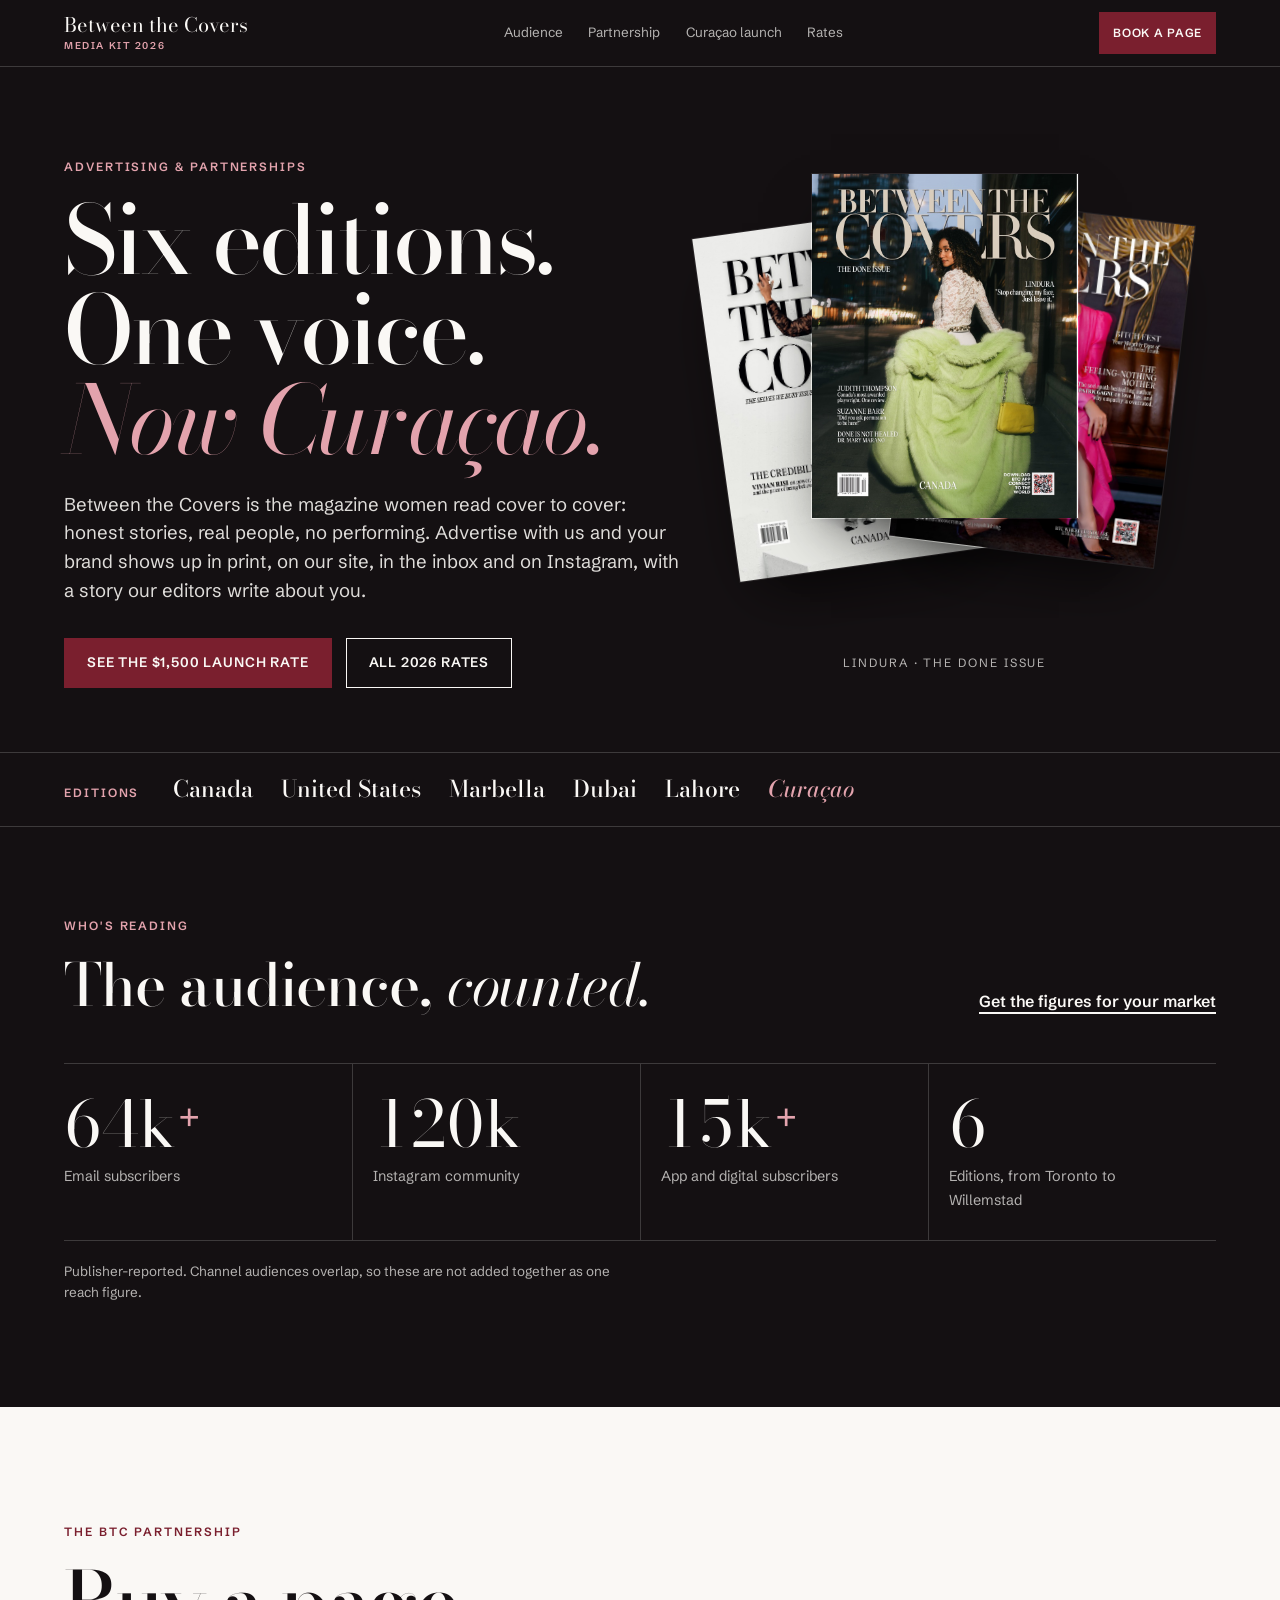
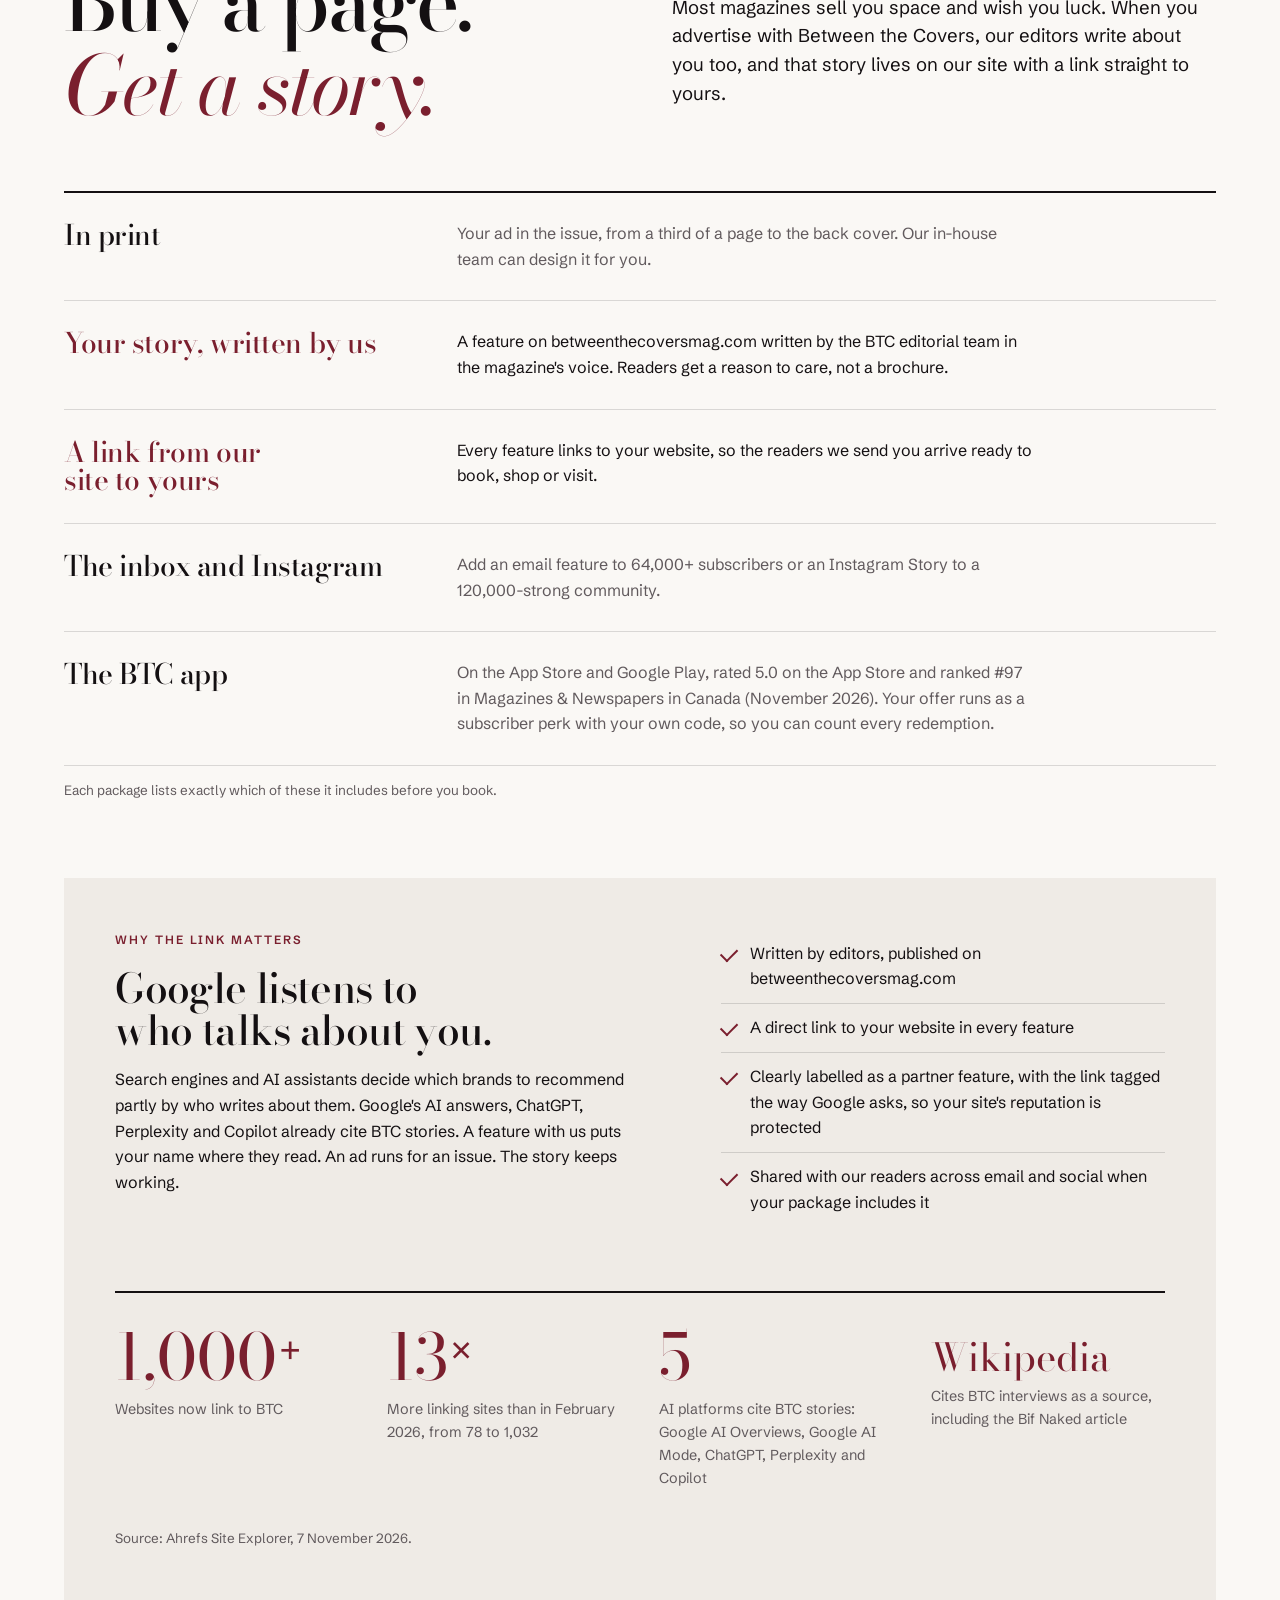
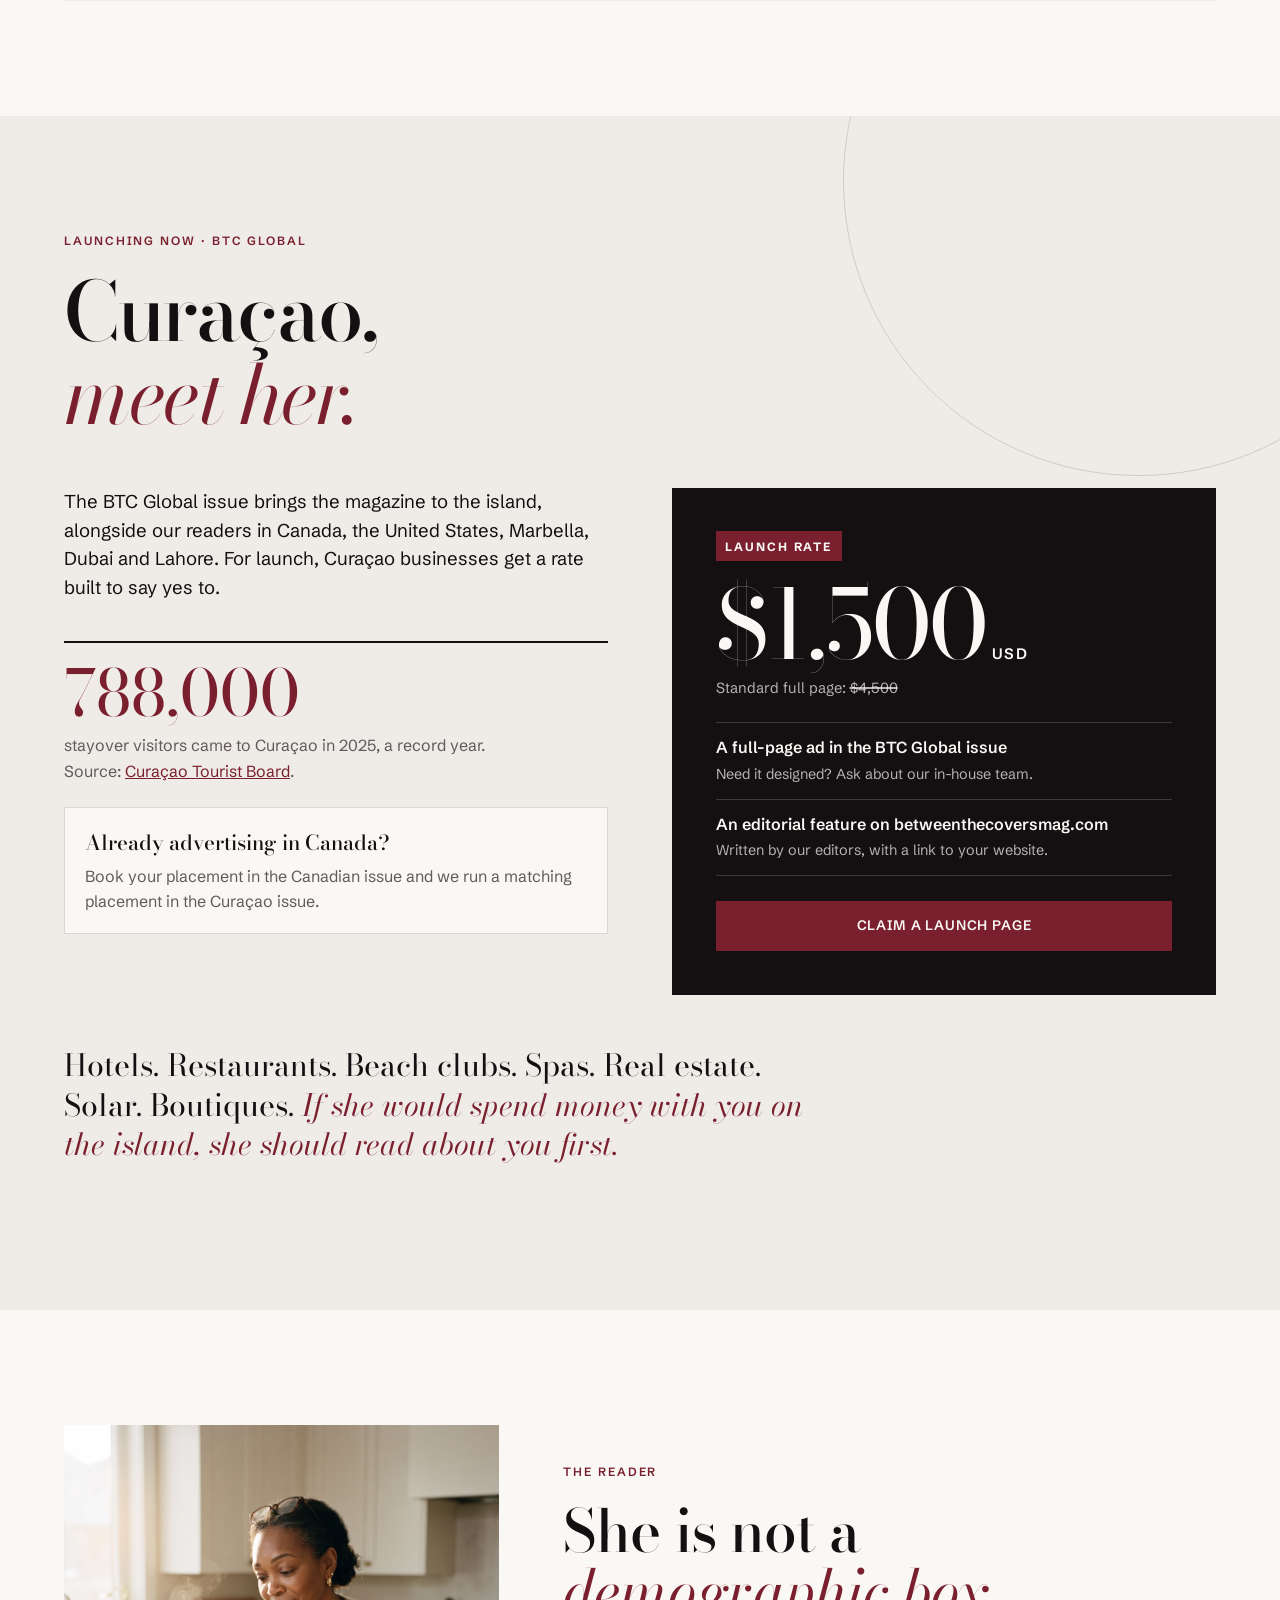
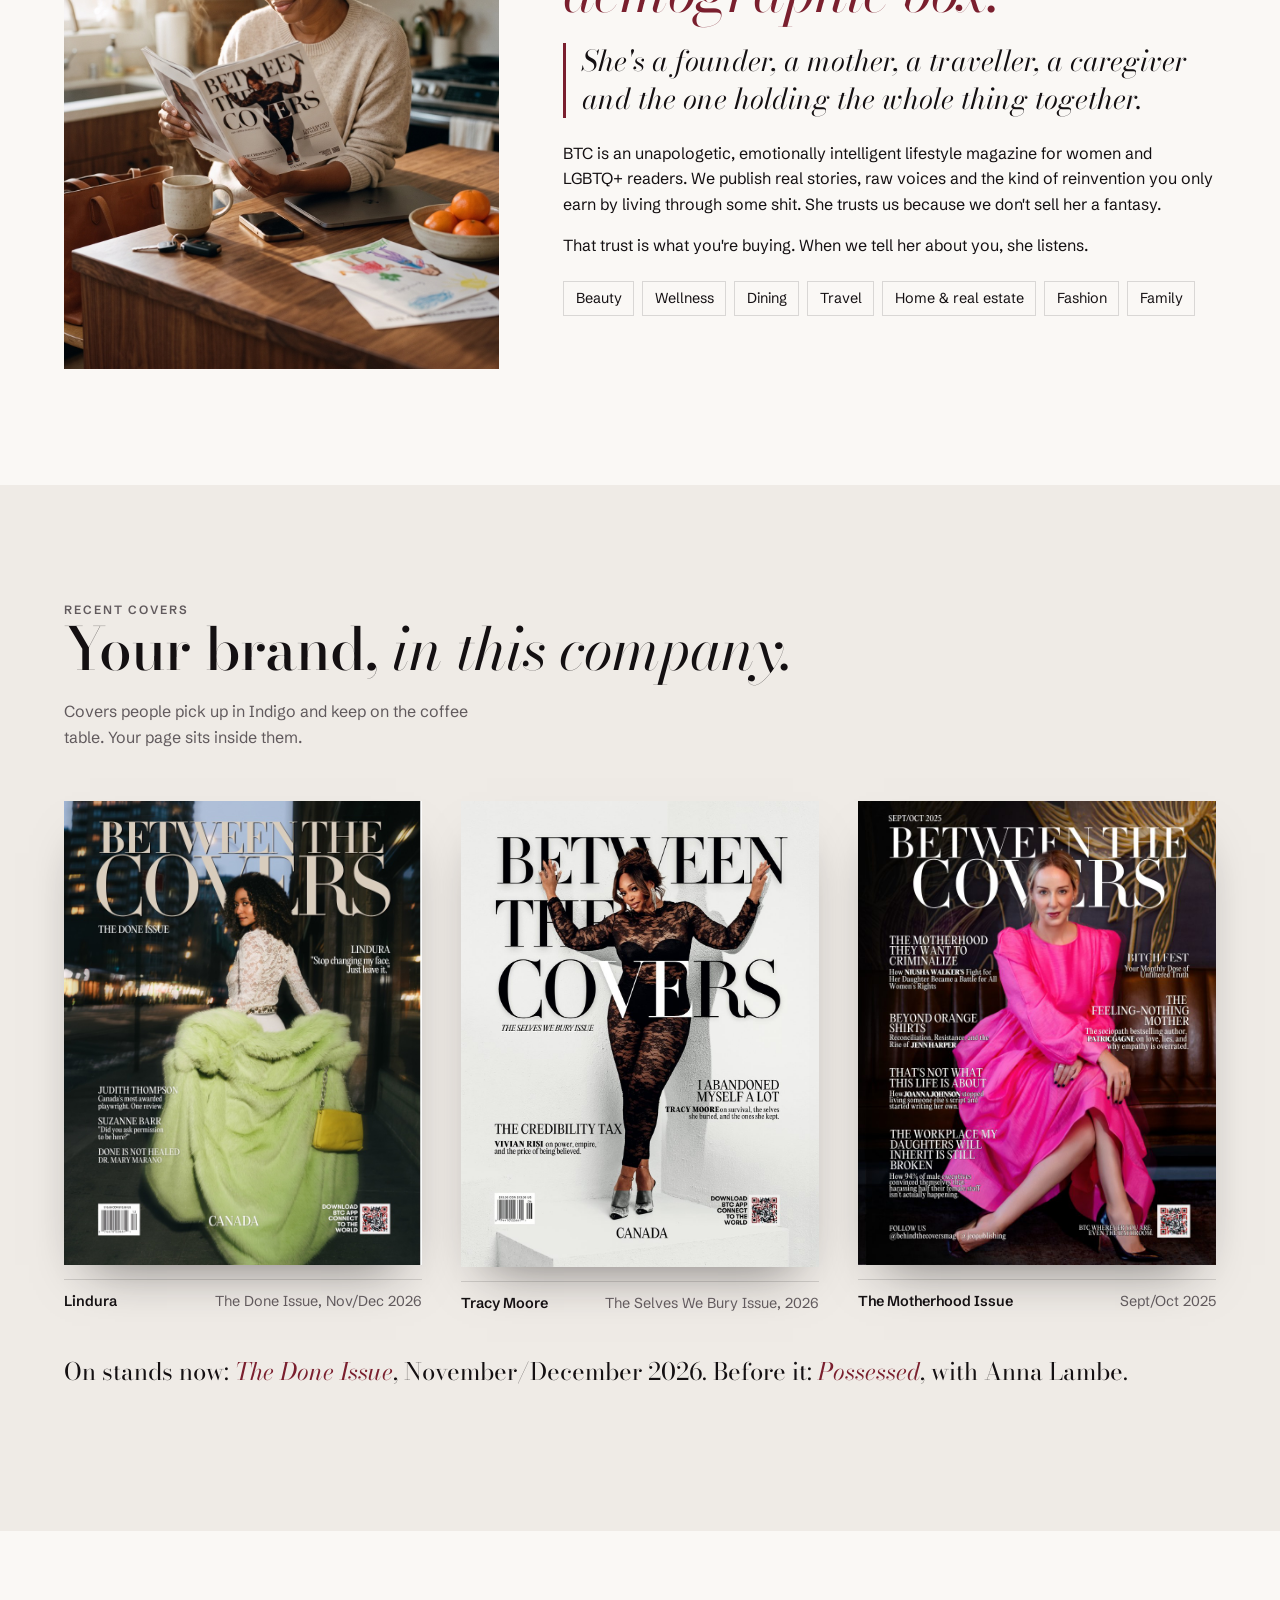
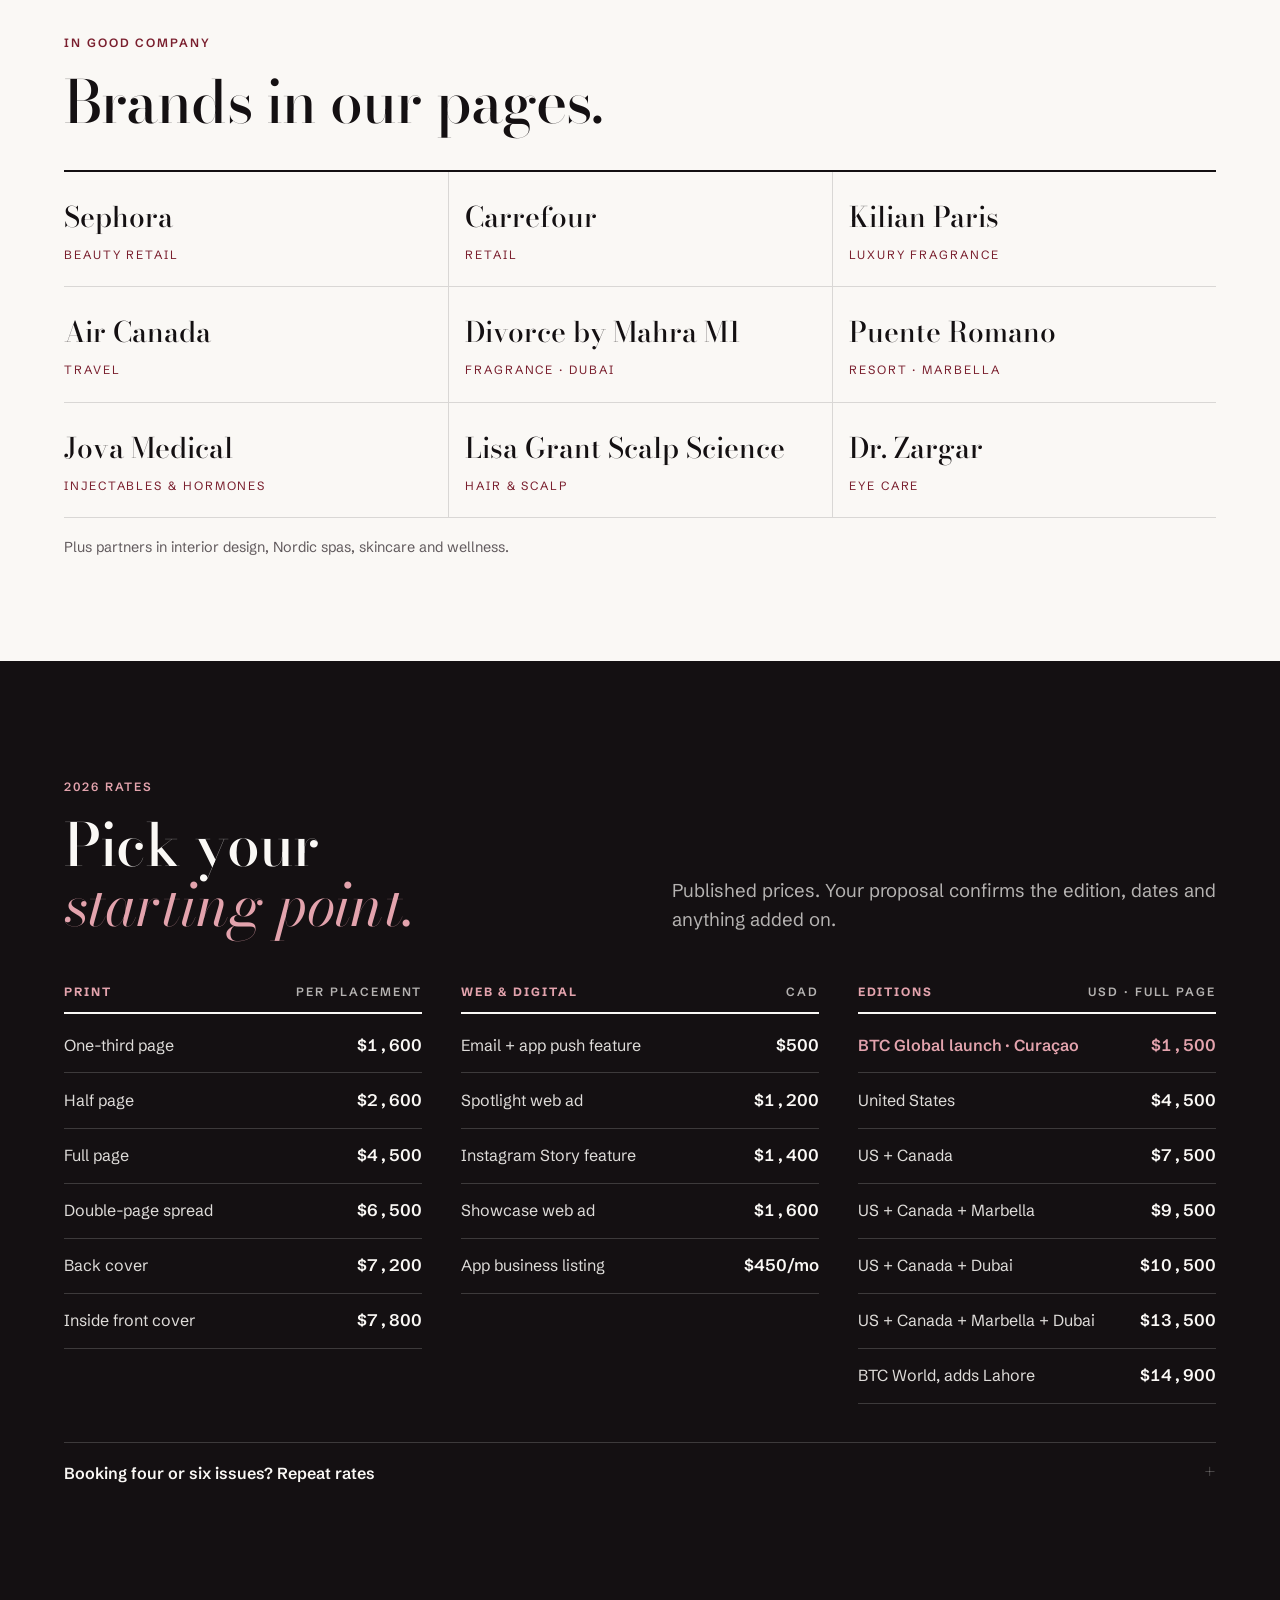
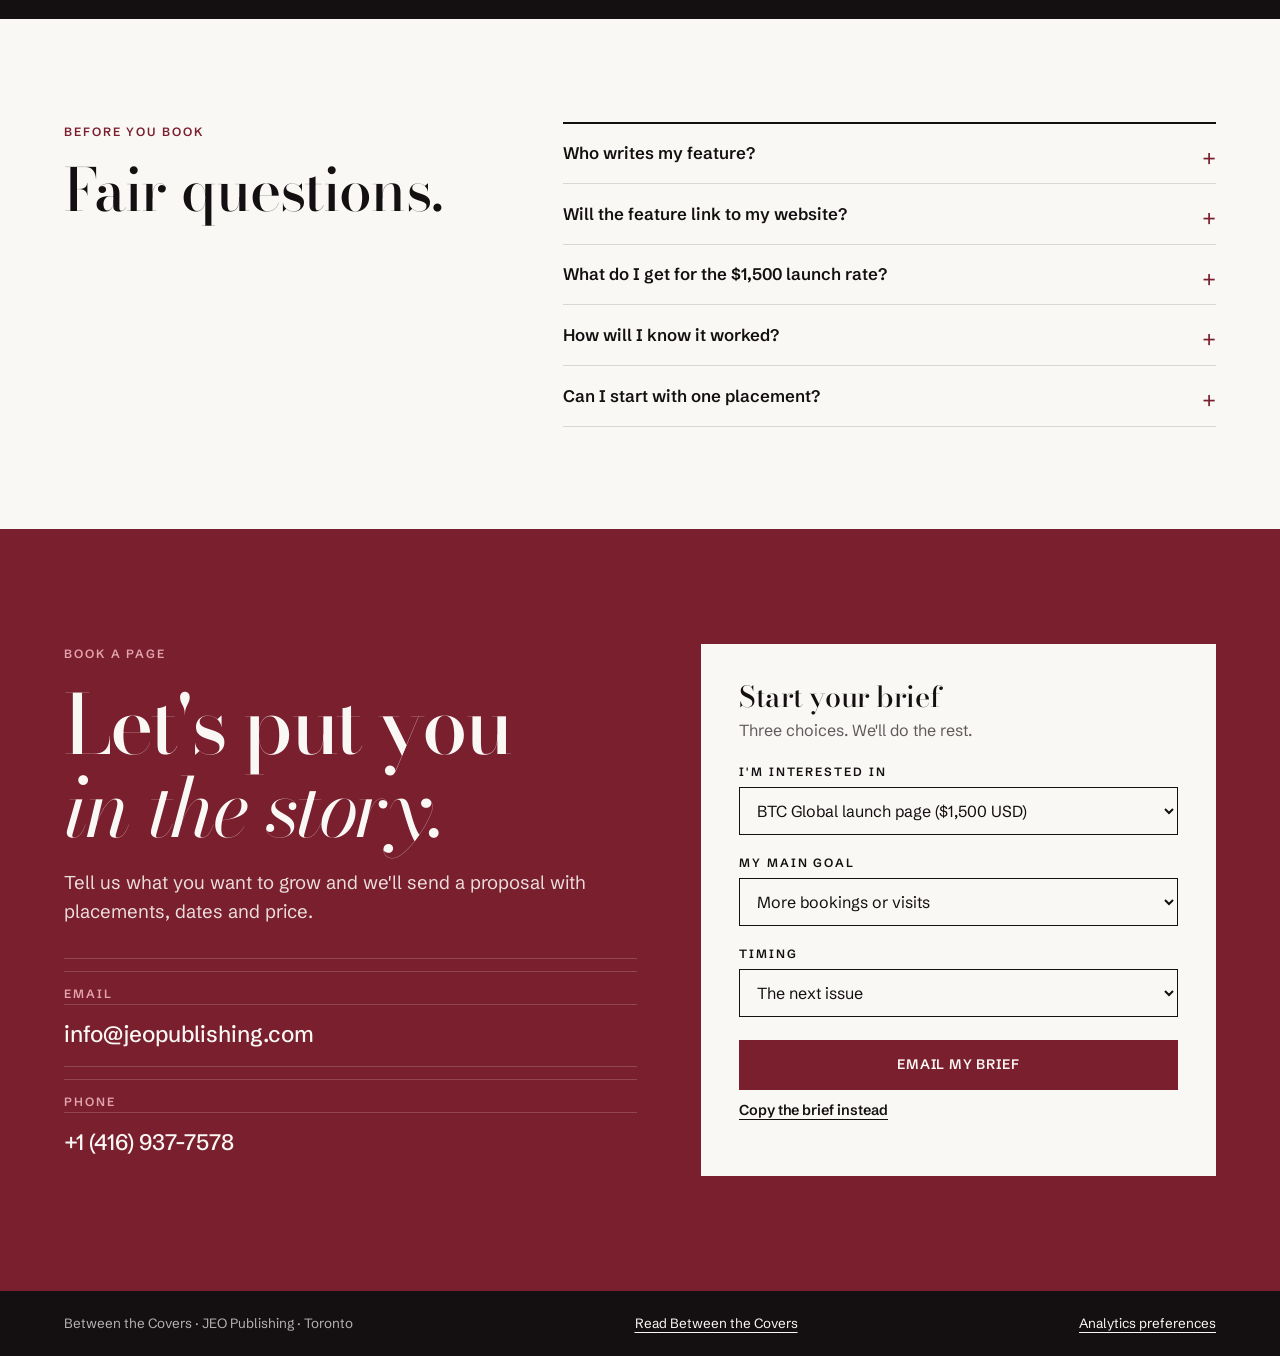
==== index.html @ 6de0c86c "Widen brand roster: Sephora, Carrefour, Mahra M1, Puente Romano, injectables, hair Co-Authored-By: C" ====
<!DOCTYPE html>
<!-- BTC 2026 media kit, November rebuild (Global launch + editorial partnership).
     Prices: BTC RATE CARD 2026.pdf; Global launch rate set by Joseph Tito, 7 Nov 2026.
     Audience figures are publisher-reported. Curaçao arrivals: Curaçao Tourist Board, 2025 annual release.
     index.html is the GitHub Pages entry; keep "Between the Covers Media Kit.dc.html" identical. -->
<html lang="en">
<head>
<meta charset="UTF-8">
<meta http-equiv="Content-Security-Policy" content="connect-src 'self' https://www.google-analytics.com https://*.google-analytics.com https://analytics.google.com https://www.googletagmanager.com; img-src 'self' data: https://www.google-analytics.com https://*.google-analytics.com https://analytics.google.com; object-src 'none'; base-uri 'self'">
<meta name="viewport" content="width=device-width, initial-scale=1, viewport-fit=cover">
<title>Between the Covers Media Kit</title>
<meta name="claude:viewport-fit-sides" content="cover">
<meta name="description" content="Advertise in Between the Covers: print, web, email and Instagram across six editions, an editorial feature with every partnership, and a $1,500 USD launch rate for the BTC Global issue.">
<link rel="canonical" href="https://mediakit.betweenthecoversmag.com/">
<meta property="og:title" content="Buy a page. Get a story. | Between the Covers Media Kit 2026">
<meta property="og:description" content="Six editions, one voice, now Curaçao. Every BTC partnership comes with an editorial feature and a link from betweenthecoversmag.com.">
<meta property="og:type" content="website">
<meta property="og:url" content="https://mediakit.betweenthecoversmag.com/">
<meta property="og:image" content="https://mediakit.betweenthecoversmag.com/assets/covers/tracy-moore-2026.jpg">
<link rel="preconnect" href="https://fonts.googleapis.com">
<link rel="preconnect" href="https://fonts.gstatic.com" crossorigin>
<link href="https://fonts.googleapis.com/css2?family=Bodoni+Moda:ital,opsz,wght@0,6..96,400;0,6..96,500;0,6..96,700;1,6..96,400;1,6..96,500&family=Schibsted+Grotesk:wght@400;500;600;700&display=swap" rel="stylesheet">
<style>
/* Layout: a magazine read front to back. Dark cover, paper interior, warm stone bands, oxblood (rose on dark) as the only accent. Bodoni for headlines and big numbers only; everything under ~24px sets in Schibsted Grotesk. */
:root{
  --ease-out:cubic-bezier(0.23,1,0.32,1);
  /* colour: two neutrals, one accent (oxblood on light, rose on dark) */
  --ink:#141012;
  --paper:#faf8f5;
  --paper-2:#efebe6;
  --oxblood:#7a1f2e;
  --rose:#e3a3ad;
  --mute:#615a5d;
  --text-on-dark:rgba(250,248,245,.88);
  --mute-on-dark:rgba(250,248,245,.7);
  --line:rgba(20,16,18,.14);
  --line-dark:rgba(250,248,245,.18);
  /* type scale */
  --fs-hero:clamp(3rem,7.4vw,6.6rem);
  --fs-h2-xl:clamp(2.8rem,6.4vw,5.6rem);
  --fs-h2:clamp(2.3rem,4.6vw,3.9rem);
  --fs-h3:clamp(1.35rem,2.2vw,1.8rem);
  --fs-stat:clamp(2.6rem,5vw,4.2rem);
  --fs-lead:clamp(1.08rem,1.45vw,1.28rem);
  --fs-small:.9rem;
  --fs-label:.75rem;
  --track-label:.16em;
  --display:"Bodoni Moda",Didot,"Bodoni 72",Georgia,serif;
  --text:"Schibsted Grotesk","Helvetica Neue",Arial,sans-serif;
  --gut-l:max(16px,env(safe-area-inset-left,0px),5vw);
  --gut-r:max(16px,env(safe-area-inset-right,0px),5vw);
  --max:1180px;
  color-scheme:light;
}
*{box-sizing:border-box}
html{scroll-behavior:smooth;scroll-padding-top:84px}
@media (prefers-reduced-motion:reduce){html{scroll-behavior:auto}*,*::before,*::after{animation:none!important}.btn:active,.covers figure:hover img{transform:none!important}}
body{margin:0;background:var(--paper);color:var(--ink);font-family:var(--text);font-size:clamp(16px,1.05vw,17.5px);line-height:1.6;-webkit-font-smoothing:antialiased;overflow-x:hidden}
img{max-width:100%;display:block;height:auto}
a{color:inherit}
h1,h2,h3{font-family:var(--display);font-weight:500;line-height:1.02;letter-spacing:-.015em;margin:0;text-wrap:balance}
h2 em,h1 em{font-style:italic;font-weight:400}
p{margin:0 0 1em}
[hidden]{display:none!important}
:focus-visible{outline:3px solid var(--oxblood);outline-offset:4px}
.wrap{max-width:calc(var(--max) + 10vw);margin:0 auto;padding-left:var(--gut-l);padding-right:var(--gut-r)}
.kicker{font-family:var(--text);font-size:var(--fs-label);font-weight:600;letter-spacing:var(--track-label);text-transform:uppercase;margin:0 0 1.2rem;color:var(--oxblood)}
.on-dark .kicker,.kicker.light{color:var(--rose)}
.lead{font-size:var(--fs-lead);line-height:1.55;max-width:56ch}
.fine{font-size:.84rem;color:var(--mute);max-width:70ch}
.on-dark .fine{color:var(--mute-on-dark)}
.skip-link{position:fixed;top:-100px;left:16px;padding:12px 16px;background:var(--paper);z-index:200}
.skip-link:focus{top:12px}

/* buttons */
.btn{display:inline-flex;align-items:center;justify-content:center;gap:.6em;min-height:50px;padding:.85em 1.6em;font:600 .86rem/1.3 var(--text);letter-spacing:.06em;text-transform:uppercase;text-decoration:none;border:1.5px solid currentColor;cursor:pointer;background:transparent;color:inherit;transition:background-color 180ms ease,color 180ms ease,border-color 180ms ease,transform 160ms var(--ease-out)}
.btn:active{transform:scale(0.97)}
.btn-fill{background:var(--oxblood);border-color:var(--oxblood);color:var(--paper)}
.btn-fill:hover{background:var(--ink);border-color:var(--ink)}
.on-dark .btn-fill:hover{background:var(--paper);border-color:var(--paper);color:var(--ink)}
.btn-ghost:hover{background:var(--ink);color:var(--paper);border-color:var(--ink)}
.on-dark .btn-ghost:hover{background:var(--paper);color:var(--ink);border-color:var(--paper)}
.link{font-weight:600;text-decoration:underline;text-underline-offset:5px;text-decoration-thickness:1.5px}

/* nav */
body::before{content:"";position:fixed;inset:0 0 auto;height:env(safe-area-inset-top,0px);z-index:101;background:var(--ink)}
.nav{position:sticky;top:env(safe-area-inset-top,0px);z-index:100;background:var(--ink);color:var(--paper);border-bottom:1px solid var(--line-dark)}
.nav .wrap{display:flex;align-items:center;justify-content:space-between;gap:20px;padding-block:12px}
.brand{text-decoration:none;font-family:var(--display);font-size:1.25rem;line-height:1;white-space:nowrap}
.brand small{display:block;font-family:var(--text);font-size:.62rem;font-weight:600;letter-spacing:var(--track-label);text-transform:uppercase;color:var(--rose);margin-top:6px}
.nav-links{display:flex;gap:clamp(14px,2vw,28px);font-size:.84rem}
.nav-links a{text-decoration:none;color:var(--mute-on-dark)}
.nav-links a:hover{color:var(--paper)}
.nav .btn{min-height:42px;padding:.6em 1.1em;font-size:.74rem}

/* hero */
.hero{background:var(--ink);color:var(--paper);overflow:hidden;position:relative}
.hero .wrap{display:grid;grid-template-columns:minmax(0,1.15fr) minmax(0,.85fr);gap:clamp(28px,5vw,72px);align-items:center;padding-block:clamp(48px,7vw,96px) clamp(40px,5vw,72px)}
.hero h1{font-size:var(--fs-hero);line-height:.95;letter-spacing:-.03em}
.hero h1 em{color:var(--rose)}
.hero .lead{color:var(--text-on-dark);margin-top:1.6rem}
.hero-actions{display:flex;flex-wrap:wrap;gap:14px;margin-top:2rem}
.fan{position:relative;aspect-ratio:1/1.08;max-width:520px;width:100%;justify-self:end}
.fan img{position:absolute;width:58%;box-shadow:0 30px 60px -20px rgba(0,0,0,.7);border:1px solid rgba(255,255,255,.08)}
.fan .c1{left:0;top:9%;transform:rotate(-8deg)}
.fan .c2{right:0;top:7%;transform:rotate(7deg)}
.fan .c3{left:21%;top:0;z-index:2}
@media (prefers-reduced-motion:no-preference){
  .fan .c1{animation:fan-c1 700ms var(--ease-out) 160ms both}
  .fan .c2{animation:fan-c2 700ms var(--ease-out) 220ms both}
  .fan .c3{animation:fan-in 500ms var(--ease-out) both}
}
@keyframes fan-c1{from{transform:translate(36%,-13%) rotate(0deg)}to{transform:translate(0,0) rotate(-8deg)}}
@keyframes fan-c2{from{transform:translate(-36%,-10%) rotate(0deg)}to{transform:translate(0,0) rotate(7deg)}}
@keyframes fan-in{from{opacity:0;transform:translateY(10px)}to{opacity:1;transform:translateY(0)}}
.fan figcaption{position:absolute;left:0;right:0;bottom:0;text-align:center;font-size:var(--fs-label);letter-spacing:var(--track-label);text-transform:uppercase;color:var(--mute-on-dark)}
.editions{border-top:1px solid var(--line-dark)}
.editions .wrap{padding-block:18px;display:flex;flex-wrap:wrap;gap:8px 28px;align-items:baseline;font-family:var(--display);font-size:clamp(1.05rem,1.8vw,1.45rem)}
.editions span.lbl{font-family:var(--text);font-size:var(--fs-label);font-weight:600;letter-spacing:var(--track-label);text-transform:uppercase;color:var(--rose);margin-right:6px}
.editions b{font-weight:500}
.editions .new{font-style:italic;color:var(--rose)}

/* numbers */
.numbers{background:var(--ink);color:var(--paper);border-top:1px solid var(--line-dark)}
.numbers .wrap{padding-block:clamp(56px,7vw,96px)}
.num-head{display:flex;flex-wrap:wrap;justify-content:space-between;align-items:end;gap:20px;margin-bottom:clamp(28px,4vw,48px)}
.num-head h2{font-size:var(--fs-h2)}
.num-grid{display:grid;grid-template-columns:repeat(4,minmax(0,1fr));border-top:1px solid var(--line-dark)}
.num-grid>div{padding:28px 20px 28px 0;border-bottom:1px solid var(--line-dark)}
.num-grid>div+div{padding-left:20px;border-left:1px solid var(--line-dark)}
.num-grid .n{font-family:var(--display);font-size:var(--fs-stat);line-height:1;font-variant-numeric:lining-nums tabular-nums}
.num-grid .l{font-size:var(--fs-small);color:var(--mute-on-dark);margin-top:.6rem;max-width:20ch}
.numbers .fine{margin-top:20px}
.n .sfx{font-family:var(--text);font-weight:400;font-size:.55em;vertical-align:.5em;margin-left:.06em;color:var(--rose)}
.proof .n .sfx{color:var(--oxblood)}

/* partnership */
.partner{padding-block:clamp(72px,9vw,128px)}
.partner-top{display:grid;grid-template-columns:minmax(0,1fr) minmax(0,1fr);gap:clamp(28px,5vw,80px);align-items:end}
.partner h2{font-size:var(--fs-h2-xl);letter-spacing:-.03em}
.partner h2 em{color:var(--oxblood)}
.stack{margin-top:clamp(40px,5vw,64px);border-top:2px solid var(--ink)}
.stack-row{display:grid;grid-template-columns:minmax(0,.9fr) minmax(0,2fr);gap:clamp(16px,4vw,56px);padding:clamp(18px,2.4vw,28px) 0;border-bottom:1px solid var(--line)}
.stack-row h3{font-size:var(--fs-h3)}
.stack-row p{margin:0;color:var(--mute);max-width:58ch}
.stack-row.hl h3{color:var(--oxblood)}
.stack-row.hl p{color:var(--ink)}
.authority{margin-top:clamp(48px,6vw,80px);display:grid;grid-template-columns:minmax(0,1.1fr) minmax(0,.9fr);gap:clamp(28px,5vw,72px);background:var(--paper-2);padding:clamp(28px,4vw,56px)}
.authority h3{font-size:clamp(1.8rem,3.2vw,2.6rem);margin-bottom:1rem}
.authority .dr{display:flex;align-items:baseline;gap:14px;border-bottom:1px solid var(--line);padding-bottom:16px;margin-bottom:16px}
.authority .dr .n{font-family:var(--display);font-size:var(--fs-stat);line-height:1;color:var(--oxblood)}
.authority .dr .l{font-size:.86rem;color:var(--mute);max-width:22ch}
.proof{grid-column:1/-1;display:grid;grid-template-columns:repeat(4,minmax(0,1fr));gap:clamp(20px,3vw,40px);border-top:2px solid var(--ink);padding-top:clamp(20px,2.6vw,32px)}
.proof .n{font-family:var(--display);font-size:var(--fs-stat);line-height:1;color:var(--oxblood);font-variant-numeric:lining-nums}
.proof .n.word{font-size:clamp(1.7rem,3vw,2.5rem);padding-top:.35em}
.proof p{margin:.55rem 0 0;font-size:var(--fs-small);color:var(--mute);max-width:30ch}
.proof .proof-src{grid-column:1/-1;margin:0;max-width:none;font-size:.84rem;color:var(--mute)}
.checks{list-style:none;margin:0;padding:0}
.checks li{padding:.7em 0 .7em 1.8em;border-bottom:1px solid var(--line);position:relative}
.checks li::before{content:"";position:absolute;left:0;top:1.15em;width:.9em;height:.5em;border-left:2px solid var(--oxblood);border-bottom:2px solid var(--oxblood);transform:rotate(-45deg)}
.checks li:last-child{border-bottom:0}

/* global / curacao */
.global{background:var(--paper-2);color:var(--ink);position:relative;overflow:hidden}
.global::after{content:"";position:absolute;right:-12vw;top:-18vw;width:46vw;height:46vw;border-radius:50%;border:1px solid var(--line);pointer-events:none}
.global .wrap{position:relative;z-index:1;padding-block:clamp(72px,9vw,128px)}
.global h2{font-size:var(--fs-h2-xl);letter-spacing:-.03em}
.global h2 em{color:var(--oxblood)}
.global-grid{display:grid;grid-template-columns:minmax(0,1fr) minmax(0,1fr);gap:clamp(32px,5vw,80px);margin-top:clamp(32px,4vw,56px);align-items:start}
.offer{background:var(--ink);color:var(--paper);padding:clamp(26px,3.4vw,44px);position:relative}
.offer .tag{display:inline-block;background:var(--oxblood);color:var(--paper);font-size:var(--fs-label);font-weight:700;letter-spacing:var(--track-label);text-transform:uppercase;padding:.45em .8em;margin-bottom:1.2rem}
.offer .price{font-family:var(--display);font-size:clamp(3.6rem,8vw,6rem);line-height:.9;letter-spacing:-.02em;font-variant-numeric:lining-nums}
.offer .price small{font-family:var(--text);font-size:.95rem;font-weight:600;letter-spacing:.08em;margin-left:.4em}
.offer .was{color:var(--mute-on-dark);margin:.6rem 0 1.4rem;font-size:.92rem}
.offer .was s{text-decoration-thickness:1.5px}
.offer ul{list-style:none;padding:0;margin:0 0 1.6rem;border-top:1px solid var(--line-dark)}
.offer li{padding:.75em 0;border-bottom:1px solid var(--line-dark)}
.offer li strong{display:block;font-weight:600}
.offer li span{color:var(--mute-on-dark);font-size:var(--fs-small)}
.offer .btn{width:100%}
.island-facts{margin-top:clamp(28px,3vw,40px);display:grid;gap:22px}
.island-stat{border-top:2px solid var(--ink);padding-top:18px}
.island-stat .n{font-family:var(--display);font-size:var(--fs-stat);line-height:1;color:var(--oxblood);font-variant-numeric:lining-nums}
.island-stat p{margin:.5rem 0 0;color:var(--mute);max-width:46ch}
.island-stat a{color:var(--oxblood)}
.bonus{border:1px solid var(--line);background:var(--paper);padding:18px 20px}
.bonus strong{display:block;font-family:var(--display);font-weight:500;font-size:1.3rem;margin-bottom:.3rem}
.bonus p{margin:0;color:var(--mute)}
.for-who{margin-top:clamp(36px,4vw,56px);font-family:var(--display);font-size:clamp(1.25rem,2.4vw,1.9rem);line-height:1.3;max-width:40ch;color:var(--ink)}
.for-who em{color:var(--oxblood)}

/* reader */
.reader{padding-block:clamp(72px,9vw,128px)}
.reader .wrap{display:grid;grid-template-columns:minmax(0,.8fr) minmax(0,1.2fr);gap:clamp(28px,5vw,80px);align-items:center}
.reader-photo{position:relative}
.reader-photo img{width:100%;aspect-ratio:4/5;object-fit:cover}
.reader h2{font-size:var(--fs-h2);margin-bottom:1.2rem}
.reader h2 em{color:var(--oxblood)}
.pull{font-family:var(--display);font-style:italic;font-size:clamp(1.3rem,2.3vw,1.8rem);line-height:1.3;border-left:3px solid var(--oxblood);padding-left:1rem;margin:1.4rem 0}
.cats{display:flex;flex-wrap:wrap;gap:8px;margin-top:1.4rem;padding:0;list-style:none}
.cats li{border:1px solid var(--line);padding:.35em .8em;font-size:var(--fs-small)}

/* covers */
.covers-sec{background:var(--paper-2);padding-block:clamp(72px,9vw,120px)}
.covers-head{display:flex;flex-wrap:wrap;justify-content:space-between;align-items:end;gap:20px;margin-bottom:clamp(32px,4vw,52px)}
.covers-head h2{font-size:var(--fs-h2)}
.covers-head p{max-width:44ch;margin:0;color:var(--mute)}
.covers{display:grid;grid-template-columns:repeat(3,minmax(0,1fr));gap:clamp(18px,3vw,40px)}
.covers figure{margin:0}
.covers img{width:100%;box-shadow:0 26px 50px -26px rgba(20,16,18,.55);transition:transform 220ms var(--ease-out)}
@media (hover:hover) and (pointer:fine){.covers figure:hover img{transform:translateY(-6px)}}
.covers figcaption{margin-top:14px;display:flex;justify-content:space-between;gap:10px;font-size:var(--fs-small);border-top:1px solid var(--line);padding-top:10px}
.covers figcaption b{font-weight:600}
.covers figcaption span{color:var(--mute);text-align:right}
.now-line{margin-top:clamp(28px,3vw,40px);font-family:var(--display);font-size:clamp(1.15rem,2vw,1.5rem)}
.now-line em{color:var(--oxblood)}

/* roster */
.roster-sec{padding-block:clamp(64px,8vw,104px)}
.roster-sec h2{font-size:var(--fs-h2);margin-bottom:clamp(24px,3vw,40px)}
.roster{display:grid;grid-template-columns:repeat(3,minmax(0,1fr));border-top:2px solid var(--ink)}
.roster div{padding:22px 16px 22px 0;border-bottom:1px solid var(--line);display:flex;flex-direction:column;gap:6px}
.roster div:nth-child(3n+2),.roster div:nth-child(3n){padding-left:16px;border-left:1px solid var(--line)}
.roster b{font-family:var(--display);font-weight:500;font-size:clamp(1.4rem,2.2vw,1.8rem)}
.roster span{font-size:var(--fs-label);letter-spacing:var(--track-label);text-transform:uppercase;color:var(--oxblood)}
.roster-more{margin:18px 0 0;color:var(--mute);font-size:var(--fs-small)}

/* rates */
.rates{background:var(--ink);color:var(--paper);padding-block:clamp(72px,9vw,128px)}
.rates-head{display:grid;grid-template-columns:minmax(0,1fr) minmax(0,1fr);gap:clamp(24px,5vw,72px);align-items:end;margin-bottom:clamp(32px,4vw,56px)}
.rates-head h2{font-size:var(--fs-h2)}
.rates-head h2 em{color:var(--rose)}
.rates-head .lead{color:var(--mute-on-dark);margin:0}
.rate-cols{display:grid;grid-template-columns:repeat(3,minmax(0,1fr));gap:clamp(20px,3vw,44px)}
.rate-col h3{font-family:var(--text);font-size:var(--fs-label);font-weight:700;letter-spacing:var(--track-label);text-transform:uppercase;color:var(--rose);display:flex;justify-content:space-between;padding-bottom:14px;border-bottom:2px solid var(--paper);margin-bottom:4px}
.rate-col h3 span{color:var(--mute-on-dark);font-weight:600}
.rate-col dl{margin:0}
.rate-col dl div{display:flex;justify-content:space-between;align-items:baseline;gap:16px;padding:.85em 0;border-bottom:1px solid var(--line-dark)}
.rate-col dt{color:var(--text-on-dark)}
.rate-col dd{margin:0;font-family:var(--text);font-weight:600;font-size:1.05rem;font-variant-numeric:lining-nums tabular-nums;white-space:nowrap}
.rate-col .hot dt{color:var(--rose);font-weight:600}
.rate-col .hot dd{color:var(--rose)}
details.more{margin-top:clamp(28px,3vw,40px);border-top:1px solid var(--line-dark)}
details.more summary{cursor:pointer;padding:1.1em 0;font-weight:600;list-style:none;display:flex;justify-content:space-between;gap:12px}
details.more summary::after{content:"+";font-family:var(--display);font-size:1.4rem;line-height:1}
details.more[open] summary::after{content:"\2212"}
details.more summary::-webkit-details-marker{display:none}
.table-scroll{overflow-x:auto}
.rates table{width:100%;min-width:520px;border-collapse:collapse;font-variant-numeric:lining-nums tabular-nums}
.rates th,.rates td{text-align:left;padding:.8em .6em;border-bottom:1px solid var(--line-dark)}
.rates thead th{font-size:var(--fs-label);letter-spacing:var(--track-label);text-transform:uppercase;color:var(--rose)}
.rates td{font-family:var(--text);font-size:1rem}
.rates .fine{margin:12px 0 0}

/* faq */
.faq{padding-block:clamp(64px,8vw,112px)}
.faq .wrap{display:grid;grid-template-columns:minmax(0,.8fr) minmax(0,1.2fr);gap:clamp(24px,5vw,72px)}
.faq h2{font-size:var(--fs-h2)}
.faq details{border-bottom:1px solid var(--line)}
.faq details:first-of-type{border-top:2px solid var(--ink)}
.faq summary{cursor:pointer;list-style:none;padding:1.1em 2em 1.1em 0;position:relative;font-family:var(--text);font-weight:600;font-size:1.05rem;line-height:1.35}
.faq summary::-webkit-details-marker{display:none}
.faq summary::after{content:"+";position:absolute;right:0;top:.85em;font-size:1.4rem;font-weight:400;color:var(--oxblood)}
.faq details[open] summary::after{content:"\2212"}
.faq details p{color:var(--mute);max-width:62ch}

/* contact */
.contact{background:var(--oxblood);color:var(--paper);padding-block:clamp(72px,9vw,128px)}
.contact .wrap{display:grid;grid-template-columns:minmax(0,1fr) minmax(0,.9fr);gap:clamp(32px,5vw,80px);align-items:start}
.contact h2{font-size:var(--fs-h2-xl);letter-spacing:-.03em}
.contact .lead{color:var(--text-on-dark);margin-top:1.2rem}
.direct{margin-top:2rem;display:grid;gap:14px}
.direct div{border-top:1px solid var(--line-dark);padding-top:12px}
.direct .k{font-size:var(--fs-label);font-weight:600;letter-spacing:var(--track-label);text-transform:uppercase;color:var(--rose)}
.direct .v{font-family:var(--text);font-weight:500;font-size:clamp(1.15rem,1.8vw,1.4rem);user-select:all;word-break:break-word}
.direct a{text-decoration:none}
.brief{background:var(--paper);color:var(--ink);padding:clamp(24px,3vw,40px)}
.brief h3{font-size:1.8rem;margin-bottom:.4rem}
.brief p{color:var(--mute)}
.brief label{display:block;font-size:var(--fs-label);font-weight:600;letter-spacing:var(--track-label);text-transform:uppercase;margin:1.1rem 0 .4rem}
.brief select{width:100%;min-height:48px;padding:.6em .8em;font:inherit;color:var(--ink);background:var(--paper);border:1.5px solid var(--ink);border-radius:0}
.brief .btn{width:100%;margin-top:1.4rem}
.brief .text-btn{background:none;border:0;padding:.8em 0;font:600 .9rem var(--text);text-decoration:underline;text-underline-offset:4px;cursor:pointer;color:var(--ink)}
.brief textarea{width:100%;font:.9rem/1.5 var(--text);padding:.8em;border:1px solid var(--line)}
.brief-status{font-size:var(--fs-small);color:var(--oxblood);margin:.4rem 0 0}
.foot{background:var(--ink);color:var(--mute-on-dark);font-size:.84rem}
.foot .wrap{display:flex;flex-wrap:wrap;justify-content:space-between;gap:12px;padding-block:22px}
.foot a,.foot button{color:var(--paper);background:none;border:0;font:inherit;cursor:pointer;text-decoration:underline;text-underline-offset:4px;padding:0}
.analytics-choice{position:fixed;left:max(16px,env(safe-area-inset-left,0px));right:max(16px,env(safe-area-inset-right,0px));bottom:calc(16px + env(safe-area-inset-bottom,0px));z-index:150;max-width:560px;margin:0 auto;background:var(--paper);color:var(--ink);border:1.5px solid var(--ink);padding:18px 20px;box-shadow:0 20px 50px -20px rgba(0,0,0,.4);transition:opacity 240ms var(--ease-out),transform 240ms var(--ease-out),display 240ms allow-discrete}
@starting-style{.analytics-choice{opacity:0;transform:translateY(8px)}}
@media (prefers-reduced-motion:reduce){@starting-style{.analytics-choice{transform:none}}}
.analytics-choice p{margin:0 0 12px;font-size:.92rem}
.analytics-choice div{display:flex;flex-wrap:wrap;gap:10px}
.analytics-choice .btn{min-height:42px;padding:.5em 1em;font-size:.76rem}

/* responsive */
@media (max-width:980px){
  .nav-links{display:none}
  .hero .wrap,.partner-top,.authority,.global-grid,.reader .wrap,.rates-head,.faq .wrap,.contact .wrap{grid-template-columns:minmax(0,1fr)}
  .fan{justify-self:center;max-width:420px}
  .rate-cols{grid-template-columns:minmax(0,1fr)}
  .num-grid{grid-template-columns:repeat(2,minmax(0,1fr))}
  .num-grid>div:nth-child(3){padding-left:0;border-left:0}
  .proof{grid-template-columns:repeat(2,minmax(0,1fr))}
  .reader-photo{max-width:420px}
}
@media (max-width:640px){
  .stack-row{grid-template-columns:minmax(0,1fr);gap:6px}
  .covers{grid-template-columns:minmax(0,1fr);max-width:360px;margin:0 auto}
  .roster{grid-template-columns:minmax(0,1fr)}
  .roster div,.roster div:nth-child(3n+2),.roster div:nth-child(3n){padding-left:0;border-left:0}
  .num-grid .n{font-size:clamp(2.3rem,11vw,3rem)}
  .num-grid>div{padding-right:12px}
  .num-grid>div+div{padding-left:12px}
  .num-grid>div:nth-child(3){padding-left:0}
  .nav .btn{display:none}
}
</style>
<script src="sales.js?v=20261107" defer></script>
</head>
<body>
<a class="skip-link" href="#global">Skip to the launch rate</a>

<nav class="nav" aria-label="Media kit">
  <div class="wrap">
    <a class="brand" href="#top">Between the Covers<small>Media kit 2026</small></a>
    <div class="nav-links"><a href="#numbers">Audience</a><a href="#partnership">Partnership</a><a href="#global">Curaçao launch</a><a href="#rates">Rates</a></div>
    <a class="btn btn-fill" href="#contact" data-cta="nav">Book a page</a>
  </div>
</nav>

<header class="hero on-dark" id="top">
  <div class="wrap">
    <div>
      <p class="kicker">Advertising &amp; partnerships</p>
      <h1>Six editions.<br>One voice.<br><em>Now Curaçao.</em></h1>
      <p class="lead">Between the Covers is the magazine women read cover to cover: honest stories, real people, no performing. Advertise with us and your brand shows up in print, on our site, in the inbox and on Instagram, with a story our editors write about you.</p>
      <div class="hero-actions">
        <a class="btn btn-fill" href="#global" data-cta="hero_launch">See the $1,500 launch rate</a>
        <a class="btn btn-ghost" href="#rates">All 2026 rates</a>
      </div>
    </div>
    <figure class="fan">
      <img class="c1" src="assets/covers/tracy-moore-2026.jpg" width="1000" height="1299" alt="Between the Covers, The Selves We Bury Issue, featuring Tracy Moore">
      <img class="c2" src="assets/covers/septoct-2025.jpg" width="816" height="1056" alt="Between the Covers, Sept/Oct 2025">
      <img class="c3" src="assets/covers/lindura-done-2026.jpg" width="816" height="1056" alt="Between the Covers, The Done Issue, November/December 2026, featuring Lindura" fetchpriority="high">
      <figcaption>Lindura · The Done Issue</figcaption>
    </figure>
  </div>
  <div class="editions">
    <div class="wrap"><span class="lbl">Editions</span><b>Canada</b><b>United States</b><b>Marbella</b><b>Dubai</b><b>Lahore</b><b class="new">Curaçao</b></div>
  </div>
</header>

<main>
<section class="numbers on-dark" id="numbers">
  <div class="wrap">
    <div class="num-head">
      <div><p class="kicker">Who's reading</p><h2>The audience, <em>counted.</em></h2></div>
      <a class="link" href="#contact" data-package="Audience figures for my market">Get the figures for your market</a>
    </div>
    <div class="num-grid">
      <div><div class="n">64k<span class="sfx">+</span></div><div class="l">Email subscribers</div></div>
      <div><div class="n">120k</div><div class="l">Instagram community</div></div>
      <div><div class="n">15k<span class="sfx">+</span></div><div class="l">App and digital subscribers</div></div>
      <div><div class="n">6</div><div class="l">Editions, from Toronto to Willemstad</div></div>
    </div>
    <p class="fine">Publisher-reported. Channel audiences overlap, so these are not added together as one reach figure.</p>
  </div>
</section>

<section class="partner" id="partnership">
  <div class="wrap">
    <div class="partner-top">
      <div><p class="kicker">The BTC partnership</p><h2>Buy a page.<br><em>Get a story.</em></h2></div>
      <p class="lead">Most magazines sell you space and wish you luck. When you advertise with Between the Covers, our editors write about you too, and that story lives on our site with a link straight to yours.</p>
    </div>
    <div class="stack">
      <div class="stack-row"><h3>In print</h3><p>Your ad in the issue, from a third of a page to the back cover. Our in-house team can design it for you.</p></div>
      <div class="stack-row hl"><h3>Your story, written by us</h3><p>A feature on betweenthecoversmag.com written by the BTC editorial team in the magazine's voice. Readers get a reason to care, not a brochure.</p></div>
      <div class="stack-row hl"><h3>A link from our site to yours</h3><p>Every feature links to your website, so the readers we send you arrive ready to book, shop or visit.</p></div>
      <div class="stack-row"><h3>The inbox and Instagram</h3><p>Add an email feature to 64,000+ subscribers or an Instagram Story to a 120,000-strong community.</p></div>
      <div class="stack-row"><h3>The BTC app</h3><p>On the App Store and Google Play, rated 5.0 on the App Store and ranked #97 in Magazines &amp; Newspapers in Canada (November 2026). Your offer runs as a subscriber perk with your own code, so you can count every redemption.</p></div>
    </div>
    <p class="fine" style="margin-top:14px">Each package lists exactly which of these it includes before you book.</p>

    <div class="authority">
      <div>
        <p class="kicker">Why the link matters</p>
        <h3>Google listens to who talks about you.</h3>
        <p>Search engines and AI assistants decide which brands to recommend partly by who writes about them. Google's AI answers, ChatGPT, Perplexity and Copilot already cite BTC stories. A feature with us puts your name where they read. An ad runs for an issue. The story keeps working.</p>
      </div>
      <div>
        <div class="dr" id="authority-score" hidden><span class="n"></span><span class="l"></span></div>
        <ul class="checks">
          <li>Written by editors, published on betweenthecoversmag.com</li>
          <li>A direct link to your website in every feature</li>
          <li>Clearly labelled as a partner feature, with the link tagged the way Google asks, so your site's reputation is protected</li>
          <li>Shared with our readers across email and social when your package includes it</li>
        </ul>
      </div>
      <div class="proof" aria-label="Site authority">
        <div><div class="n">1,000<span class="sfx">+</span></div><p>Websites now link to BTC</p></div>
        <div><div class="n">13<span class="sfx">&times;</span></div><p>More linking sites than in February 2026, from 78 to 1,032</p></div>
        <div><div class="n">5</div><p>AI platforms cite BTC stories: Google AI Overviews, Google AI Mode, ChatGPT, Perplexity and Copilot</p></div>
        <div><div class="n word">Wikipedia</div><p>Cites BTC interviews as a source, including the Bif Naked article</p></div>
        <p class="proof-src">Source: Ahrefs Site Explorer, 7 November 2026.</p>
      </div>
    </div>
  </div>
</section>

<section class="global" id="global">
  <div class="wrap">
    <p class="kicker">Launching now · BTC Global</p>
    <h2>Curaçao,<br><em>meet her.</em></h2>
    <div class="global-grid">
      <div>
        <p class="lead">The BTC Global issue brings the magazine to the island, alongside our readers in Canada, the United States, Marbella, Dubai and Lahore. For launch, Curaçao businesses get a rate built to say yes to.</p>
        <div class="island-facts">
          <div class="island-stat">
            <div class="n">788,000</div>
            <p>stayover visitors came to Curaçao in 2025, a record year. Source: <a href="https://www.curacaotouristboard.com/?p=8571" target="_blank" rel="noopener">Curaçao Tourist Board</a>.</p>
          </div>
          <div class="bonus">
            <strong>Already advertising in Canada?</strong>
            <p>Book your placement in the Canadian issue and we run a matching placement in the Curaçao issue.</p>
          </div>
        </div>
      </div>
      <div class="offer on-dark" id="launch-offer">
        <span class="tag">Launch rate</span>
        <div class="price">$1,500<small>USD</small></div>
        <p class="was">Standard full page: <s>$4,500</s></p>
        <ul>
          <li><strong>A full-page ad in the BTC Global issue</strong><span>Need it designed? Ask about our in-house team.</span></li>
          <li><strong>An editorial feature on betweenthecoversmag.com</strong><span>Written by our editors, with a link to your website.</span></li>
        </ul>
        <a class="btn btn-fill" href="#contact" data-package="BTC Global launch page ($1,500 USD)">Claim a launch page</a>
      </div>
    </div>
    <p class="for-who">Hotels. Restaurants. Beach clubs. Spas. Real estate. Solar. Boutiques. <em>If she would spend money with you on the island, she should read about you first.</em></p>
  </div>
</section>

<section class="reader" id="audience">
  <div class="wrap">
    <div class="reader-photo"><img src="assets/backgrounds/reader-at-home-1200.jpg" width="1200" height="1490" alt="A BTC reader in her fifties takes a quiet minute at her kitchen island with coffee and the Tracy Moore issue, her laptop closed and her kid's drawing beside her" loading="lazy"></div>
    <div>
      <p class="kicker">The reader</p>
      <h2>She is not a<br><em>demographic box.</em></h2>
      <p class="pull">She's a founder, a mother, a traveller, a caregiver and the one holding the whole thing together.</p>
      <p>BTC is an unapologetic, emotionally intelligent lifestyle magazine for women and LGBTQ+ readers. We publish real stories, raw voices and the kind of reinvention you only earn by living through some shit. She trusts us because we don't sell her a fantasy.</p>
      <p>That trust is what you're buying. When we tell her about you, she listens.</p>
      <ul class="cats" aria-label="Categories our readers spend on"><li>Beauty</li><li>Wellness</li><li>Dining</li><li>Travel</li><li>Home &amp; real estate</li><li>Fashion</li><li>Family</li></ul>
    </div>
  </div>
</section>

<section class="covers-sec">
  <div class="wrap">
    <div class="covers-head">
      <div><p class="kicker">Recent covers</p><h2>Your brand, <em>in this company.</em></h2></div>
      <p>Covers people pick up in Indigo and keep on the coffee table. Your page sits inside them.</p>
    </div>
    <div class="covers">
      <figure><img src="assets/covers/lindura-done-2026.jpg" width="816" height="1056" alt="The Done Issue featuring Lindura" loading="lazy"><figcaption><b>Lindura</b><span>The Done Issue, Nov/Dec 2026</span></figcaption></figure>
      <figure><img src="assets/covers/tracy-moore-2026.jpg" width="1000" height="1299" alt="The Selves We Bury Issue featuring Tracy Moore" loading="lazy"><figcaption><b>Tracy Moore</b><span>The Selves We Bury Issue, 2026</span></figcaption></figure>
      <figure><img src="assets/covers/septoct-2025.jpg" width="816" height="1056" alt="Sept/Oct 2025 issue" loading="lazy"><figcaption><b>The Motherhood Issue</b><span>Sept/Oct 2025</span></figcaption></figure>
    </div>
    <p class="now-line">On stands now: <em>The Done Issue</em>, November/December 2026. Before it: <em>Possessed</em>, with Anna Lambe.</p>
  </div>
</section>

<section class="roster-sec">
  <div class="wrap">
    <p class="kicker">In good company</p>
    <h2>Brands in our pages.</h2>
    <div class="roster">
      <div><b>Sephora</b><span>Beauty retail</span></div>
      <div><b>Carrefour</b><span>Retail</span></div>
      <div><b>Kilian Paris</b><span>Luxury fragrance</span></div>
      <div><b>Air Canada</b><span>Travel</span></div>
      <div><b>Divorce by Mahra M1</b><span>Fragrance · Dubai</span></div>
      <div><b>Puente Romano</b><span>Resort · Marbella</span></div>
      <div><b>Jova Medical</b><span>Injectables &amp; hormones</span></div>
      <div><b>Lisa Grant Scalp Science</b><span>Hair &amp; scalp</span></div>
      <div><b>Dr. Zargar</b><span>Eye care</span></div>
    </div>
    <p class="roster-more">Plus partners in interior design, Nordic spas, skincare and wellness.</p>
  </div>
</section>

<section class="rates on-dark" id="rates">
  <div class="wrap">
    <div class="rates-head">
      <div><p class="kicker">2026 rates</p><h2>Pick your <em>starting point.</em></h2></div>
      <p class="lead">Published prices. Your proposal confirms the edition, dates and anything added on.</p>
    </div>
    <div class="rate-cols">
      <div class="rate-col">
        <h3>Print <span>Per placement</span></h3>
        <dl>
          <div><dt>One-third page</dt><dd>$1,600</dd></div>
          <div><dt>Half page</dt><dd>$2,600</dd></div>
          <div><dt>Full page</dt><dd>$4,500</dd></div>
          <div><dt>Double-page spread</dt><dd>$6,500</dd></div>
          <div><dt>Back cover</dt><dd>$7,200</dd></div>
          <div><dt>Inside front cover</dt><dd>$7,800</dd></div>
        </dl>
      </div>
      <div class="rate-col">
        <h3>Web &amp; digital <span>CAD</span></h3>
        <dl>
          <div><dt>Email + app push feature</dt><dd>$500</dd></div>
          <div><dt>Spotlight web ad</dt><dd>$1,200</dd></div>
          <div><dt>Instagram Story feature</dt><dd>$1,400</dd></div>
          <div><dt>Showcase web ad</dt><dd>$1,600</dd></div>
          <div><dt>App business listing</dt><dd>$450/mo</dd></div>
        </dl>
      </div>
      <div class="rate-col">
        <h3>Editions <span>USD · full page</span></h3>
        <dl>
          <div class="hot"><dt>BTC Global launch · Curaçao</dt><dd>$1,500</dd></div>
          <div><dt>United States</dt><dd>$4,500</dd></div>
          <div><dt>US + Canada</dt><dd>$7,500</dd></div>
          <div><dt>US + Canada + Marbella</dt><dd>$9,500</dd></div>
          <div><dt>US + Canada + Dubai</dt><dd>$10,500</dd></div>
          <div><dt>US + Canada + Marbella + Dubai</dt><dd>$13,500</dd></div>
          <div><dt>BTC World, adds Lahore</dt><dd>$14,900</dd></div>
        </dl>
      </div>
    </div>
    <details class="more">
      <summary>Booking four or six issues? Repeat rates</summary>
      <div class="table-scroll" role="region" aria-label="Repeat print rates" tabindex="0">
        <table>
          <thead><tr><th scope="col">Format</th><th scope="col">One issue</th><th scope="col">Four issues, 7% off</th><th scope="col">Six issues, 15% off</th></tr></thead>
          <tbody>
            <tr><th scope="row">One-third page</th><td>$1,600</td><td>$1,488</td><td>$1,360</td></tr>
            <tr><th scope="row">Half page</th><td>$2,600</td><td>$2,418</td><td>$2,210</td></tr>
            <tr><th scope="row">Full page</th><td>$4,500</td><td>$4,185</td><td>$3,825</td></tr>
            <tr><th scope="row">Double-page spread</th><td>$6,500</td><td>$6,045</td><td>$5,525</td></tr>
          </tbody>
        </table>
      </div>
      <p class="fine">Prices are per placement. Cover positions are not discounted. Print currency is confirmed in your proposal.</p>
    </details>
  </div>
</section>

<section class="faq">
  <div class="wrap">
    <div><p class="kicker">Before you book</p><h2>Fair questions.</h2></div>
    <div>
      <details><summary>Who writes my feature?</summary><p>Our editorial team. We interview you or read up on your business, then write it in the BTC voice. You check the facts before it goes live.</p></details>
      <details><summary>Will the feature link to my website?</summary><p>Yes. Every partner feature on betweenthecoversmag.com links to your site. It's labelled as a partner feature and the link is tagged the way Google asks for paid placements, which keeps your site's search reputation safe.</p></details>
      <details><summary>What do I get for the $1,500 launch rate?</summary><p>A full page in the BTC Global issue and an editorial feature on our site with a link to yours. Email, Instagram and app perks can be added from the rate card.</p></details>
      <details><summary>How will I know it worked?</summary><p>We give you a tracked link for the feature and a QR code for print. Add a BTC offer code at your till or checkout and you can count every booking and sale that comes from us.</p></details>
      <details><summary>Can I start with one placement?</summary><p>Yes. Start with one page or one feature and grow from there. Four or six issues earn the repeat rates above.</p></details>
    </div>
  </div>
</section>

<section class="contact on-dark" id="contact">
  <div class="wrap">
    <div>
      <p class="kicker">Book a page</p>
      <h2>Let's put you <em>in the story.</em></h2>
      <p class="lead">Tell us what you want to grow and we'll send a proposal with placements, dates and price.</p>
      <div class="direct">
        <div><div class="k">Email</div><div class="v"><a href="mailto:info@jeopublishing.com?subject=BTC%20advertising" data-cta="direct_email">info@jeopublishing.com</a></div></div>
        <div><div class="k">Phone</div><div class="v"><a href="tel:+14169377578" data-cta="phone">+1 (416) 937-7578</a></div></div>
      </div>
    </div>
    <div class="brief">
      <h3>Start your brief</h3>
      <p>Three choices. We'll do the rest.</p>
      <form id="campaign-brief">
        <label for="campaign-package">I'm interested in</label>
        <select id="campaign-package" name="placement">
          <option>BTC Global launch page ($1,500 USD)</option>
          <option>Editorial partnership (ad + feature + link)</option>
          <option>Magazine advertising</option>
          <option>Web, email or Instagram</option>
          <option>Canada placement with Curaçao inclusion</option>
          <option>Audience figures for my market</option>
          <option value="Not sure, recommend a campaign">Not sure, recommend something</option>
        </select>
        <label for="campaign-goal">My main goal</label>
        <select id="campaign-goal" name="goal">
          <option>More bookings or visits</option>
          <option>Website traffic and online sales</option>
          <option>Getting found on Google and AI search</option>
          <option>Brand awareness or a launch</option>
        </select>
        <label for="campaign-timing">Timing</label>
        <select id="campaign-timing" name="timing">
          <option>The next issue</option>
          <option>Within 1 to 3 months</option>
          <option>Planning ahead</option>
        </select>
        <a class="btn btn-fill" id="email-brief" href="mailto:info@jeopublishing.com?subject=BTC%20advertising" data-cta="brief_email">Email my brief</a>
        <button class="text-btn" type="button" id="copy-brief">Copy the brief instead</button>
        <p class="brief-status" id="brief-status" role="status" aria-live="polite"></p>
        <textarea id="brief-fallback" aria-label="Campaign brief to copy" rows="8" readonly hidden></textarea>
      </form>
      <noscript><p>Email info@jeopublishing.com with your business, the placement you want and your timing.</p></noscript>
    </div>
  </div>
</section>
</main>

<footer class="foot">
  <div class="wrap"><span>Between the Covers · JEO Publishing · Toronto</span><a href="https://www.betweenthecoversmag.com/" target="_blank" rel="noopener">Read Between the Covers</a><button type="button" id="analytics-settings">Analytics preferences</button></div>
</footer>

<div class="analytics-choice" id="analytics-choice" role="region" aria-label="Optional analytics" hidden>
  <p>Allow optional analytics so we can improve this media kit? It records page use and button clicks, never what you write.</p>
  <div><button type="button" class="btn btn-fill" id="allow-analytics">Allow</button><button type="button" class="btn btn-ghost" id="decline-analytics">No thanks</button></div>
</div>
</body>
</html>
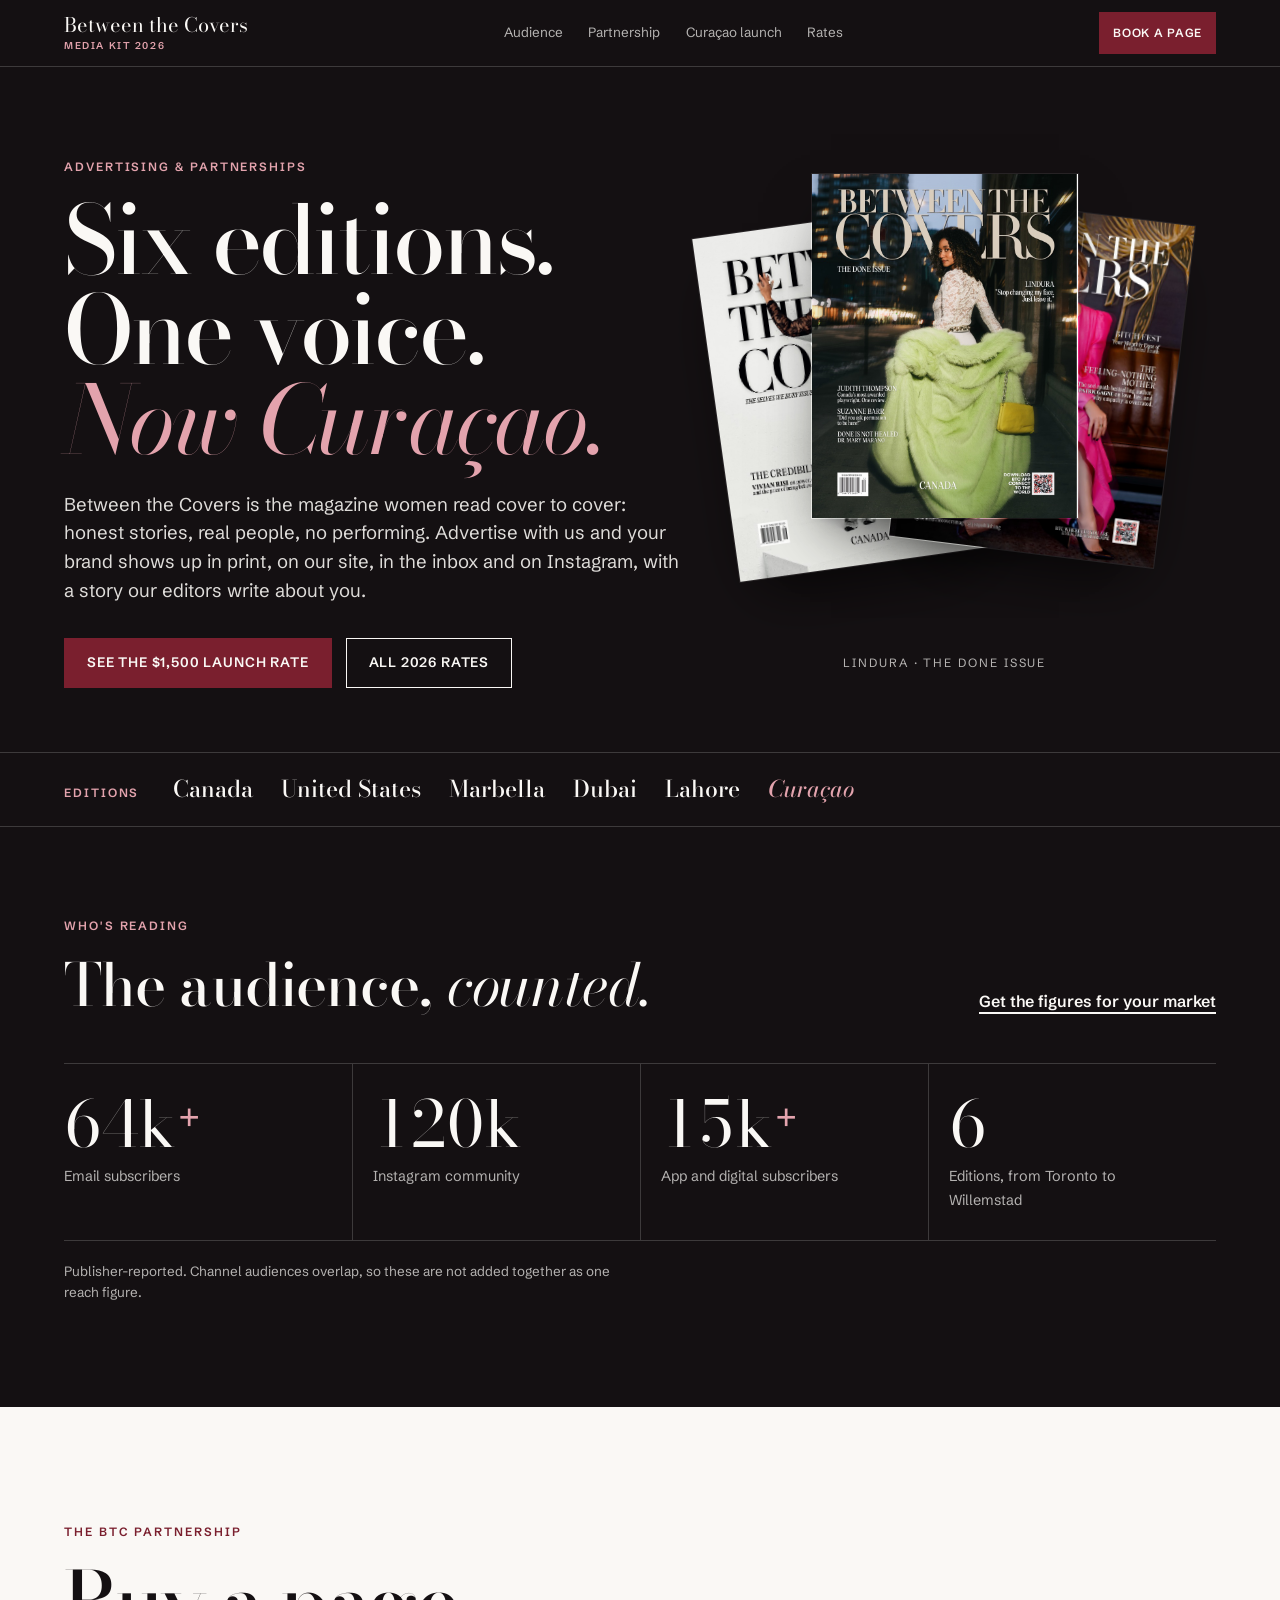
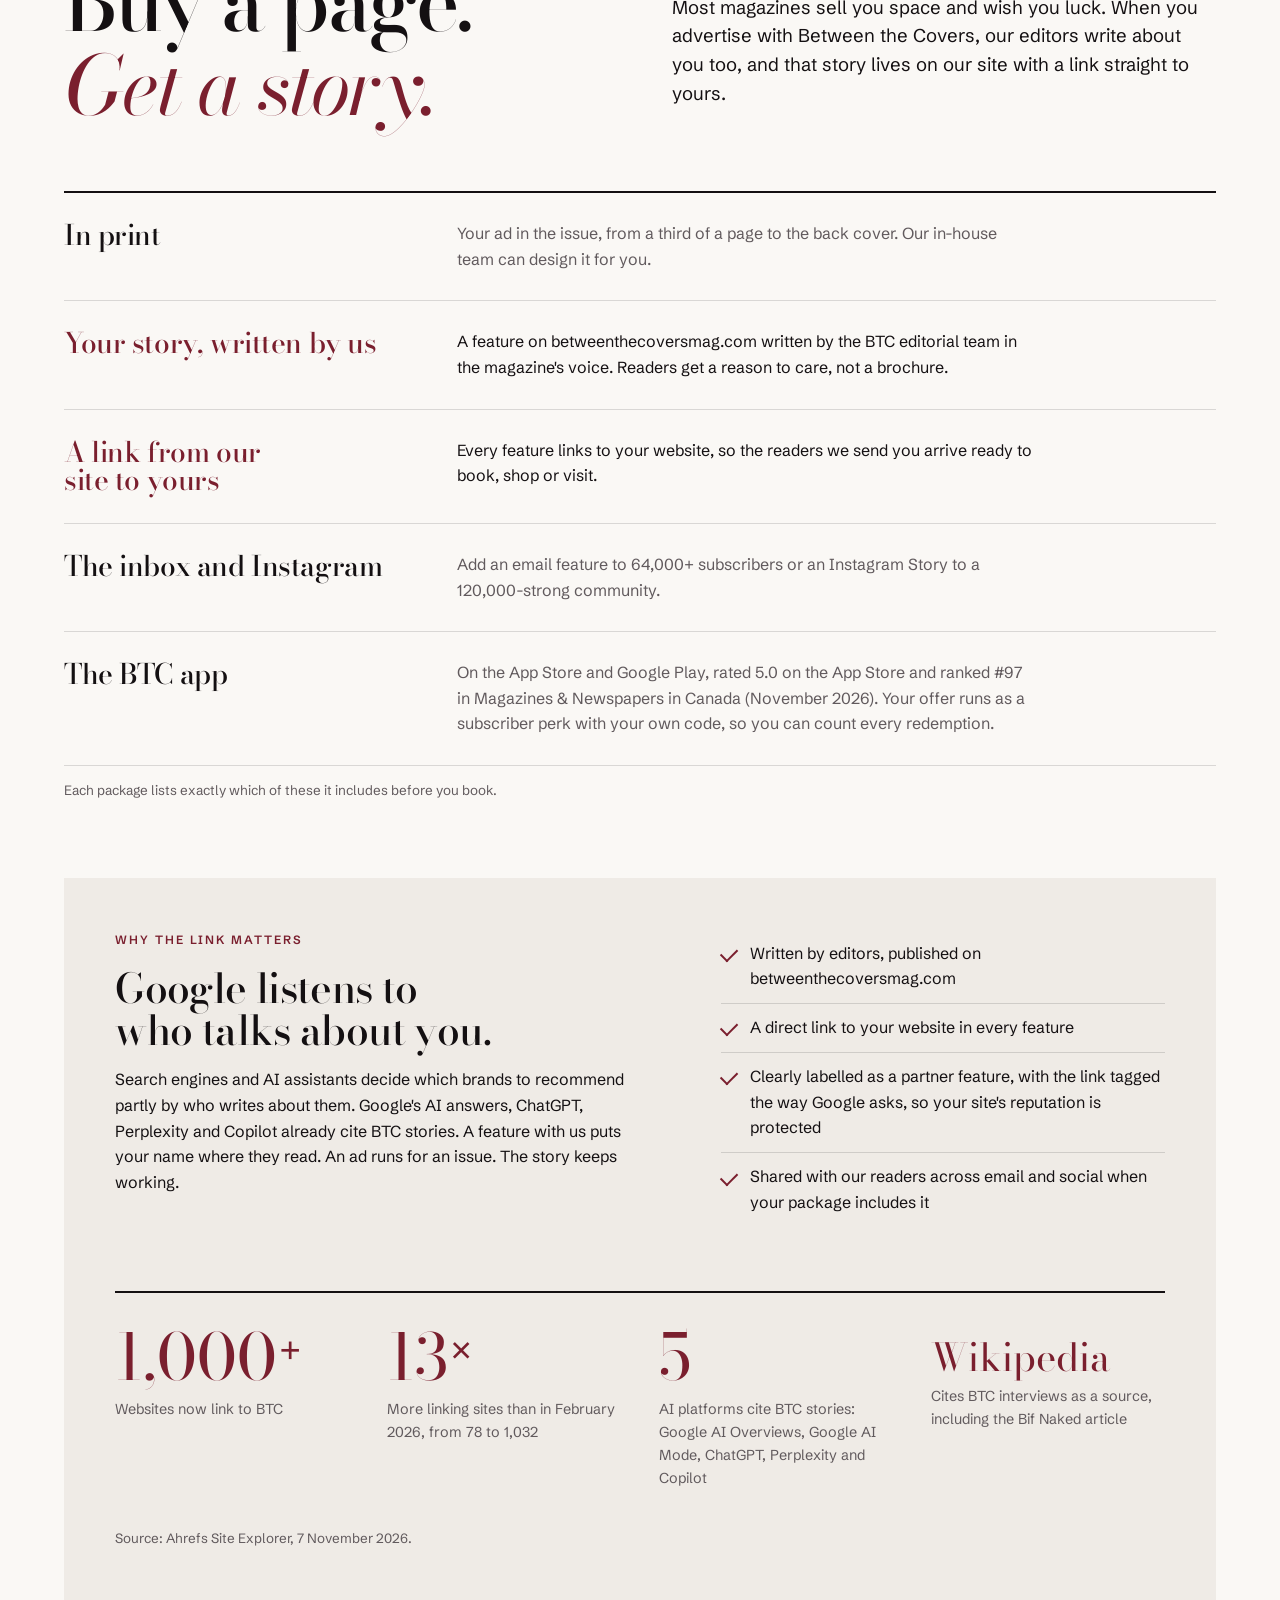
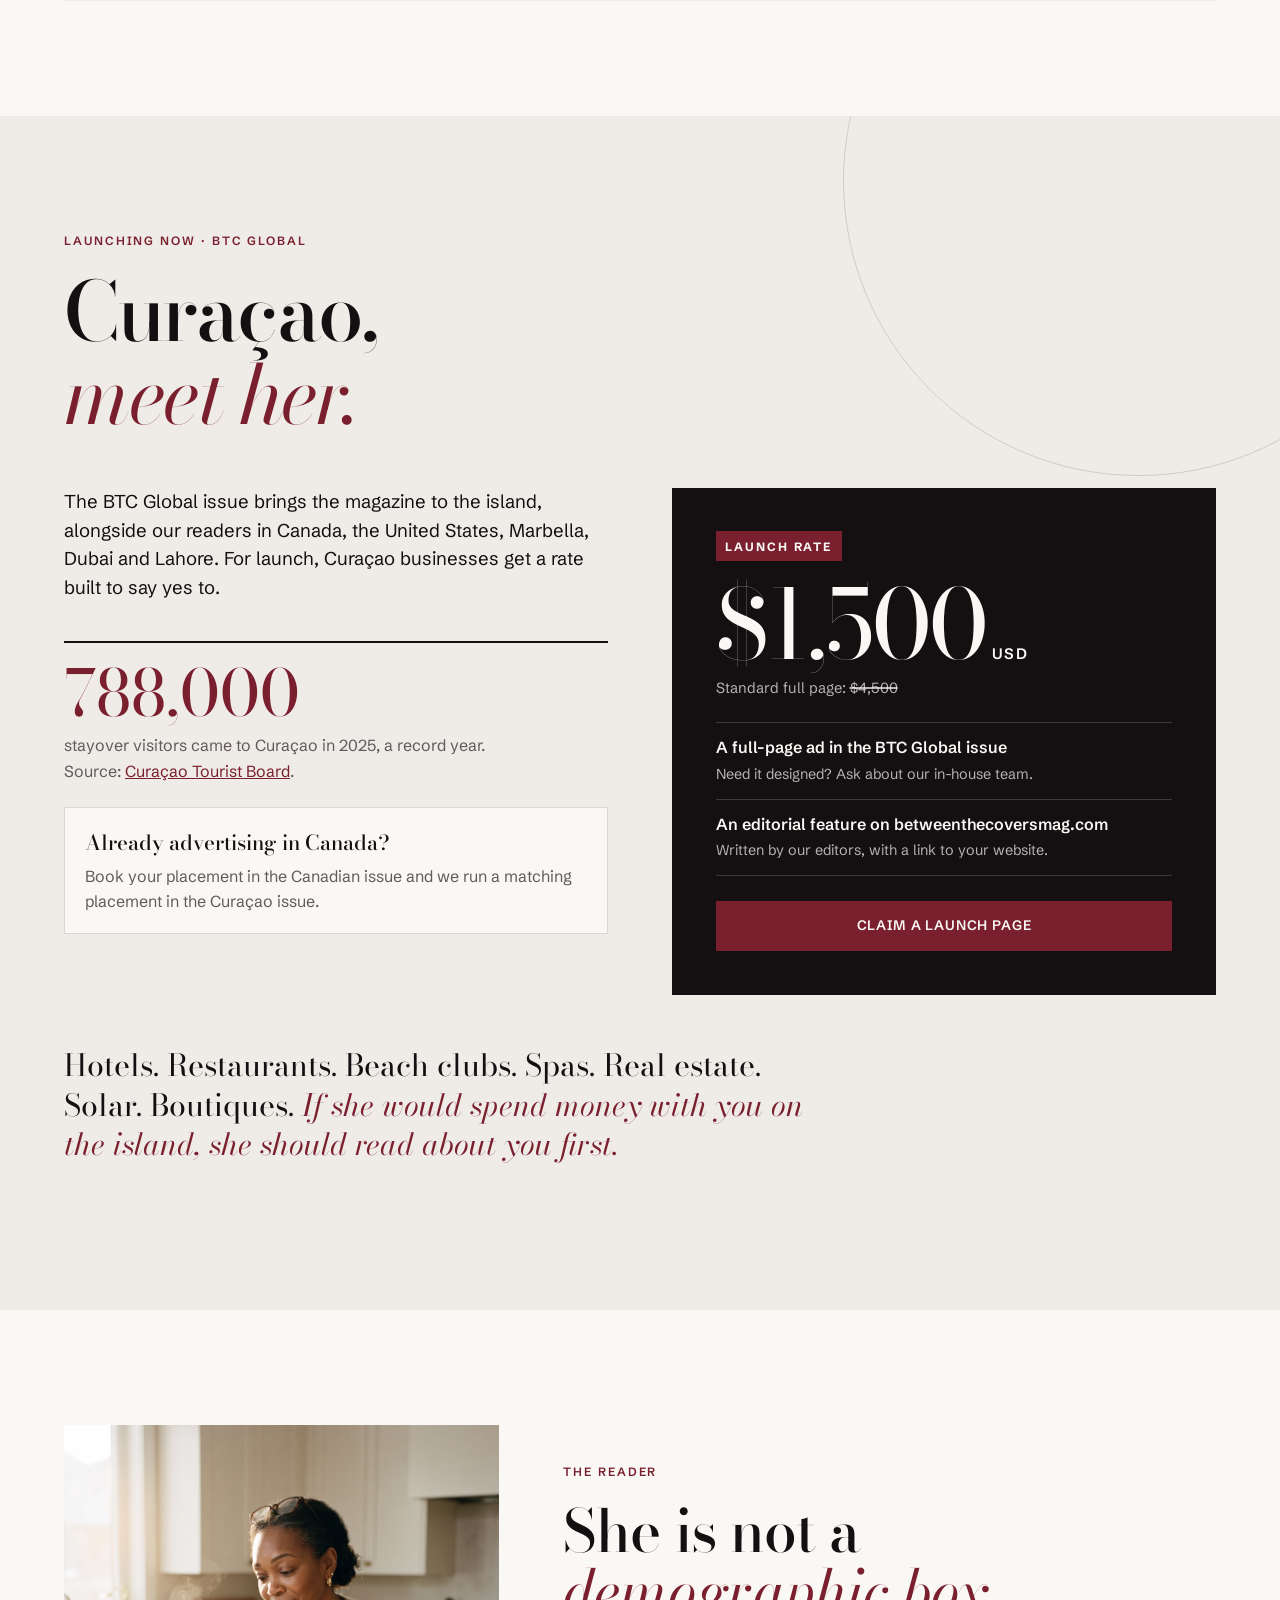
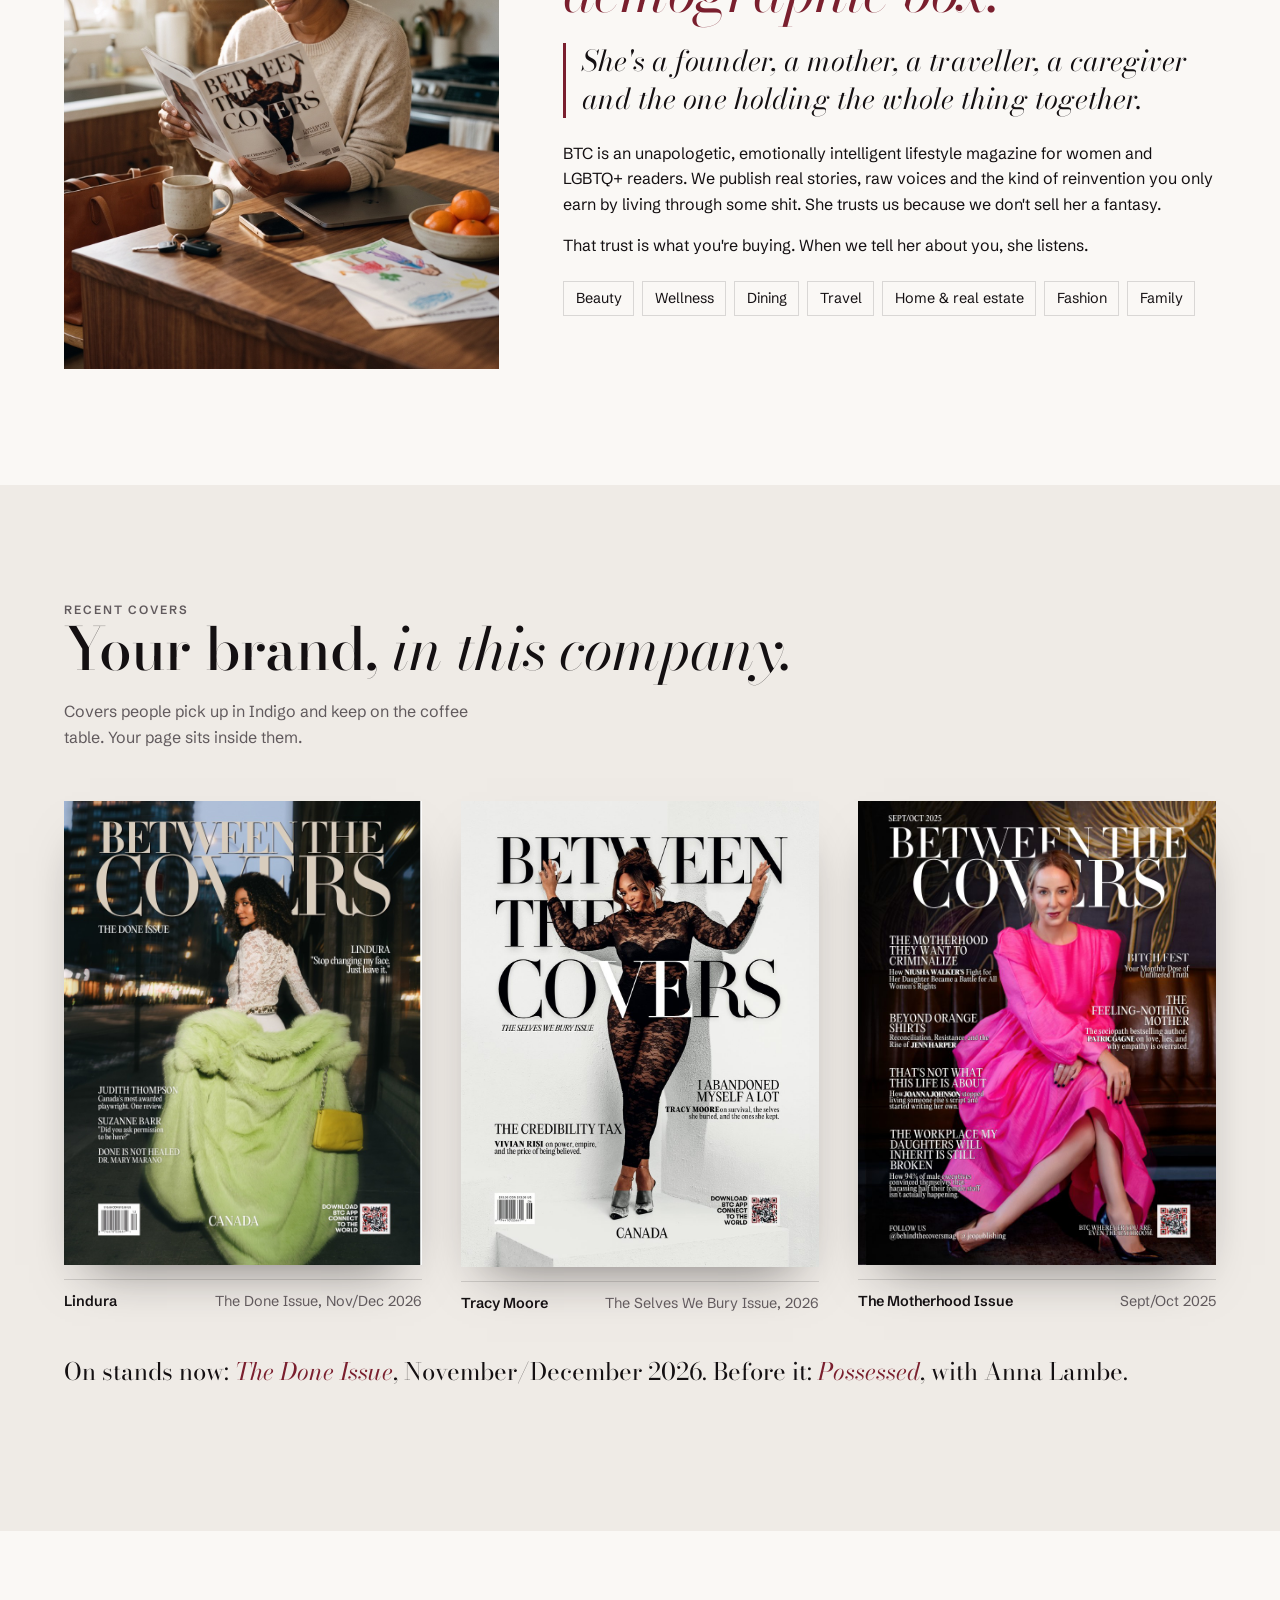
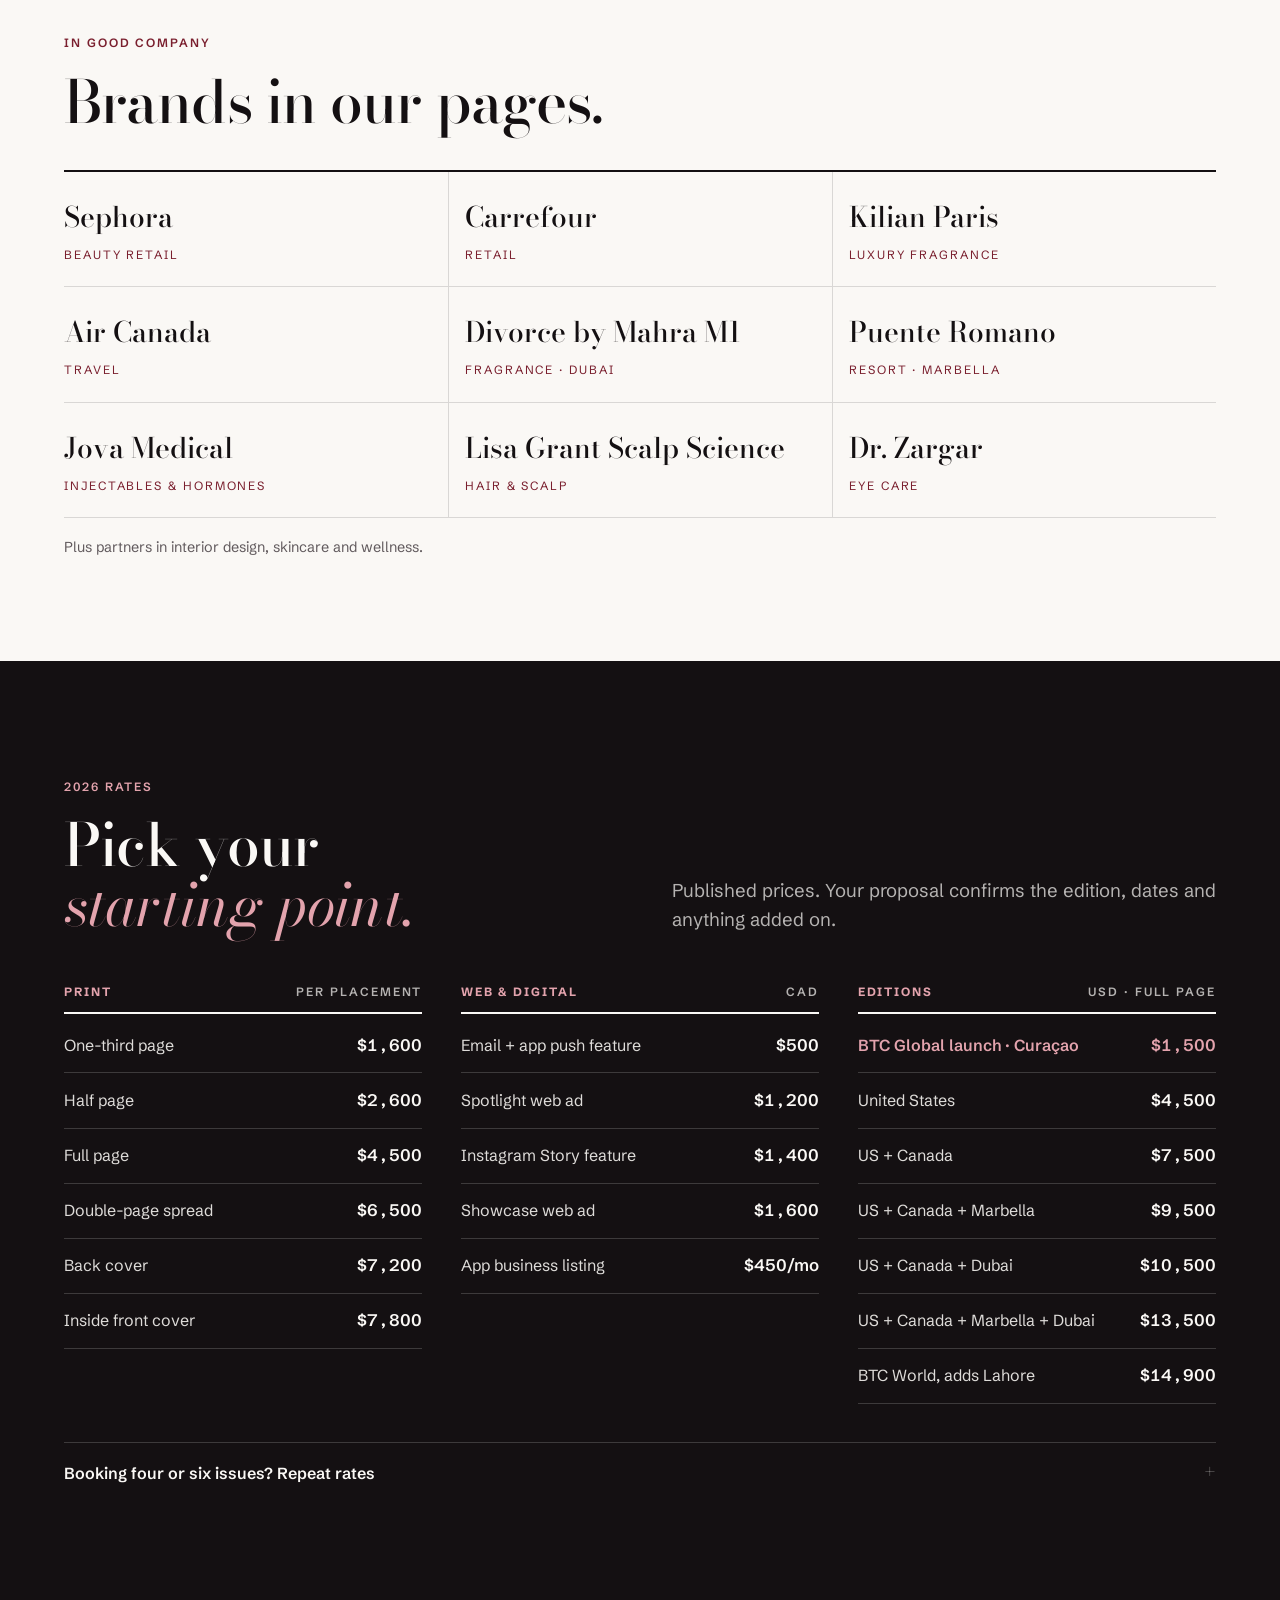
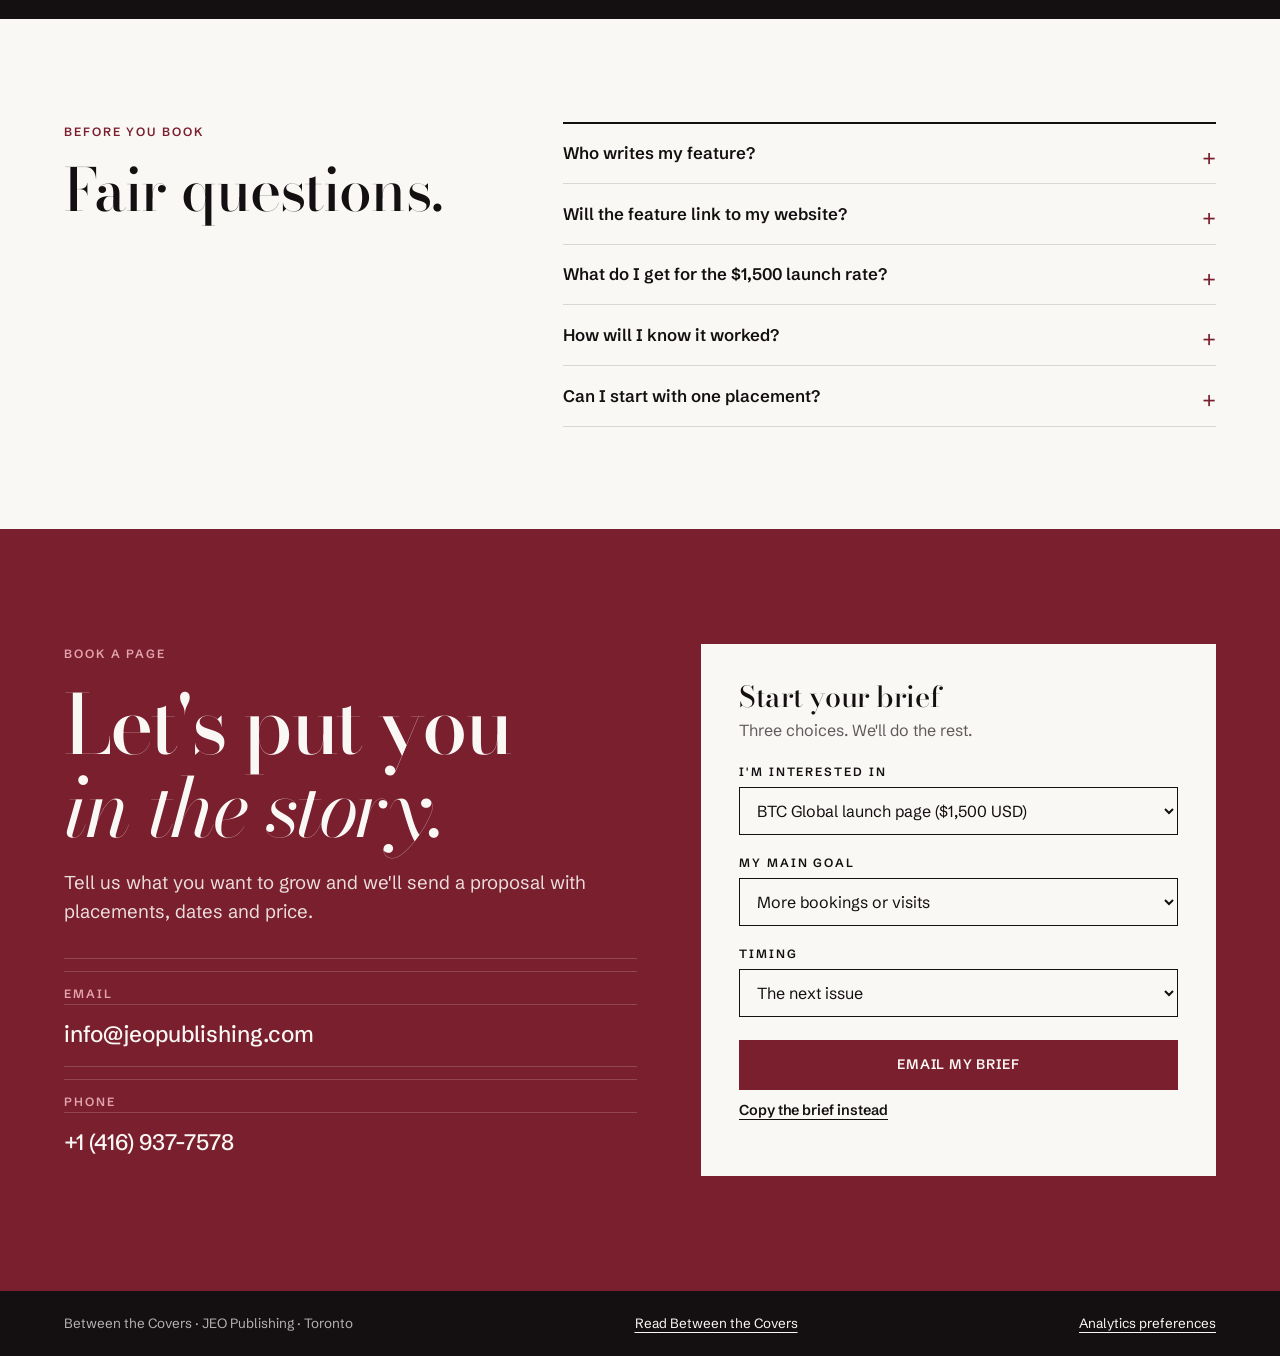
==== commit 4cb3a5e7: "Drop Nordic spas from roster line Co-Authored-By: Claude Opus 5.5 <noreply@anthropic.com>" ====
--- a/index.html
+++ b/index.html
@@ -487,7 +487,7 @@
       <div><b>Lisa Grant Scalp Science</b><span>Hair &amp; scalp</span></div>
       <div><b>Dr. Zargar</b><span>Eye care</span></div>
     </div>
-    <p class="roster-more">Plus partners in interior design, Nordic spas, skincare and wellness.</p>
+    <p class="roster-more">Plus partners in interior design, skincare and wellness.</p>
   </div>
 </section>
 
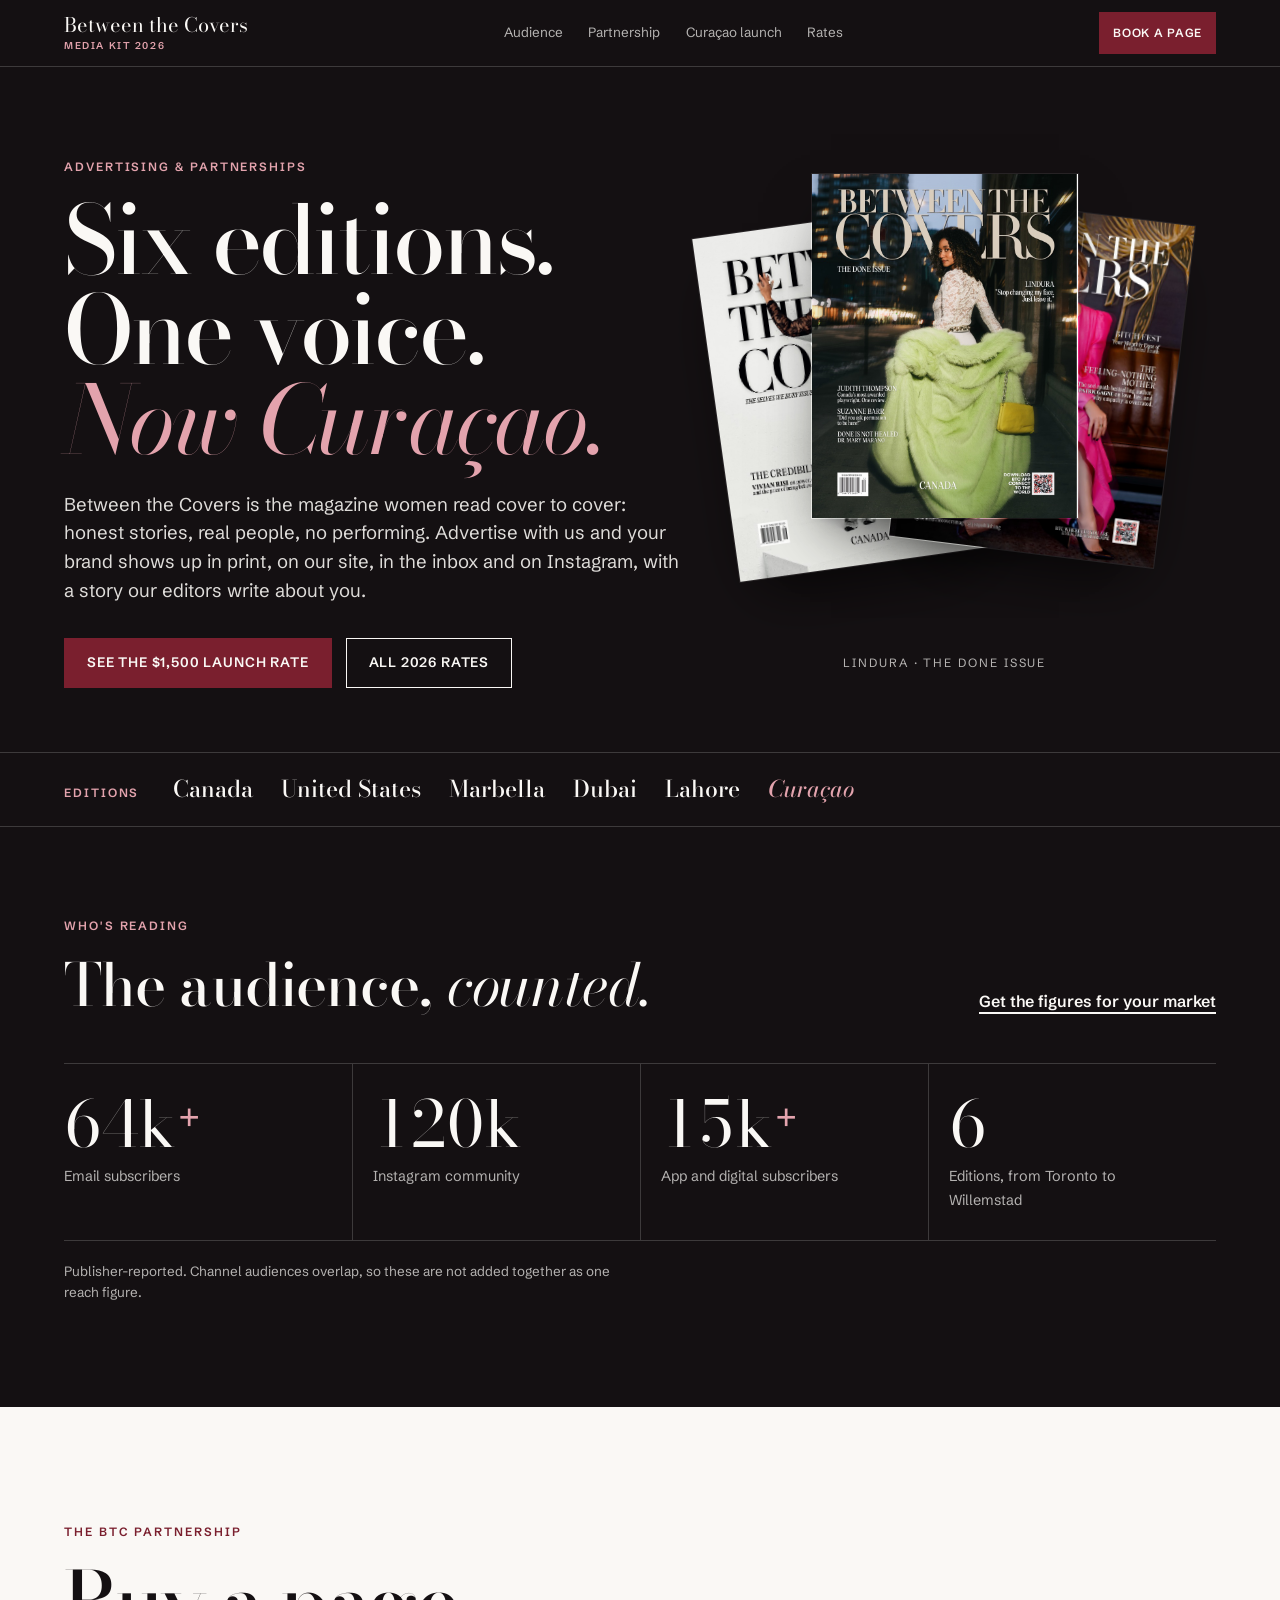
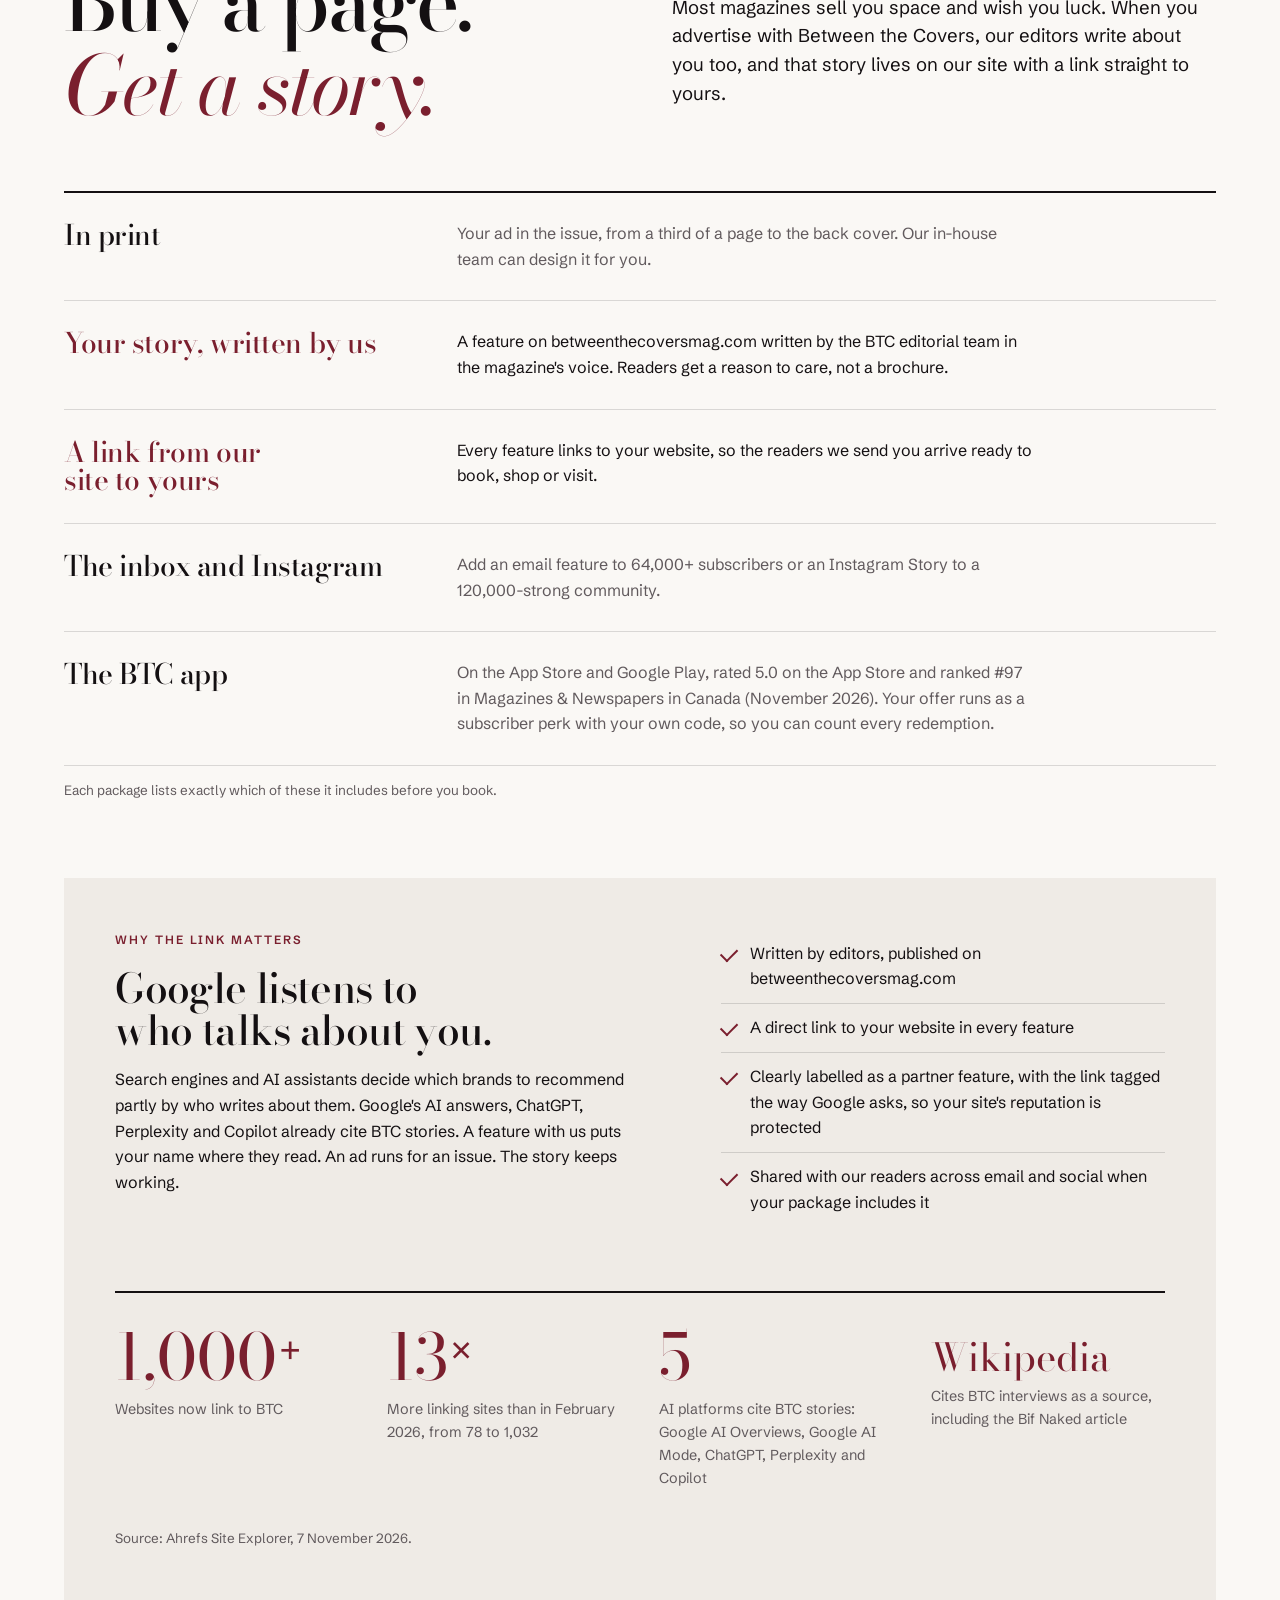
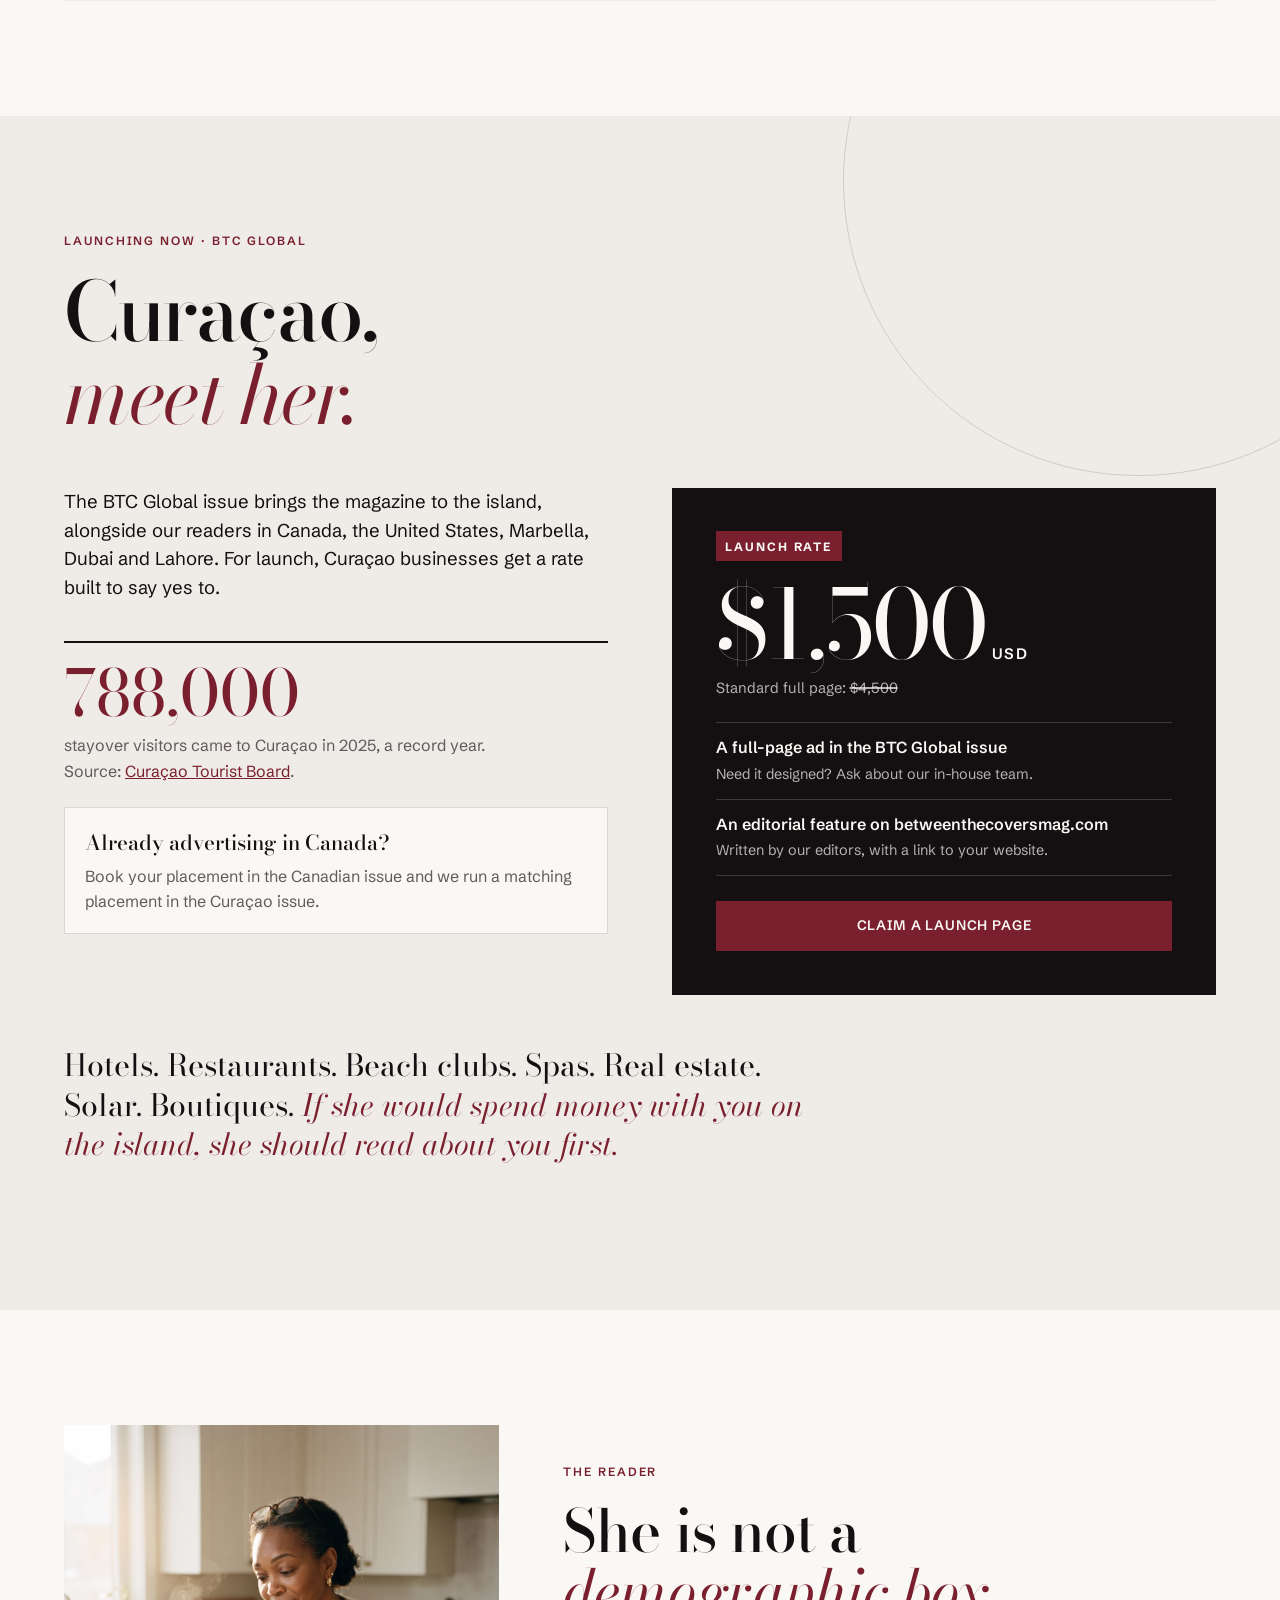
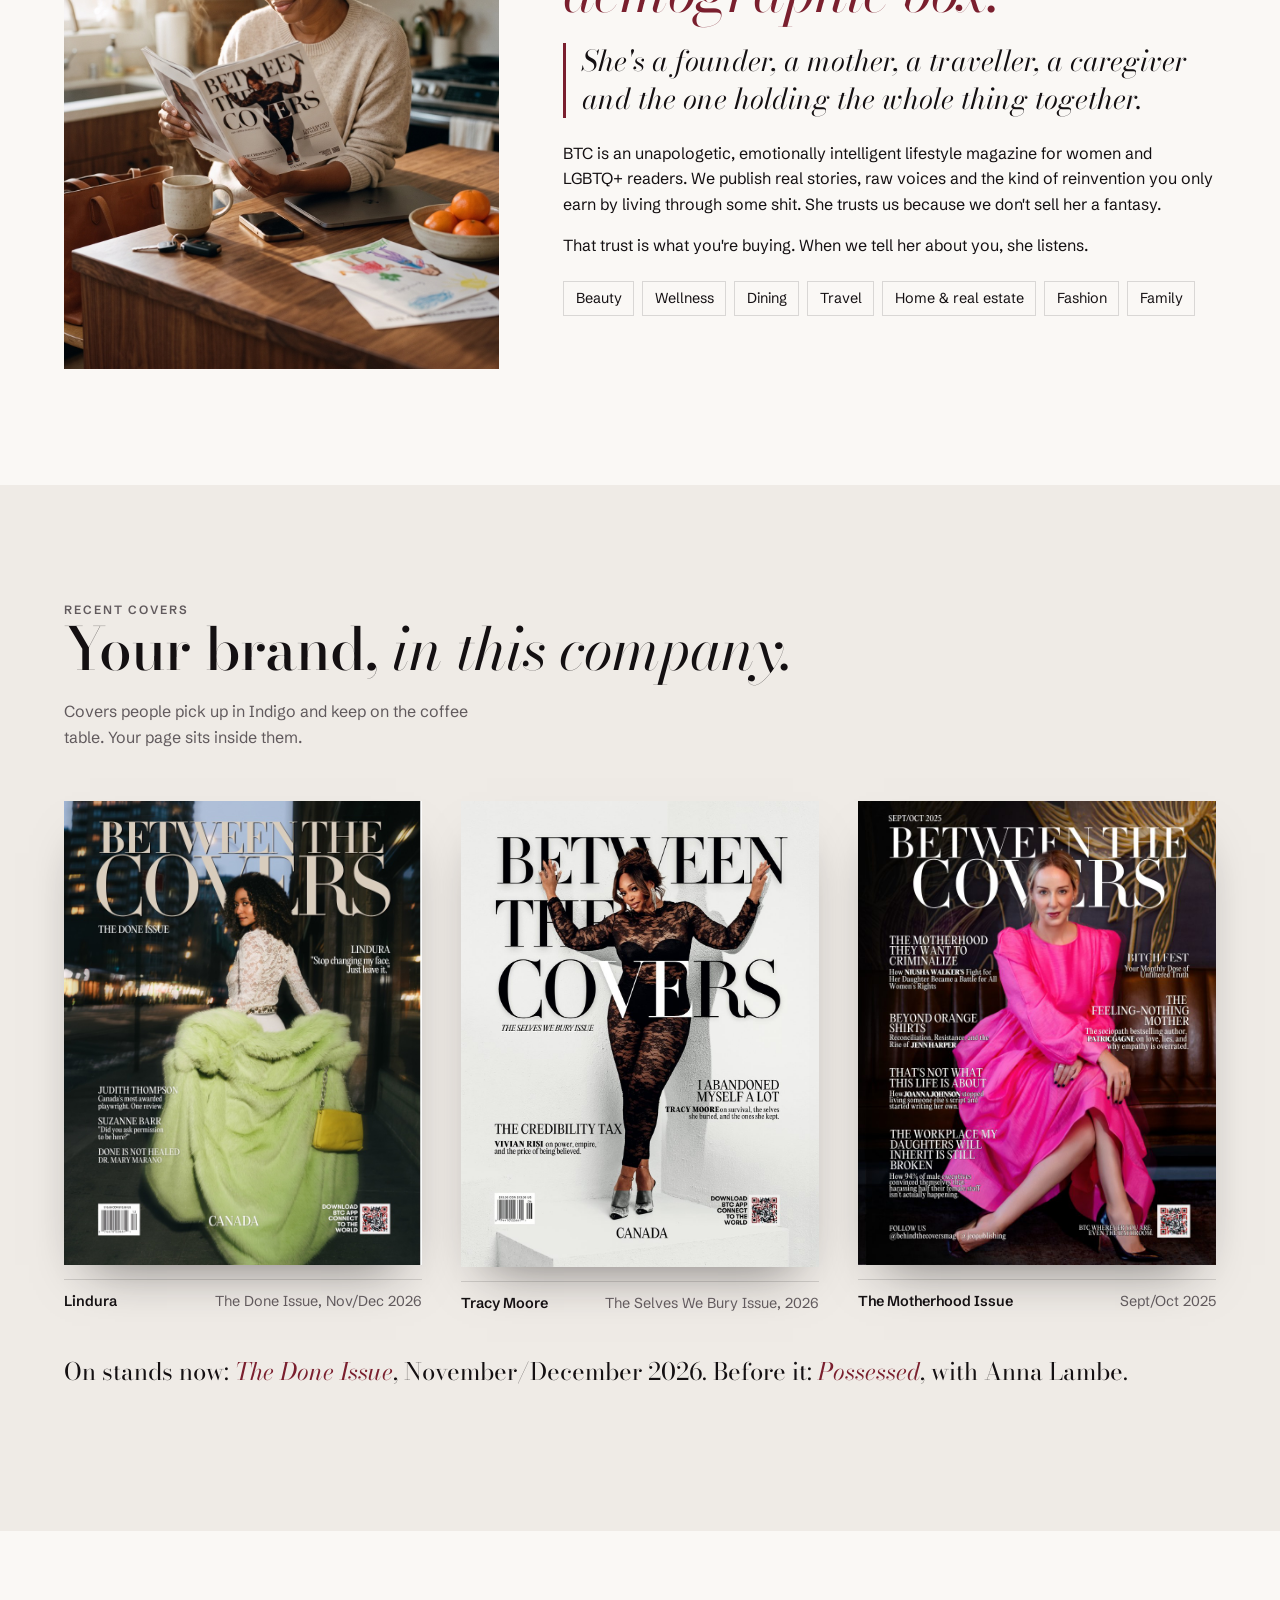
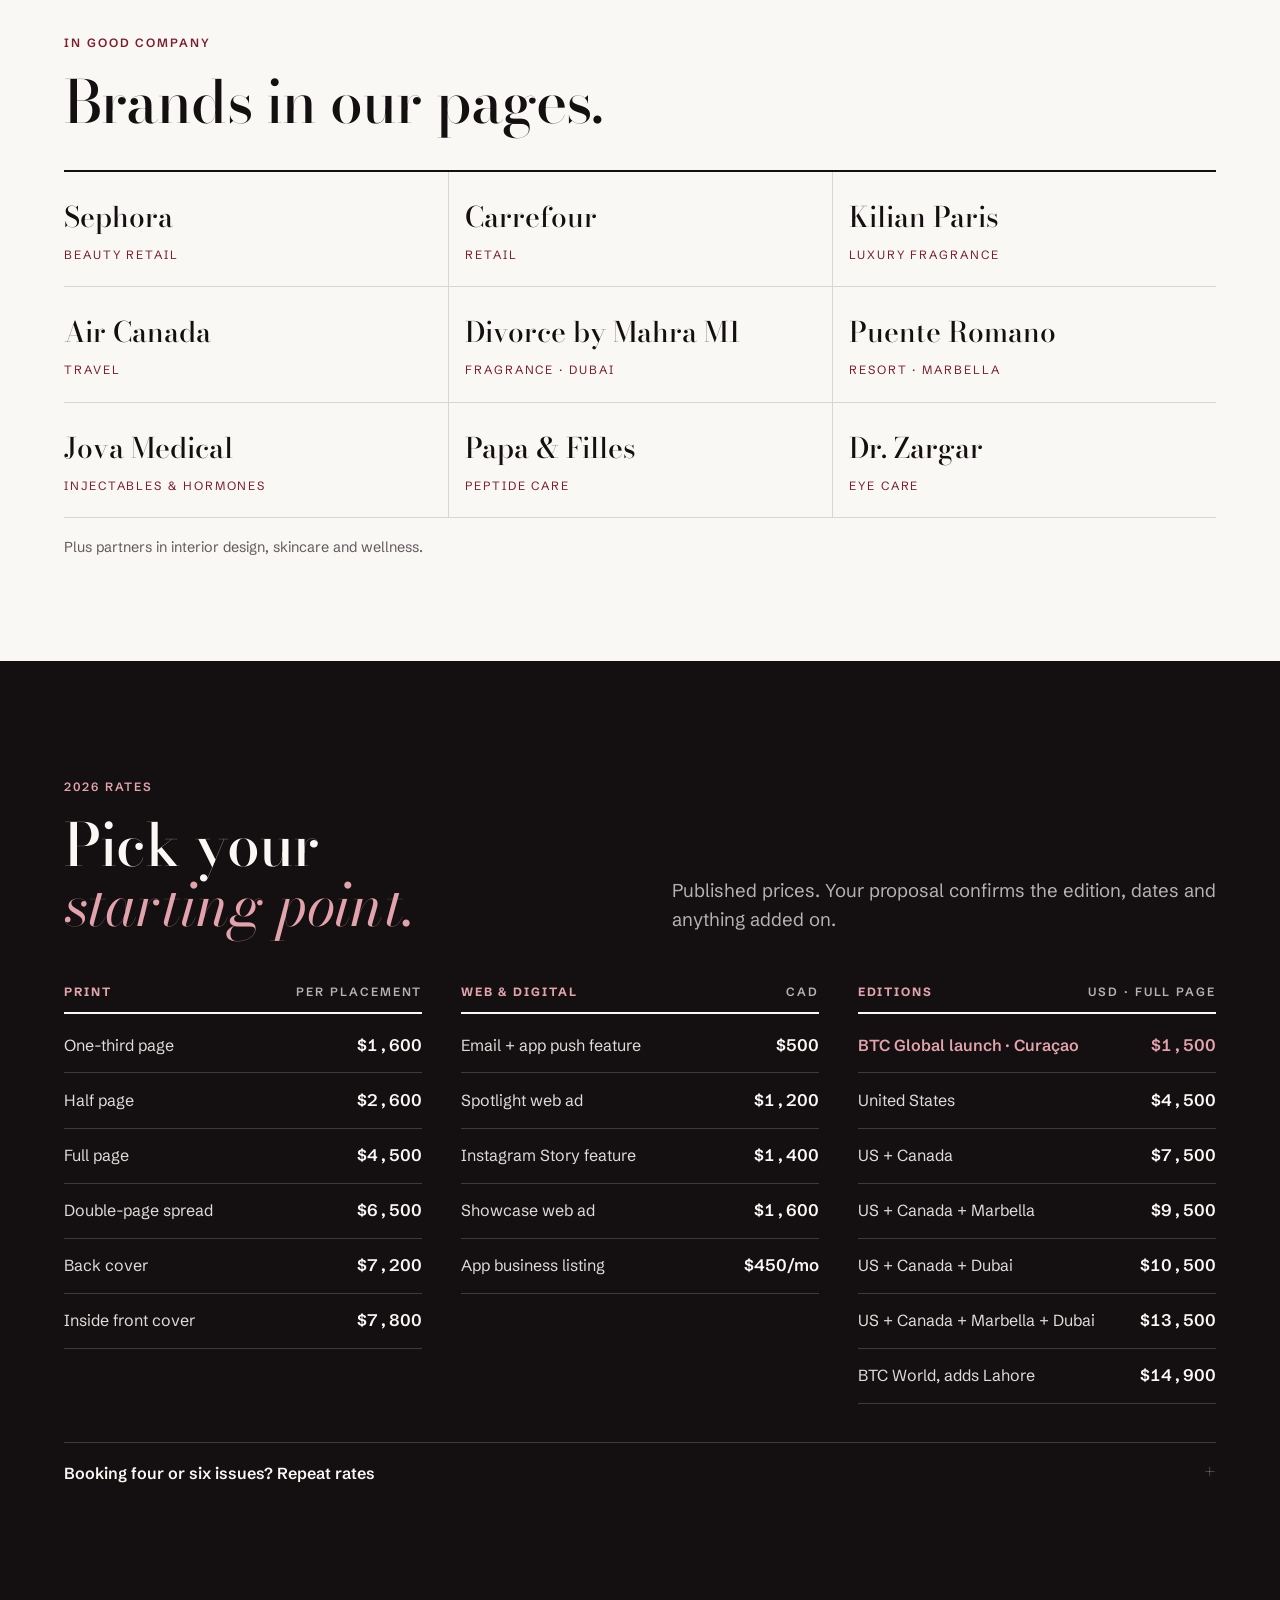
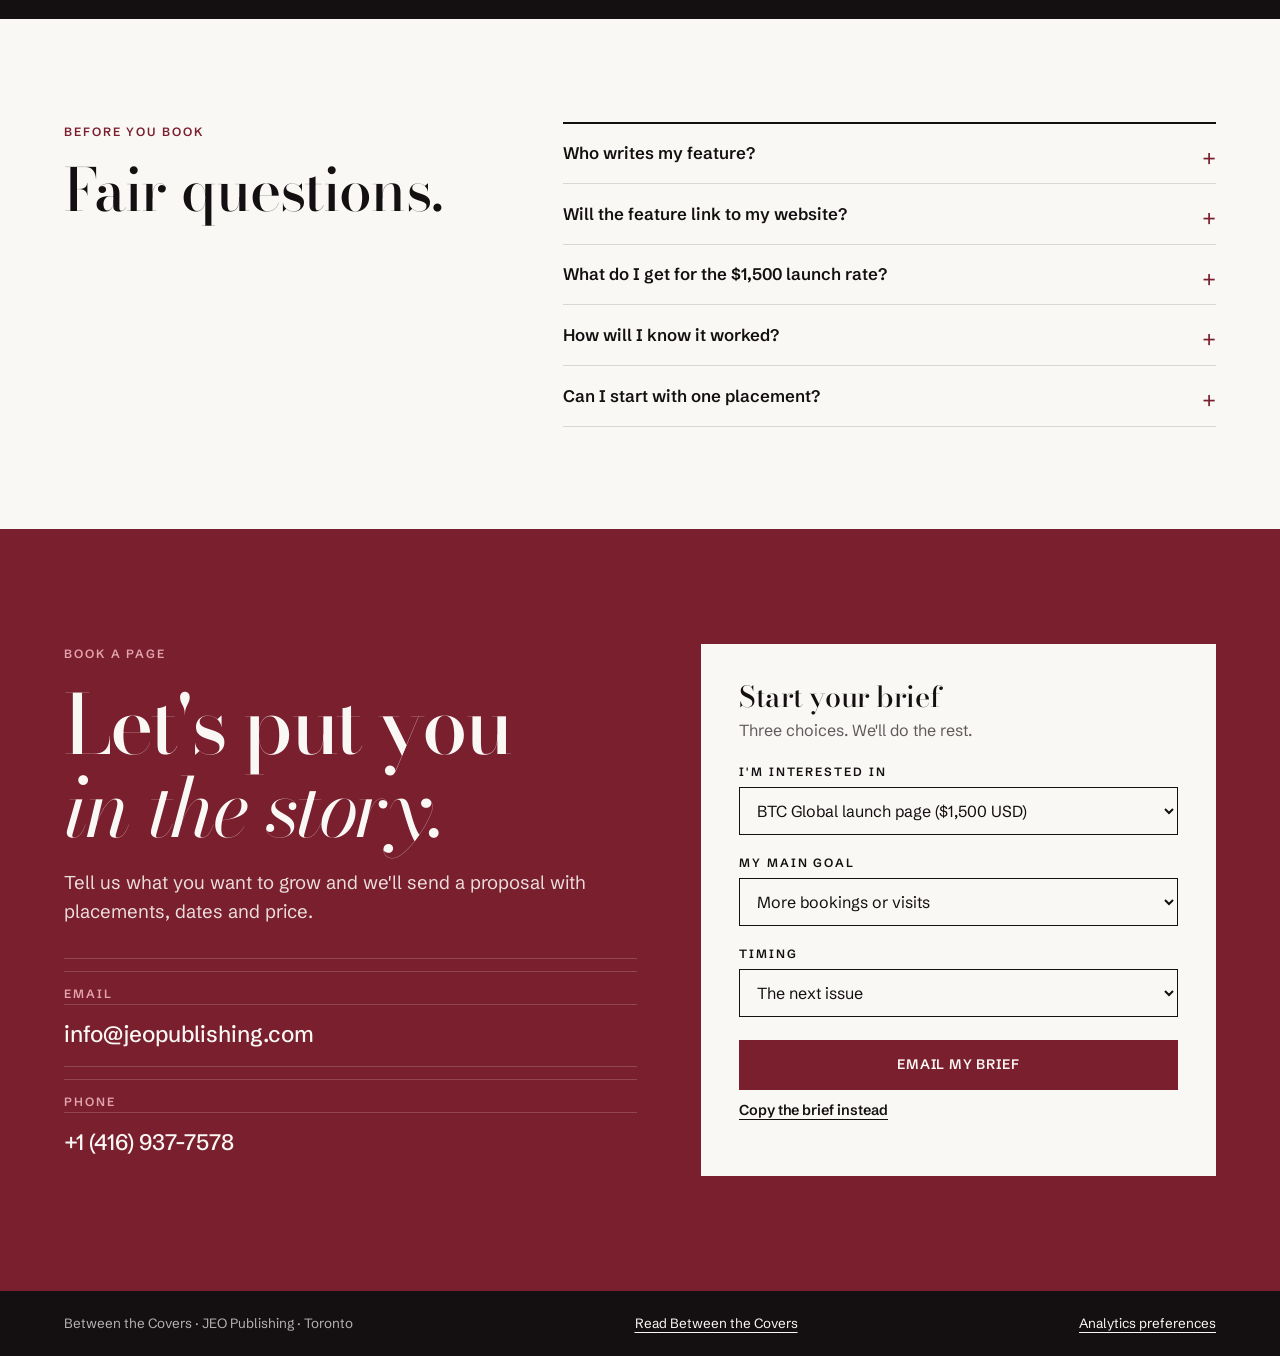
==== commit 0748cad6: "Swap Lisa Grant for Papa & Filles on brand roster Co-Authored-By: Claude Opus 5.5 <noreply@anthropic" ====
--- a/index.html
+++ b/index.html
@@ -484,7 +484,7 @@
       <div><b>Divorce by Mahra M1</b><span>Fragrance · Dubai</span></div>
       <div><b>Puente Romano</b><span>Resort · Marbella</span></div>
       <div><b>Jova Medical</b><span>Injectables &amp; hormones</span></div>
-      <div><b>Lisa Grant Scalp Science</b><span>Hair &amp; scalp</span></div>
+      <div><b>Papa &amp; Filles</b><span>Peptide care</span></div>
       <div><b>Dr. Zargar</b><span>Eye care</span></div>
     </div>
     <p class="roster-more">Plus partners in interior design, skincare and wellness.</p>
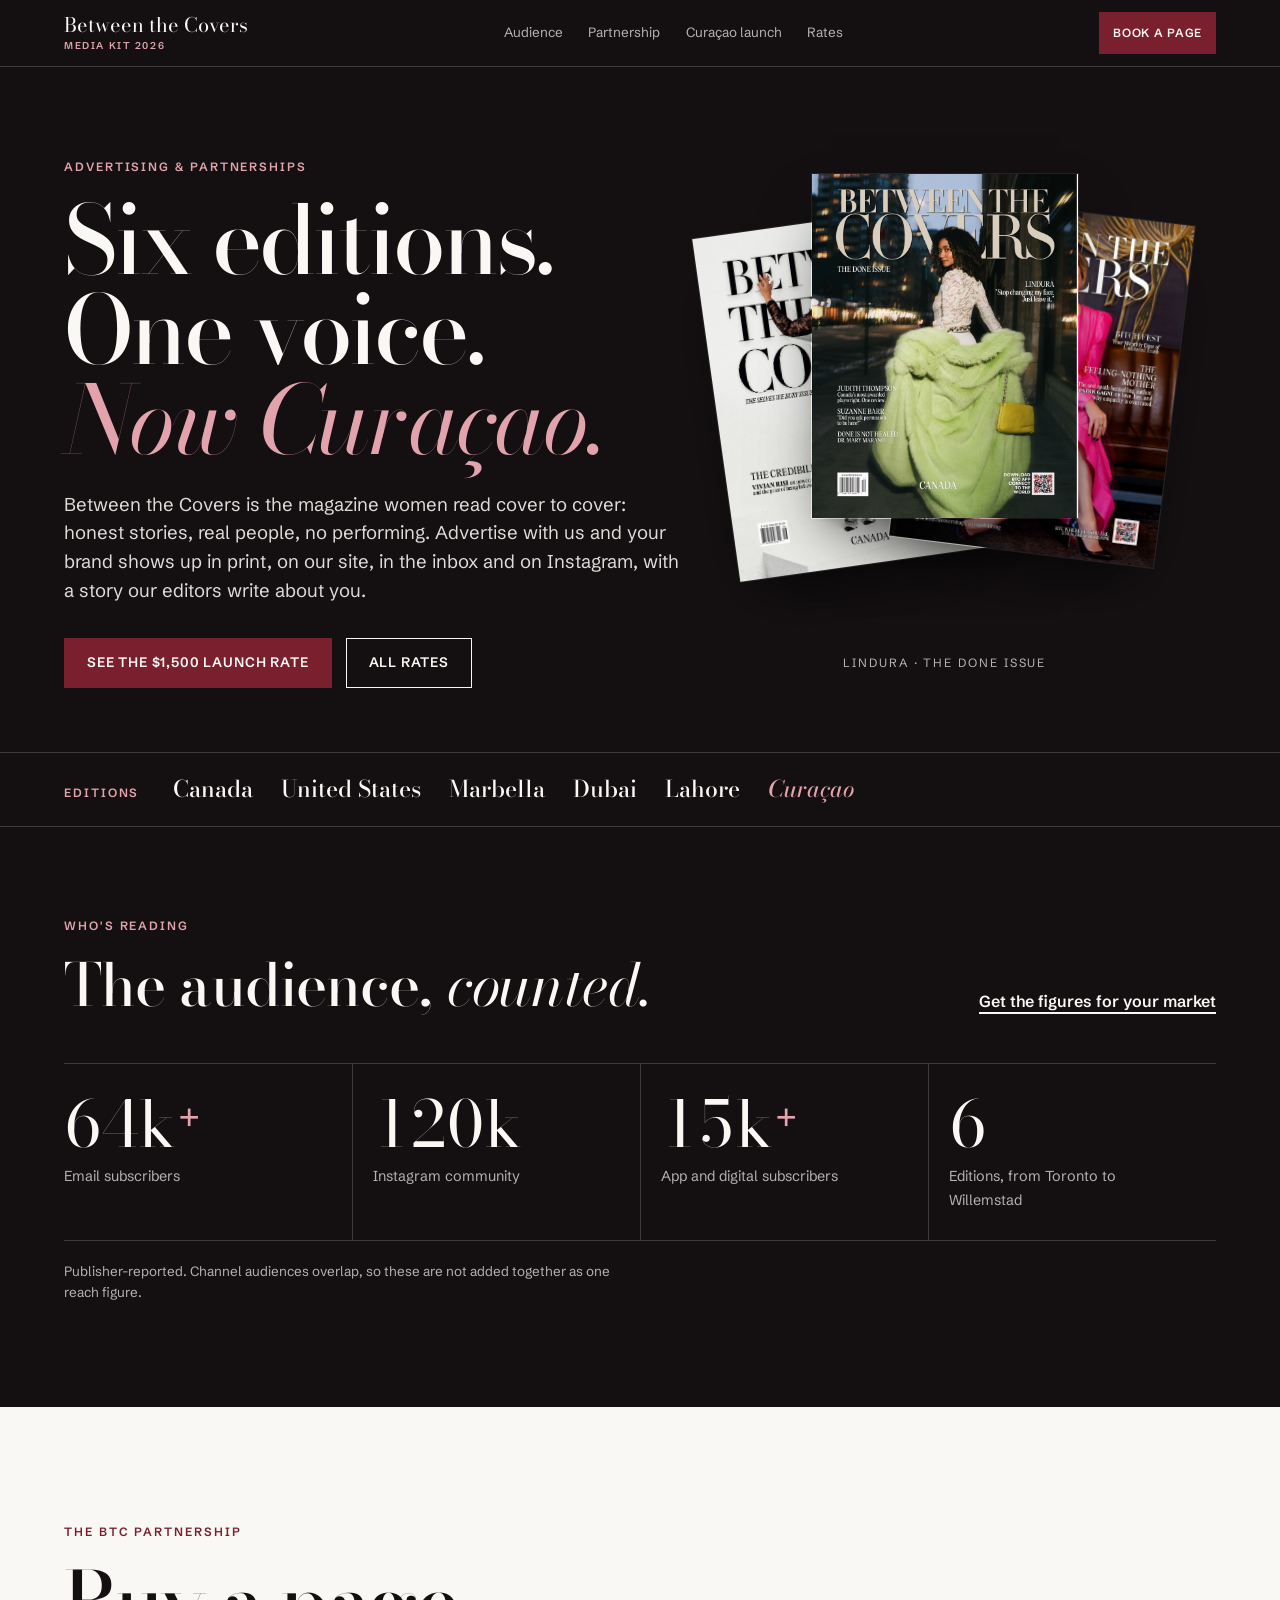
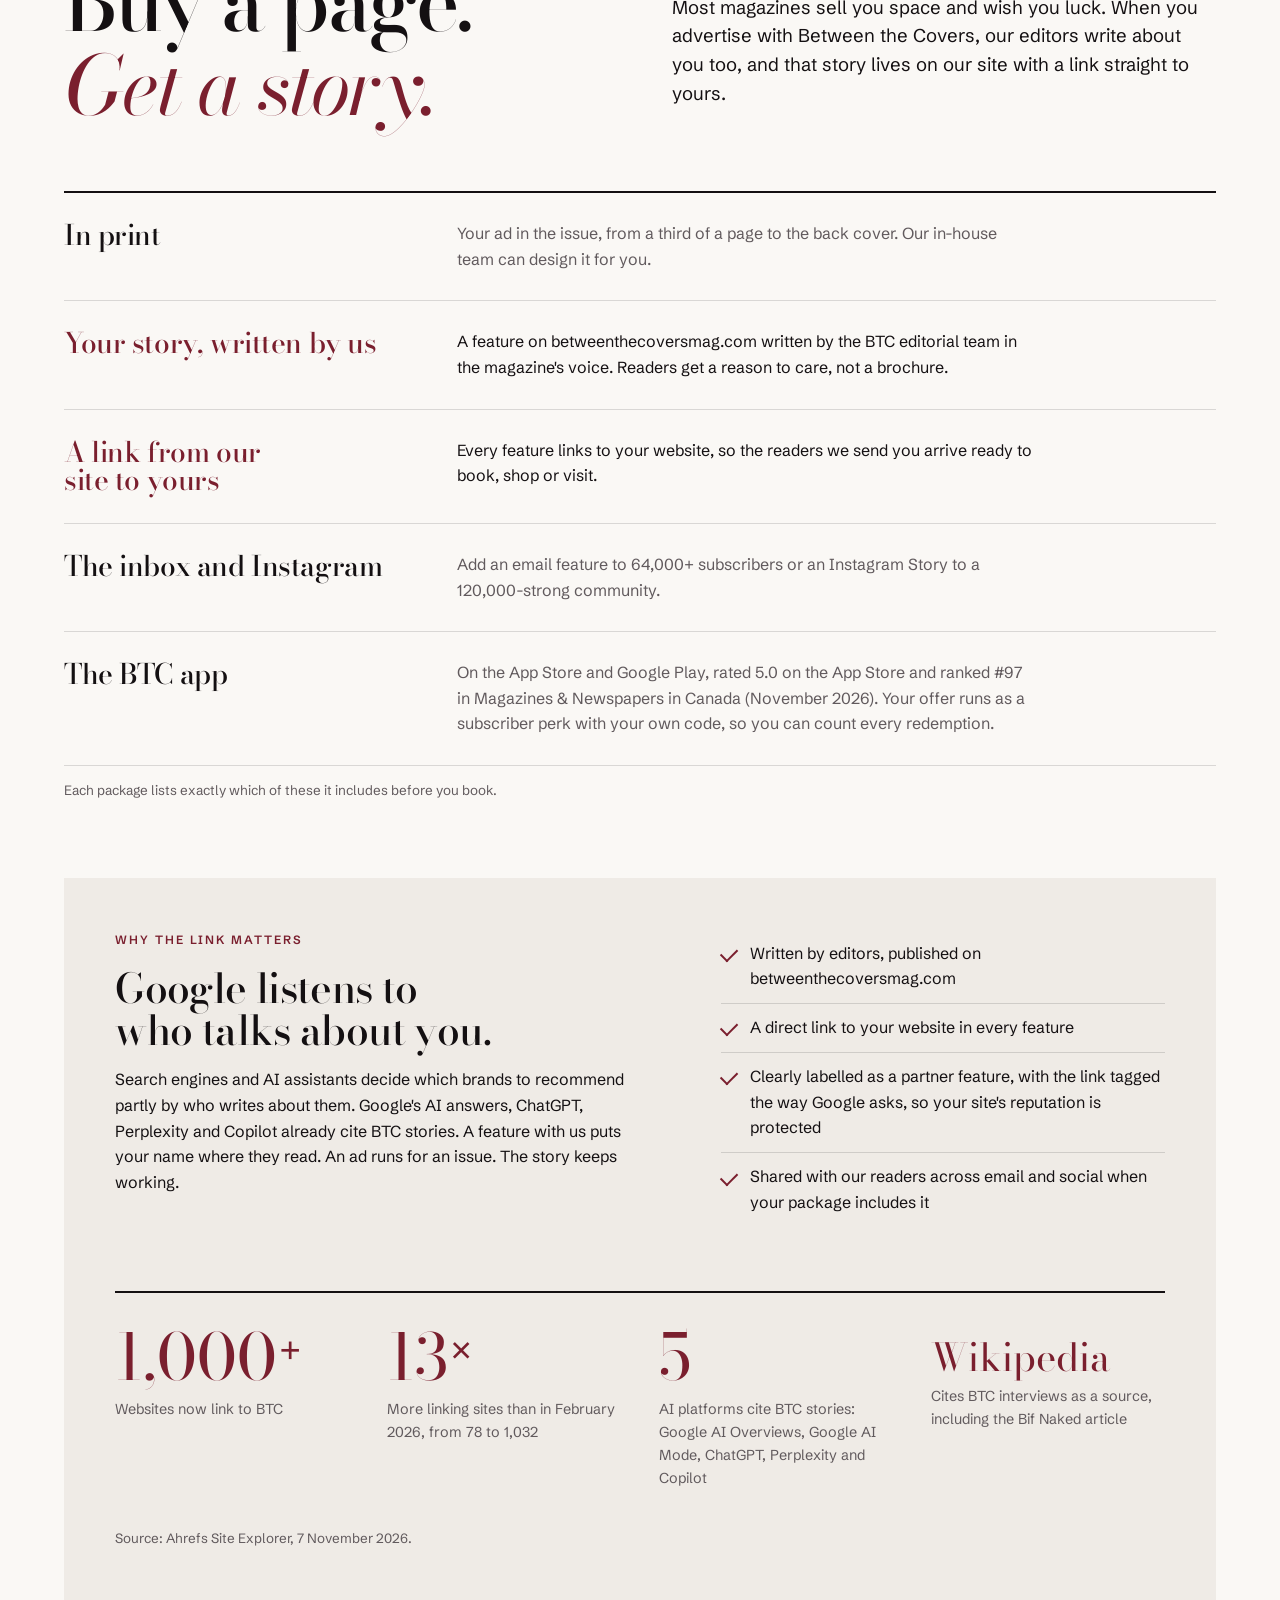
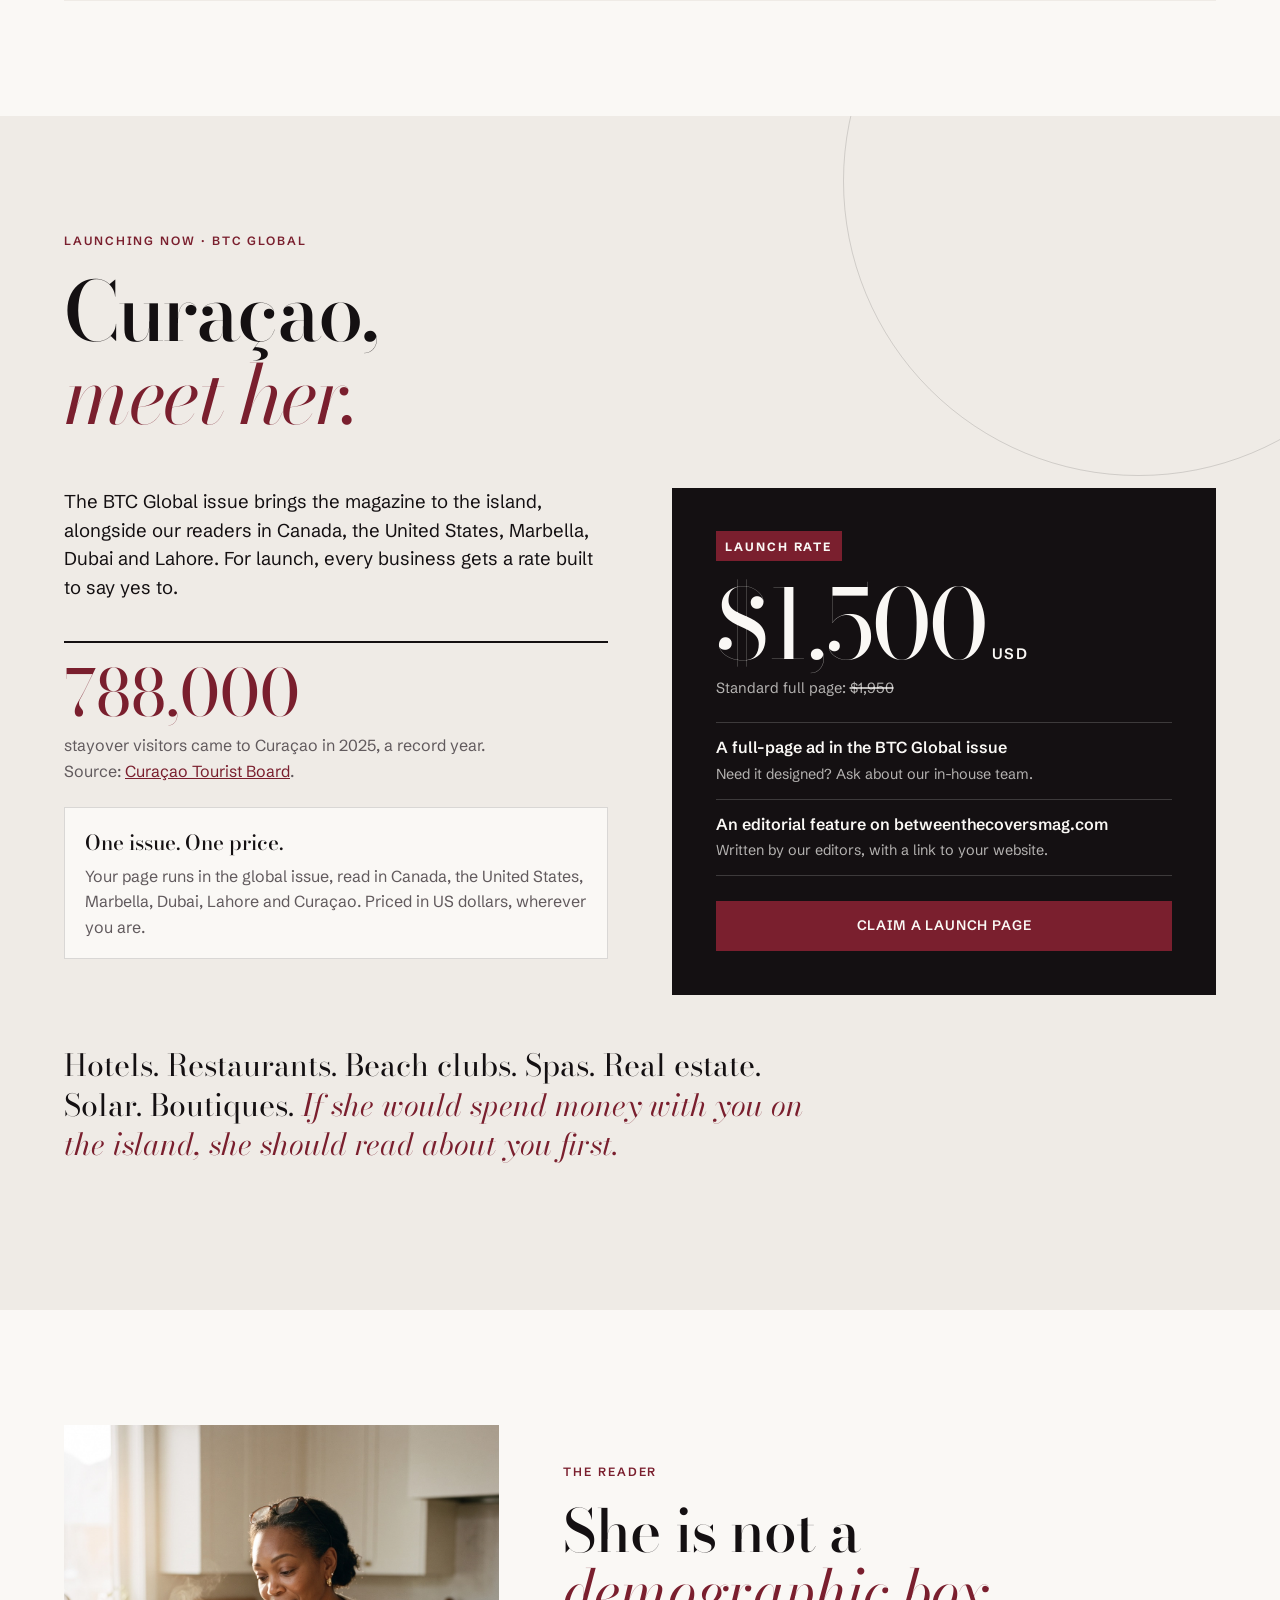
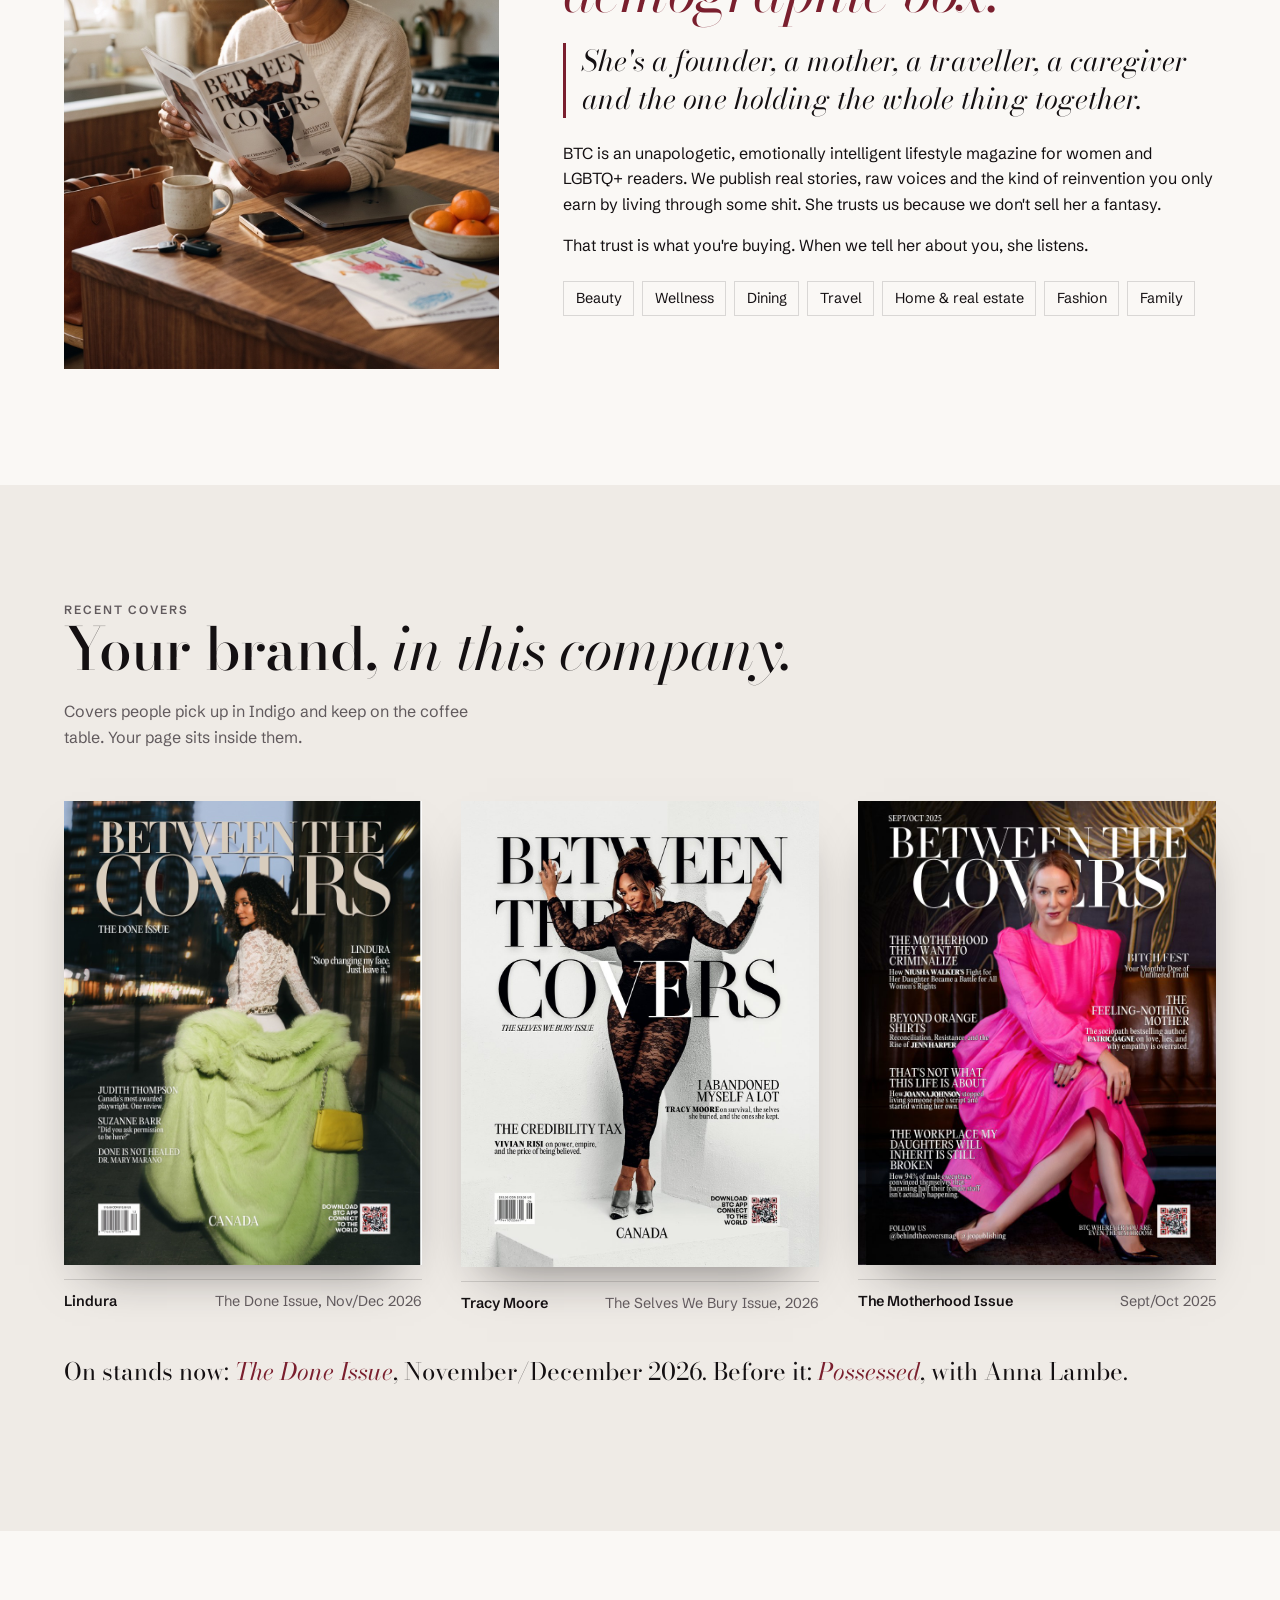
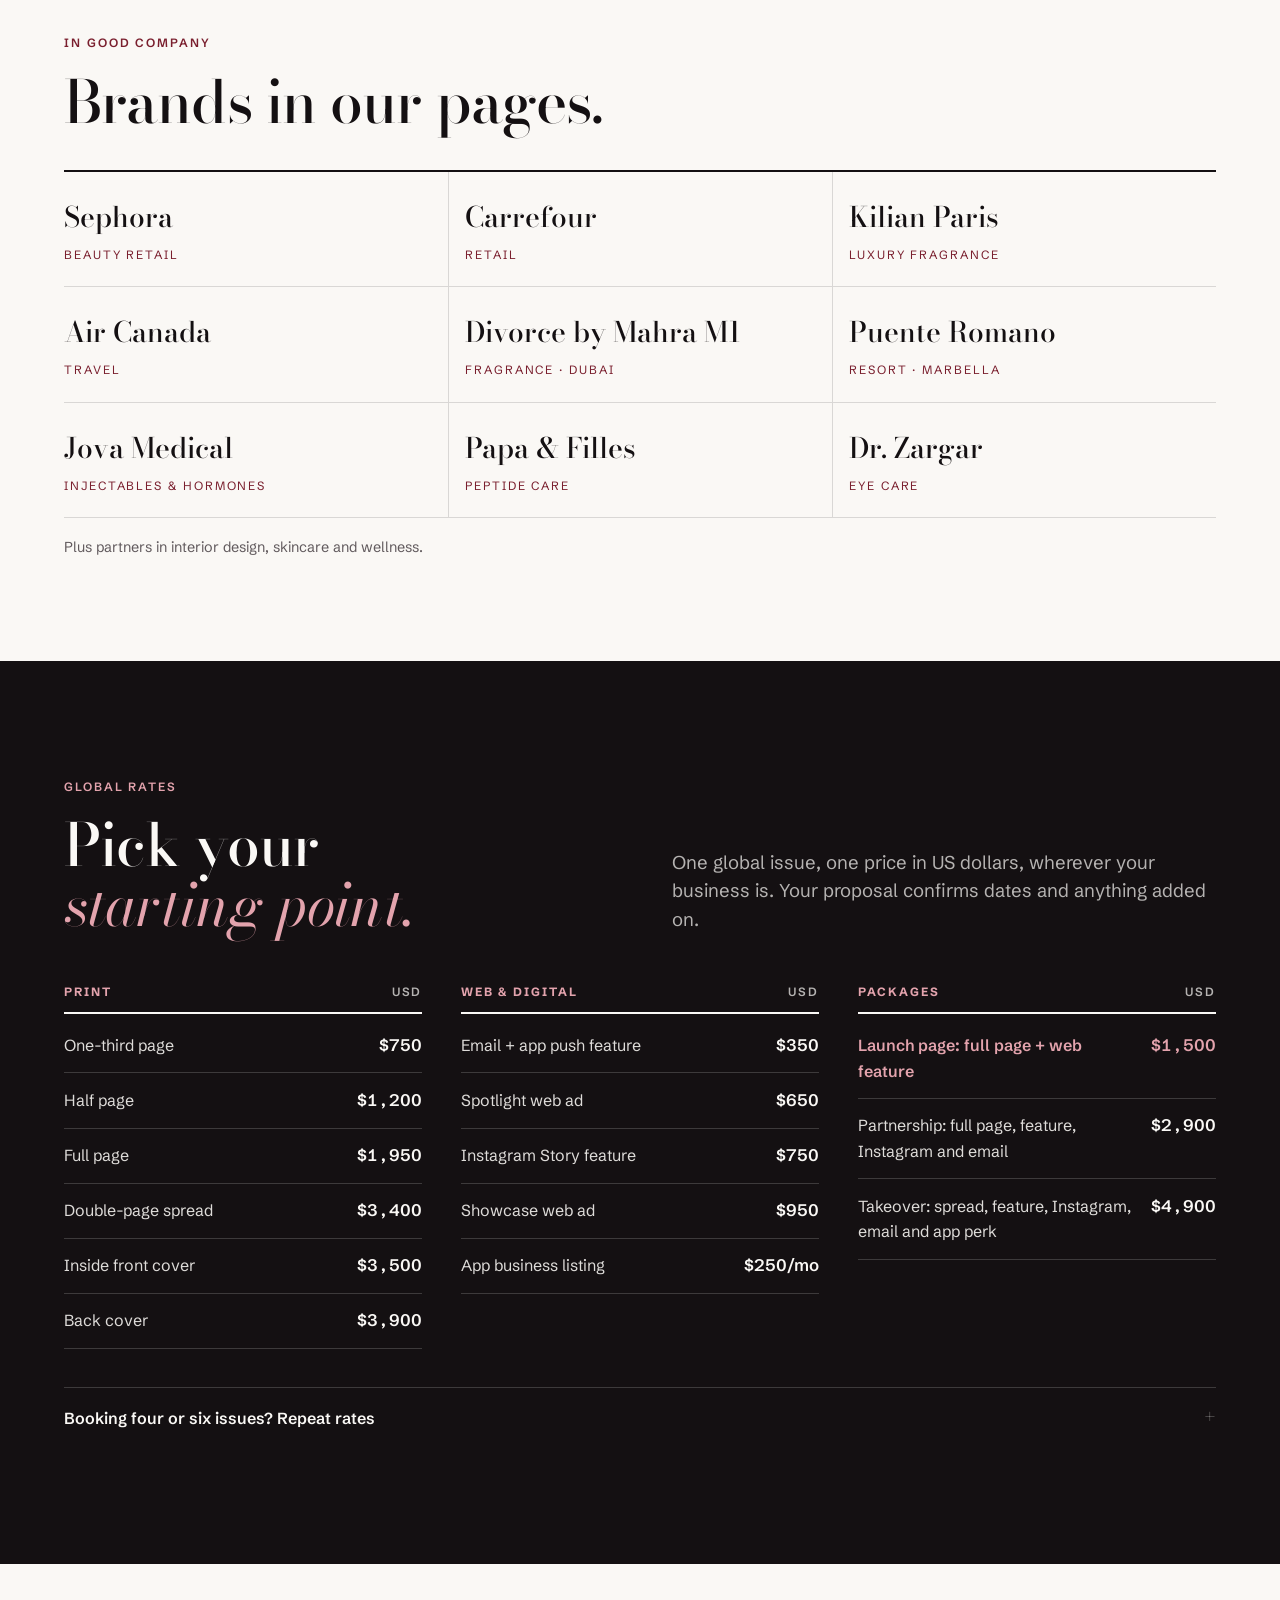
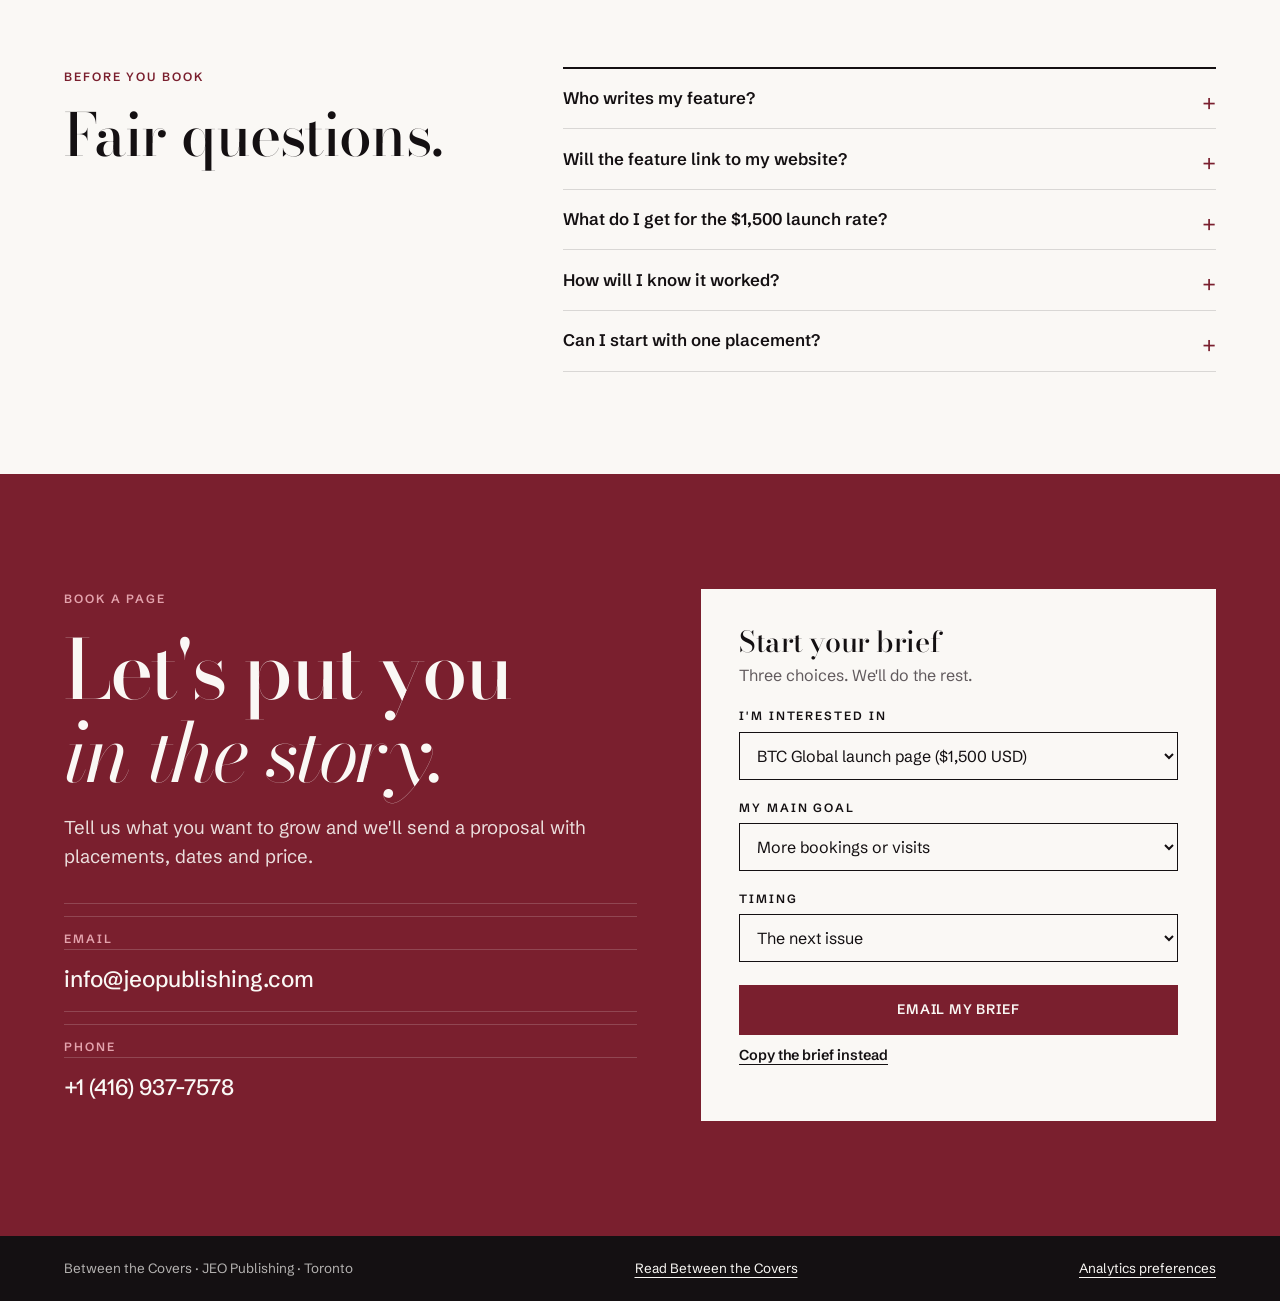
==== commit 37e718d8: "Global USD rate card: one issue, one price, top package $4,900 Co-Authored-By: Claude Opus 5.5 <nore" ====
--- a/index.html
+++ b/index.html
@@ -1,6 +1,6 @@
 <!DOCTYPE html>
 <!-- BTC 2026 media kit, November rebuild (Global launch + editorial partnership).
-     Prices: BTC RATE CARD 2026.pdf; Global launch rate set by Joseph Tito, 7 Nov 2026.
+     Prices: global USD rate card and launch rate set by Joseph Tito, 7 Nov 2026 (one global issue, one price).
      Audience figures are publisher-reported. Curaçao arrivals: Curaçao Tourist Board, 2025 annual release.
      index.html is the GitHub Pages entry; keep "Between the Covers Media Kit.dc.html" identical. -->
 <html lang="en">
@@ -337,7 +337,7 @@
       <p class="lead">Between the Covers is the magazine women read cover to cover: honest stories, real people, no performing. Advertise with us and your brand shows up in print, on our site, in the inbox and on Instagram, with a story our editors write about you.</p>
       <div class="hero-actions">
         <a class="btn btn-fill" href="#global" data-cta="hero_launch">See the $1,500 launch rate</a>
-        <a class="btn btn-ghost" href="#rates">All 2026 rates</a>
+        <a class="btn btn-ghost" href="#rates">All rates</a>
       </div>
     </div>
     <figure class="fan">
@@ -416,22 +416,22 @@
     <h2>Curaçao,<br><em>meet her.</em></h2>
     <div class="global-grid">
       <div>
-        <p class="lead">The BTC Global issue brings the magazine to the island, alongside our readers in Canada, the United States, Marbella, Dubai and Lahore. For launch, Curaçao businesses get a rate built to say yes to.</p>
+        <p class="lead">The BTC Global issue brings the magazine to the island, alongside our readers in Canada, the United States, Marbella, Dubai and Lahore. For launch, every business gets a rate built to say yes to.</p>
         <div class="island-facts">
           <div class="island-stat">
             <div class="n">788,000</div>
             <p>stayover visitors came to Curaçao in 2025, a record year. Source: <a href="https://www.curacaotouristboard.com/?p=8571" target="_blank" rel="noopener">Curaçao Tourist Board</a>.</p>
           </div>
           <div class="bonus">
-            <strong>Already advertising in Canada?</strong>
-            <p>Book your placement in the Canadian issue and we run a matching placement in the Curaçao issue.</p>
+            <strong>One issue. One price.</strong>
+            <p>Your page runs in the global issue, read in Canada, the United States, Marbella, Dubai, Lahore and Curaçao. Priced in US dollars, wherever you are.</p>
           </div>
         </div>
       </div>
       <div class="offer on-dark" id="launch-offer">
         <span class="tag">Launch rate</span>
         <div class="price">$1,500<small>USD</small></div>
-        <p class="was">Standard full page: <s>$4,500</s></p>
+        <p class="was">Standard full page: <s>$1,950</s></p>
         <ul>
           <li><strong>A full-page ad in the BTC Global issue</strong><span>Need it designed? Ask about our in-house team.</span></li>
           <li><strong>An editorial feature on betweenthecoversmag.com</strong><span>Written by our editors, with a link to your website.</span></li>
@@ -494,41 +494,37 @@
 <section class="rates on-dark" id="rates">
   <div class="wrap">
     <div class="rates-head">
-      <div><p class="kicker">2026 rates</p><h2>Pick your <em>starting point.</em></h2></div>
-      <p class="lead">Published prices. Your proposal confirms the edition, dates and anything added on.</p>
+      <div><p class="kicker">Global rates</p><h2>Pick your <em>starting point.</em></h2></div>
+      <p class="lead">One global issue, one price in US dollars, wherever your business is. Your proposal confirms dates and anything added on.</p>
     </div>
     <div class="rate-cols">
       <div class="rate-col">
-        <h3>Print <span>Per placement</span></h3>
+        <h3>Print <span>USD</span></h3>
         <dl>
-          <div><dt>One-third page</dt><dd>$1,600</dd></div>
-          <div><dt>Half page</dt><dd>$2,600</dd></div>
-          <div><dt>Full page</dt><dd>$4,500</dd></div>
-          <div><dt>Double-page spread</dt><dd>$6,500</dd></div>
-          <div><dt>Back cover</dt><dd>$7,200</dd></div>
-          <div><dt>Inside front cover</dt><dd>$7,800</dd></div>
+          <div><dt>One-third page</dt><dd>$750</dd></div>
+          <div><dt>Half page</dt><dd>$1,200</dd></div>
+          <div><dt>Full page</dt><dd>$1,950</dd></div>
+          <div><dt>Double-page spread</dt><dd>$3,400</dd></div>
+          <div><dt>Inside front cover</dt><dd>$3,500</dd></div>
+          <div><dt>Back cover</dt><dd>$3,900</dd></div>
         </dl>
       </div>
       <div class="rate-col">
-        <h3>Web &amp; digital <span>CAD</span></h3>
+        <h3>Web &amp; digital <span>USD</span></h3>
         <dl>
-          <div><dt>Email + app push feature</dt><dd>$500</dd></div>
-          <div><dt>Spotlight web ad</dt><dd>$1,200</dd></div>
-          <div><dt>Instagram Story feature</dt><dd>$1,400</dd></div>
-          <div><dt>Showcase web ad</dt><dd>$1,600</dd></div>
-          <div><dt>App business listing</dt><dd>$450/mo</dd></div>
+          <div><dt>Email + app push feature</dt><dd>$350</dd></div>
+          <div><dt>Spotlight web ad</dt><dd>$650</dd></div>
+          <div><dt>Instagram Story feature</dt><dd>$750</dd></div>
+          <div><dt>Showcase web ad</dt><dd>$950</dd></div>
+          <div><dt>App business listing</dt><dd>$250/mo</dd></div>
         </dl>
       </div>
       <div class="rate-col">
-        <h3>Editions <span>USD · full page</span></h3>
+        <h3>Packages <span>USD</span></h3>
         <dl>
-          <div class="hot"><dt>BTC Global launch · Curaçao</dt><dd>$1,500</dd></div>
-          <div><dt>United States</dt><dd>$4,500</dd></div>
-          <div><dt>US + Canada</dt><dd>$7,500</dd></div>
-          <div><dt>US + Canada + Marbella</dt><dd>$9,500</dd></div>
-          <div><dt>US + Canada + Dubai</dt><dd>$10,500</dd></div>
-          <div><dt>US + Canada + Marbella + Dubai</dt><dd>$13,500</dd></div>
-          <div><dt>BTC World, adds Lahore</dt><dd>$14,900</dd></div>
+          <div class="hot"><dt>Launch page: full page + web feature</dt><dd>$1,500</dd></div>
+          <div><dt>Partnership: full page, feature, Instagram and email</dt><dd>$2,900</dd></div>
+          <div><dt>Takeover: spread, feature, Instagram, email and app perk</dt><dd>$4,900</dd></div>
         </dl>
       </div>
     </div>
@@ -536,16 +532,16 @@
       <summary>Booking four or six issues? Repeat rates</summary>
       <div class="table-scroll" role="region" aria-label="Repeat print rates" tabindex="0">
         <table>
-          <thead><tr><th scope="col">Format</th><th scope="col">One issue</th><th scope="col">Four issues, 7% off</th><th scope="col">Six issues, 15% off</th></tr></thead>
+          <thead><tr><th scope="col">Format</th><th scope="col">One issue</th><th scope="col">Four issues, 10% off</th><th scope="col">Six issues, 20% off</th></tr></thead>
           <tbody>
-            <tr><th scope="row">One-third page</th><td>$1,600</td><td>$1,488</td><td>$1,360</td></tr>
-            <tr><th scope="row">Half page</th><td>$2,600</td><td>$2,418</td><td>$2,210</td></tr>
-            <tr><th scope="row">Full page</th><td>$4,500</td><td>$4,185</td><td>$3,825</td></tr>
-            <tr><th scope="row">Double-page spread</th><td>$6,500</td><td>$6,045</td><td>$5,525</td></tr>
+            <tr><th scope="row">One-third page</th><td>$750</td><td>$675</td><td>$600</td></tr>
+            <tr><th scope="row">Half page</th><td>$1,200</td><td>$1,080</td><td>$960</td></tr>
+            <tr><th scope="row">Full page</th><td>$1,950</td><td>$1,755</td><td>$1,560</td></tr>
+            <tr><th scope="row">Double-page spread</th><td>$3,400</td><td>$3,060</td><td>$2,720</td></tr>
           </tbody>
         </table>
       </div>
-      <p class="fine">Prices are per placement. Cover positions are not discounted. Print currency is confirmed in your proposal.</p>
+      <p class="fine">Prices are per placement, in US dollars. Cover positions are not discounted.</p>
     </details>
   </div>
 </section>
@@ -584,7 +580,7 @@
           <option>Editorial partnership (ad + feature + link)</option>
           <option>Magazine advertising</option>
           <option>Web, email or Instagram</option>
-          <option>Canada placement with Curaçao inclusion</option>
+          <option>Partnership or takeover package</option>
           <option>Audience figures for my market</option>
           <option value="Not sure, recommend a campaign">Not sure, recommend something</option>
         </select>
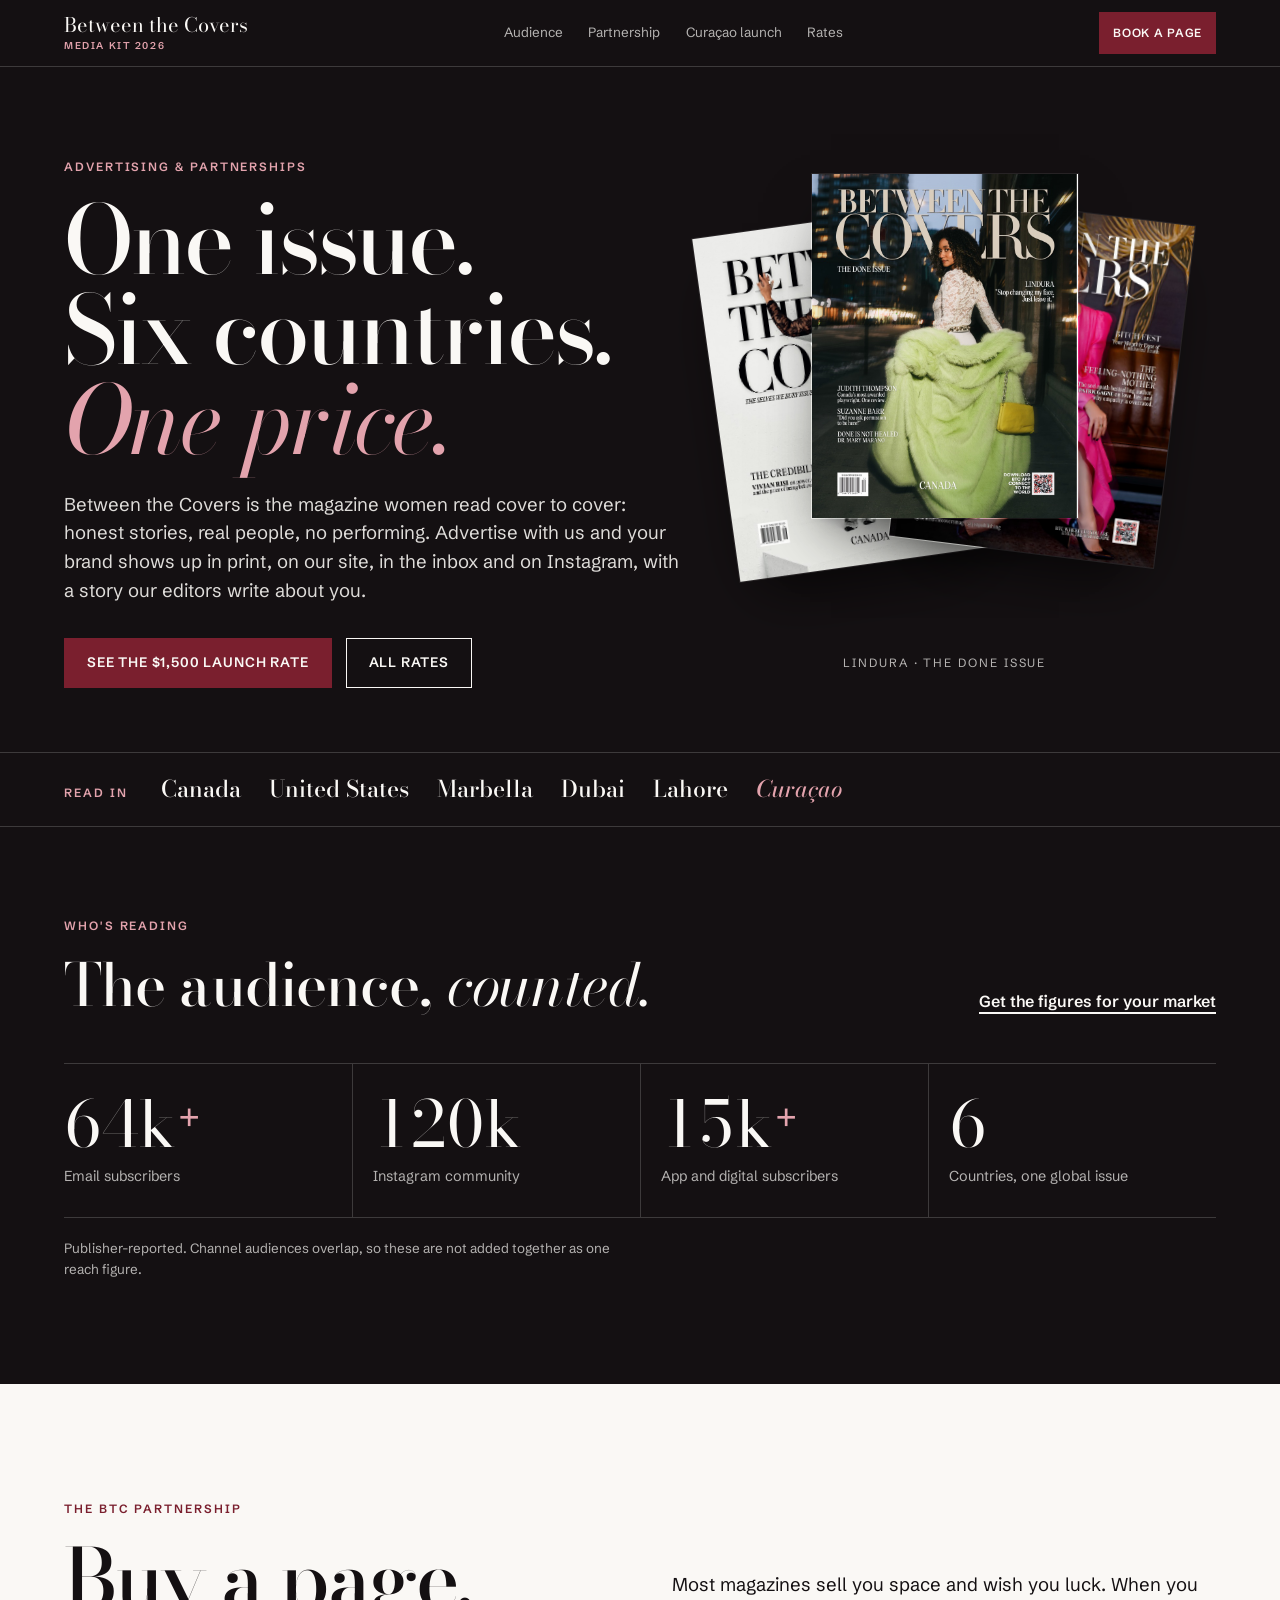
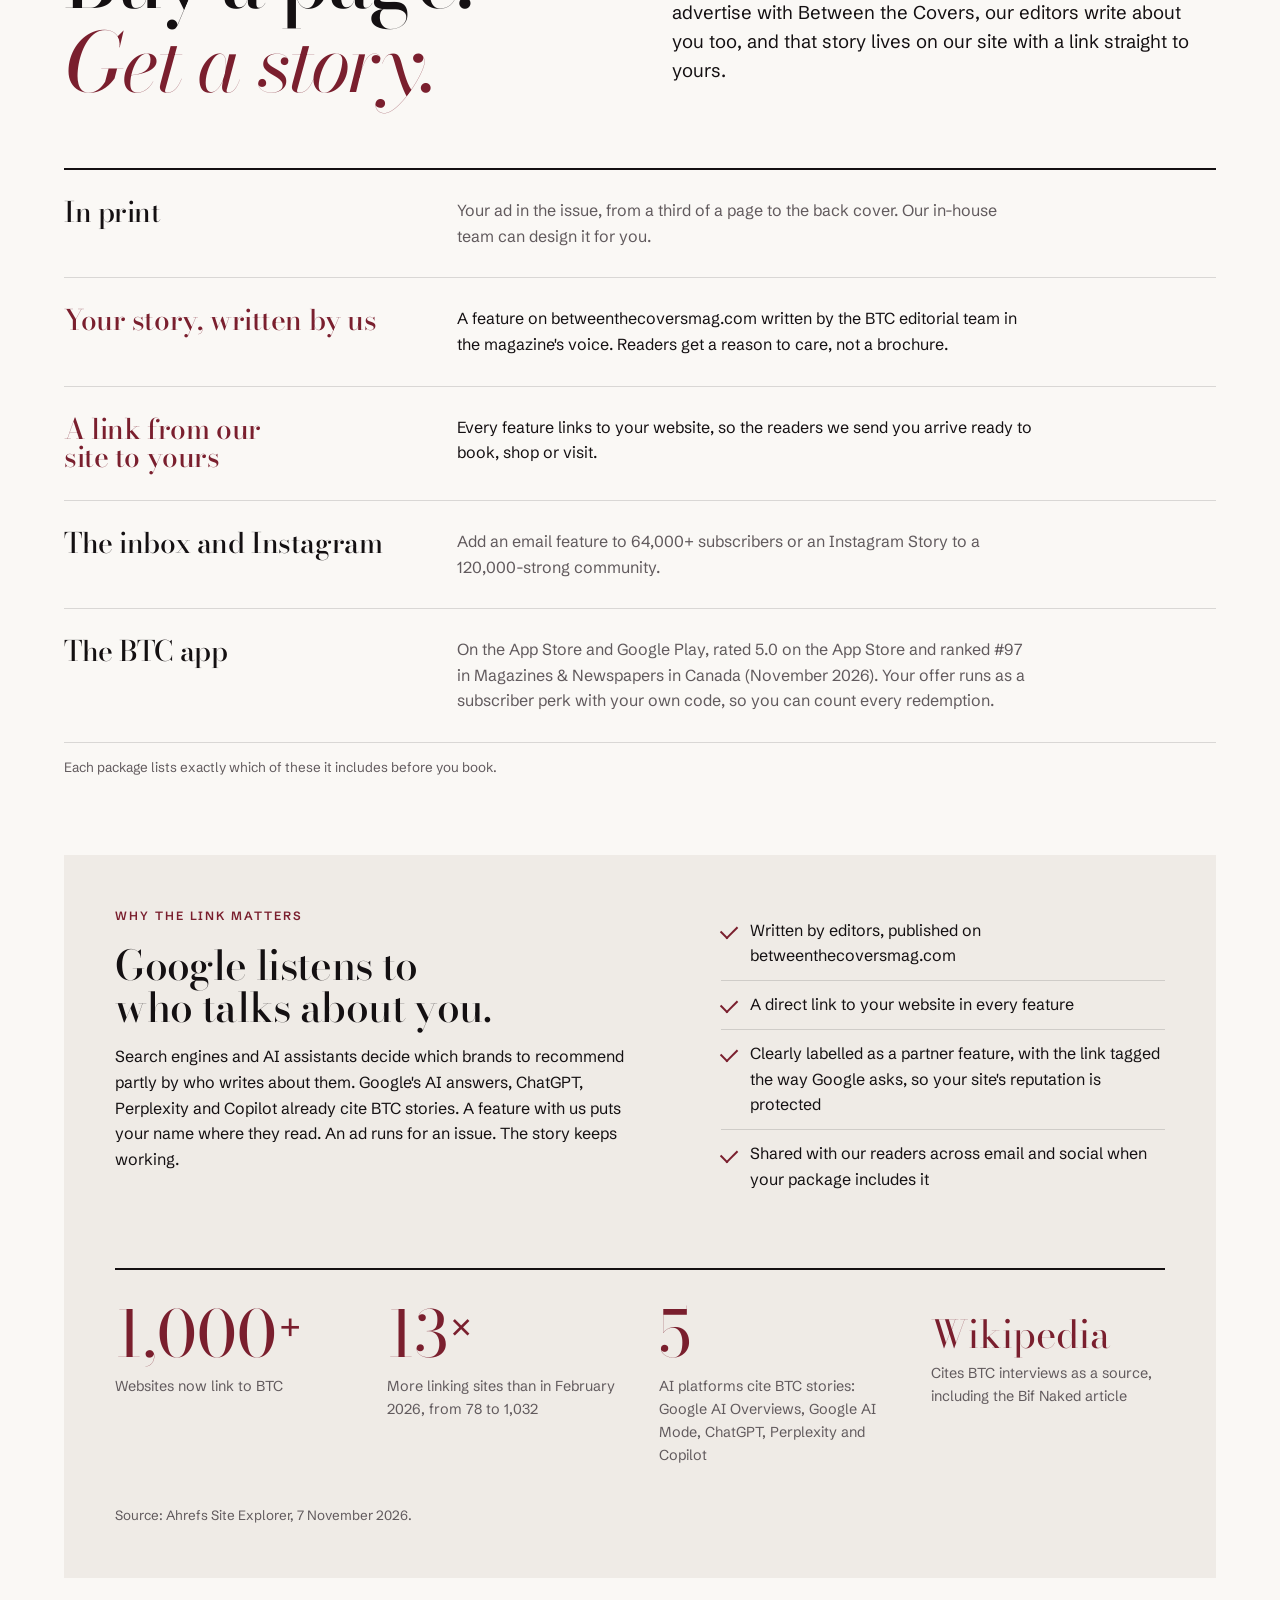
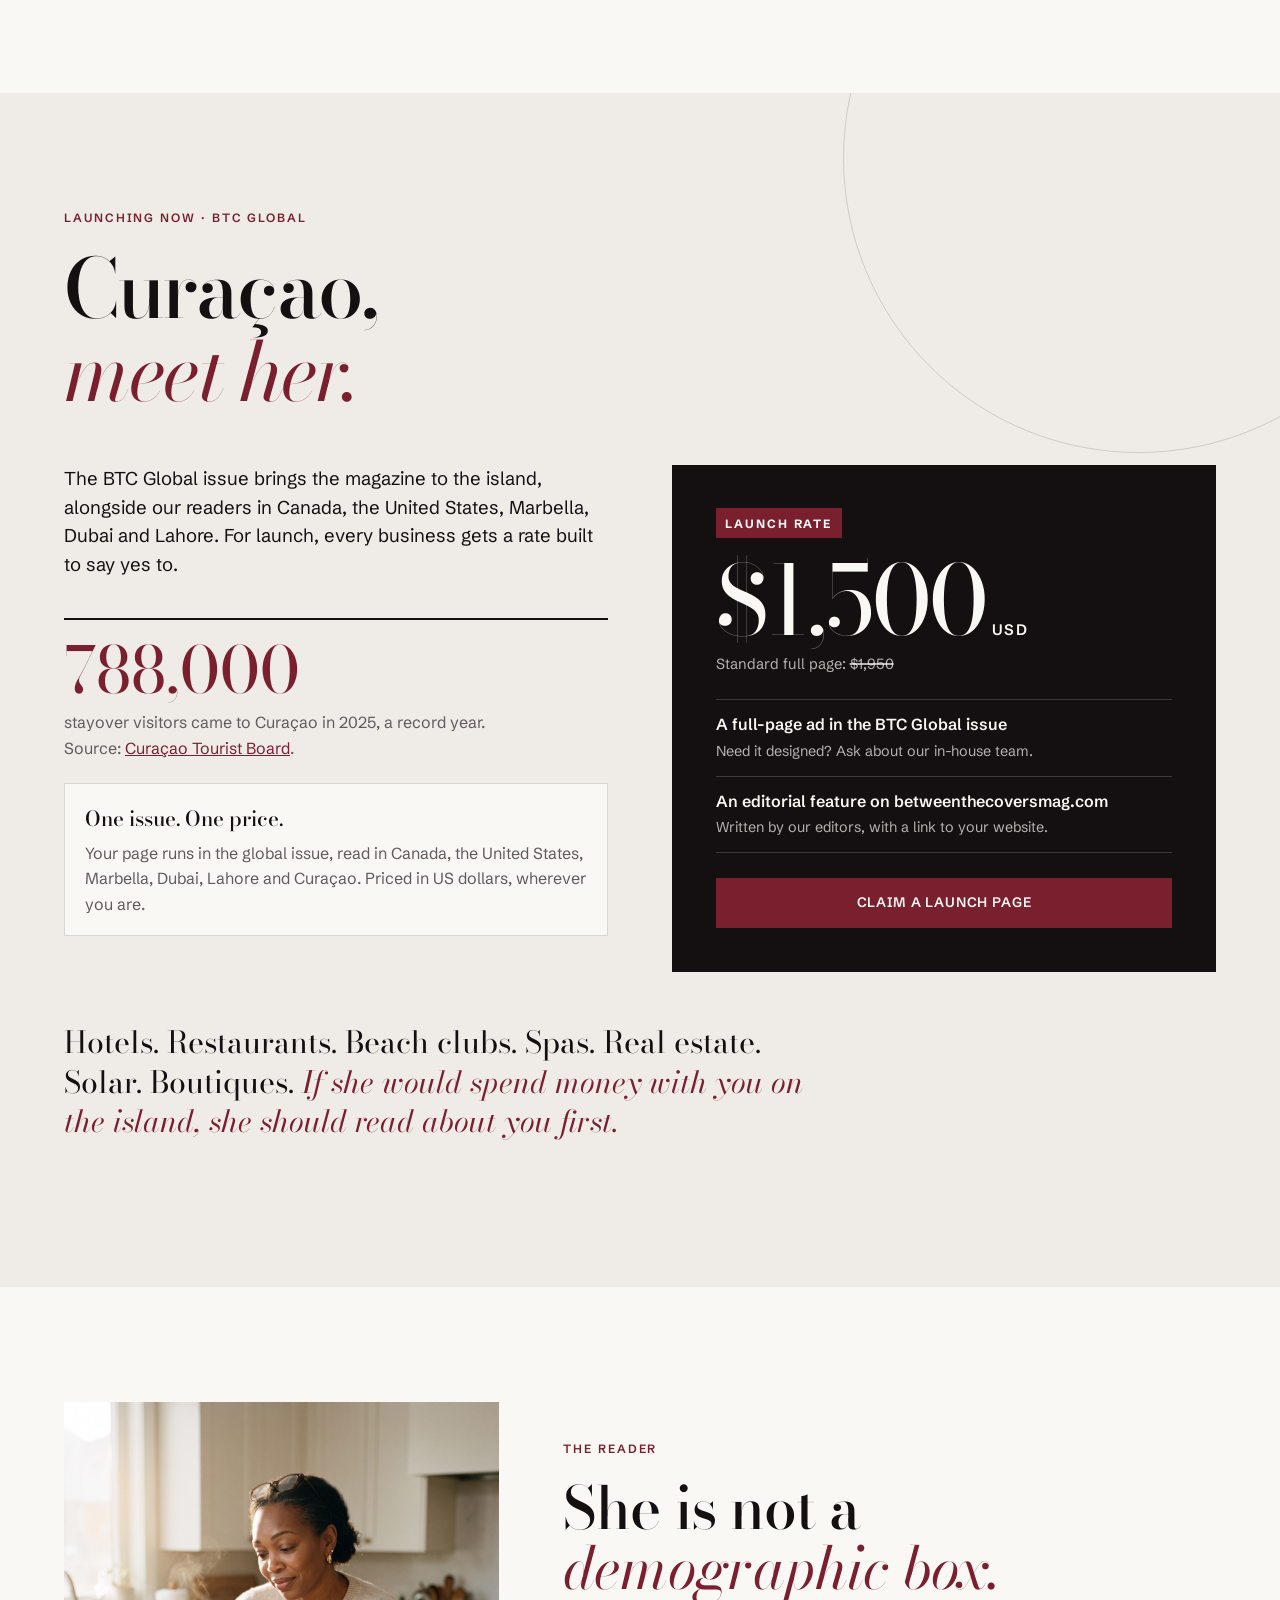
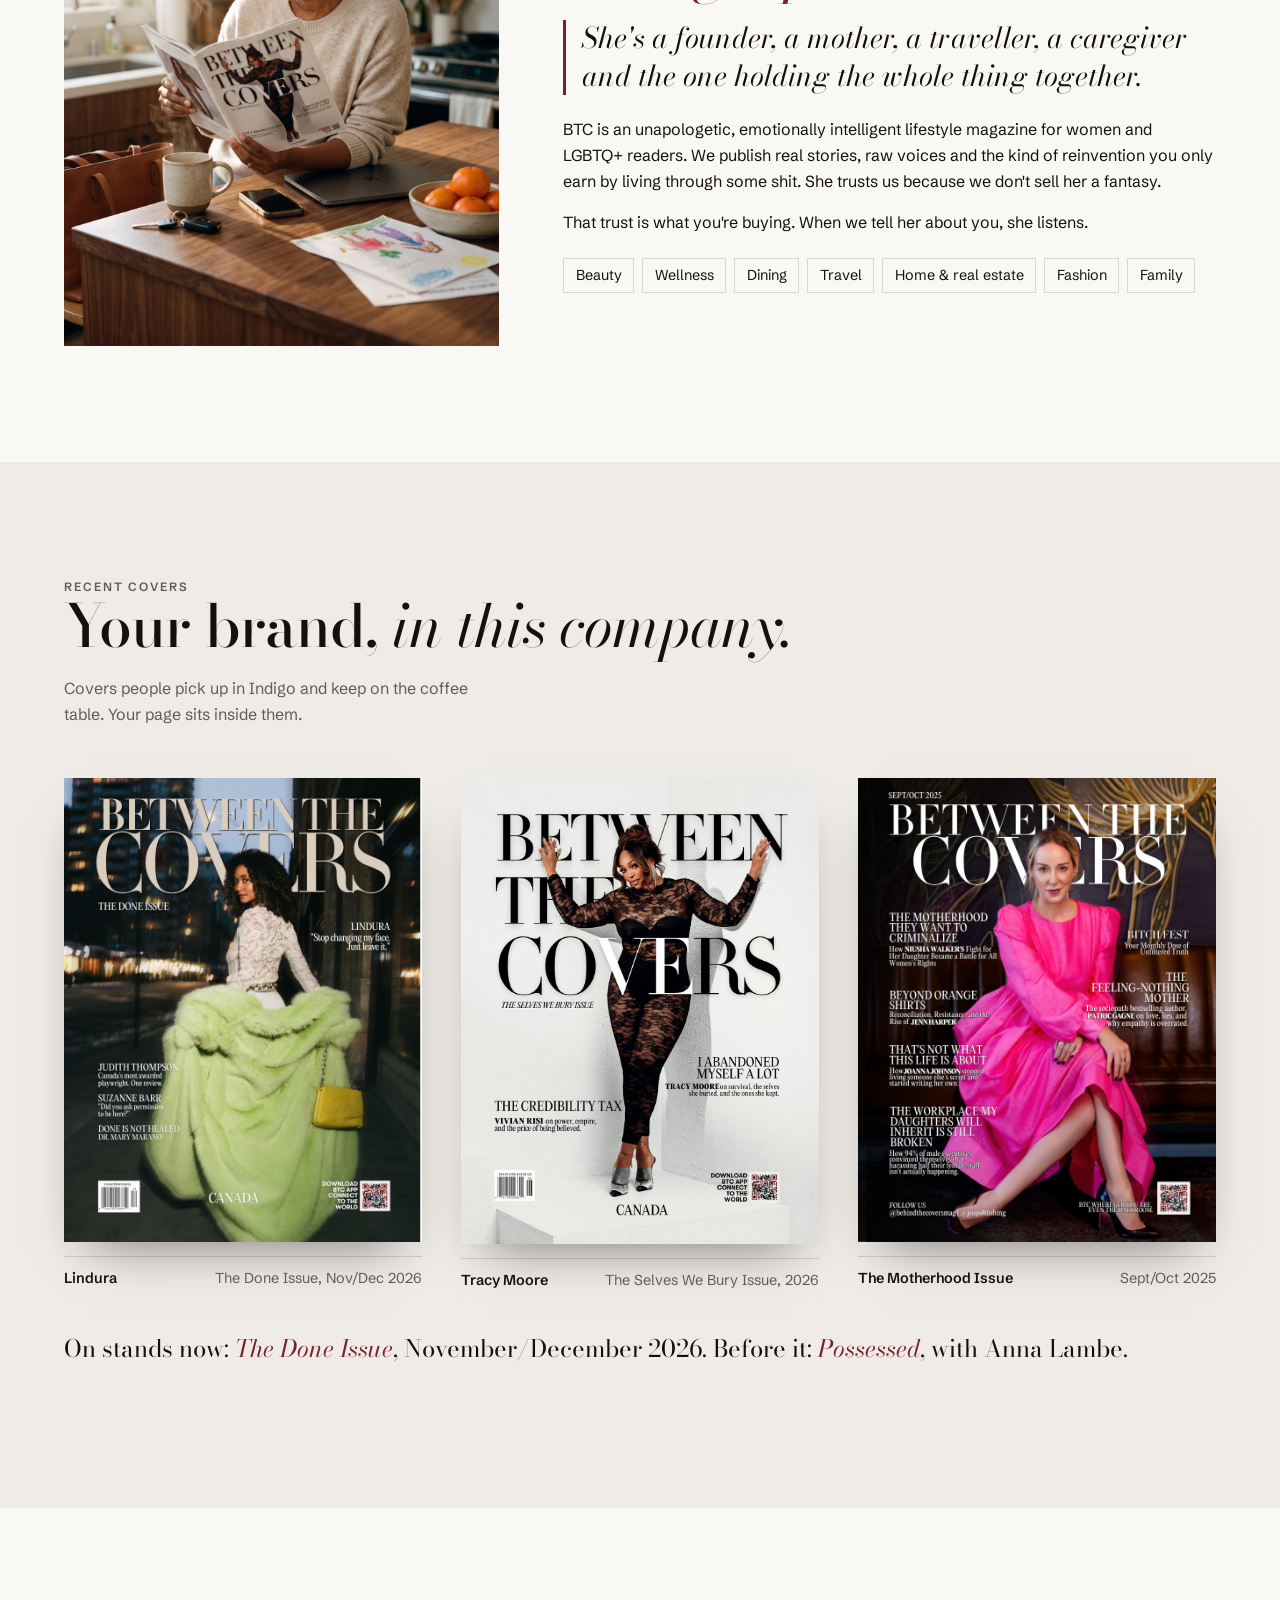
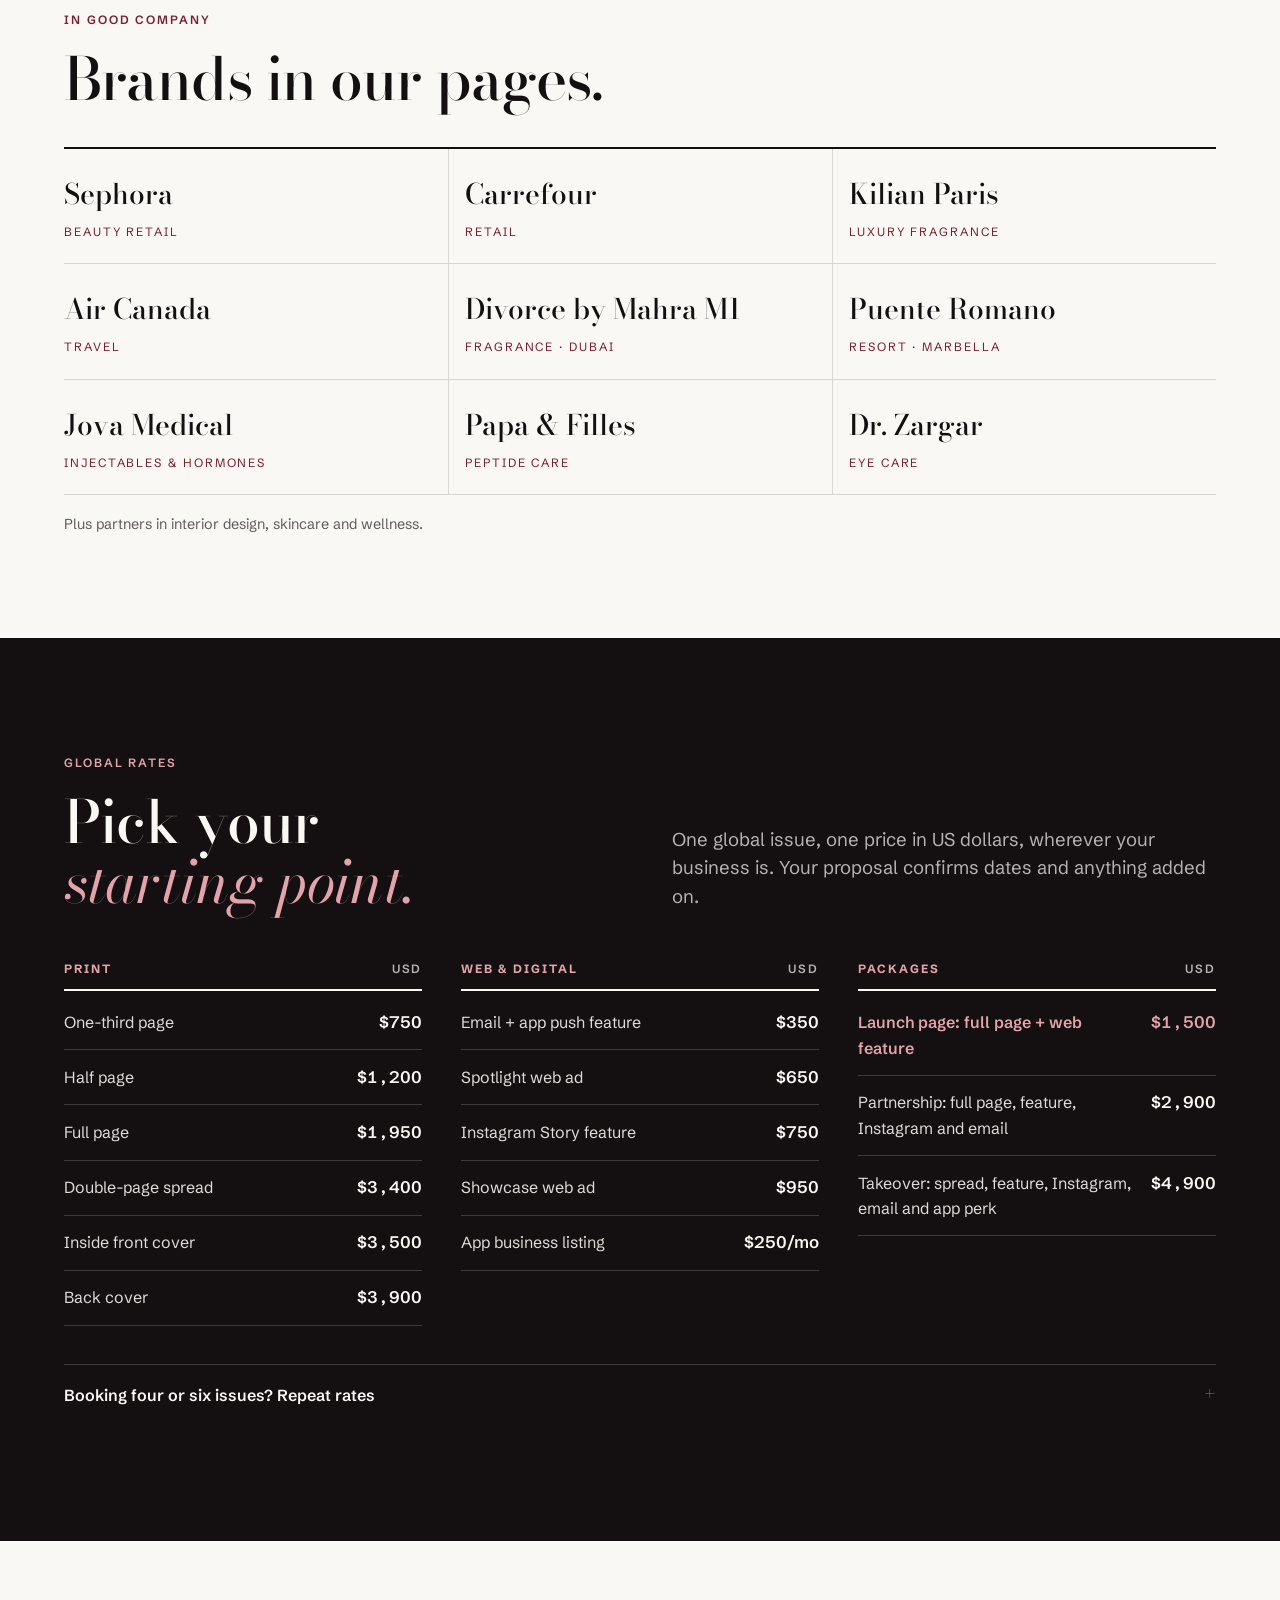
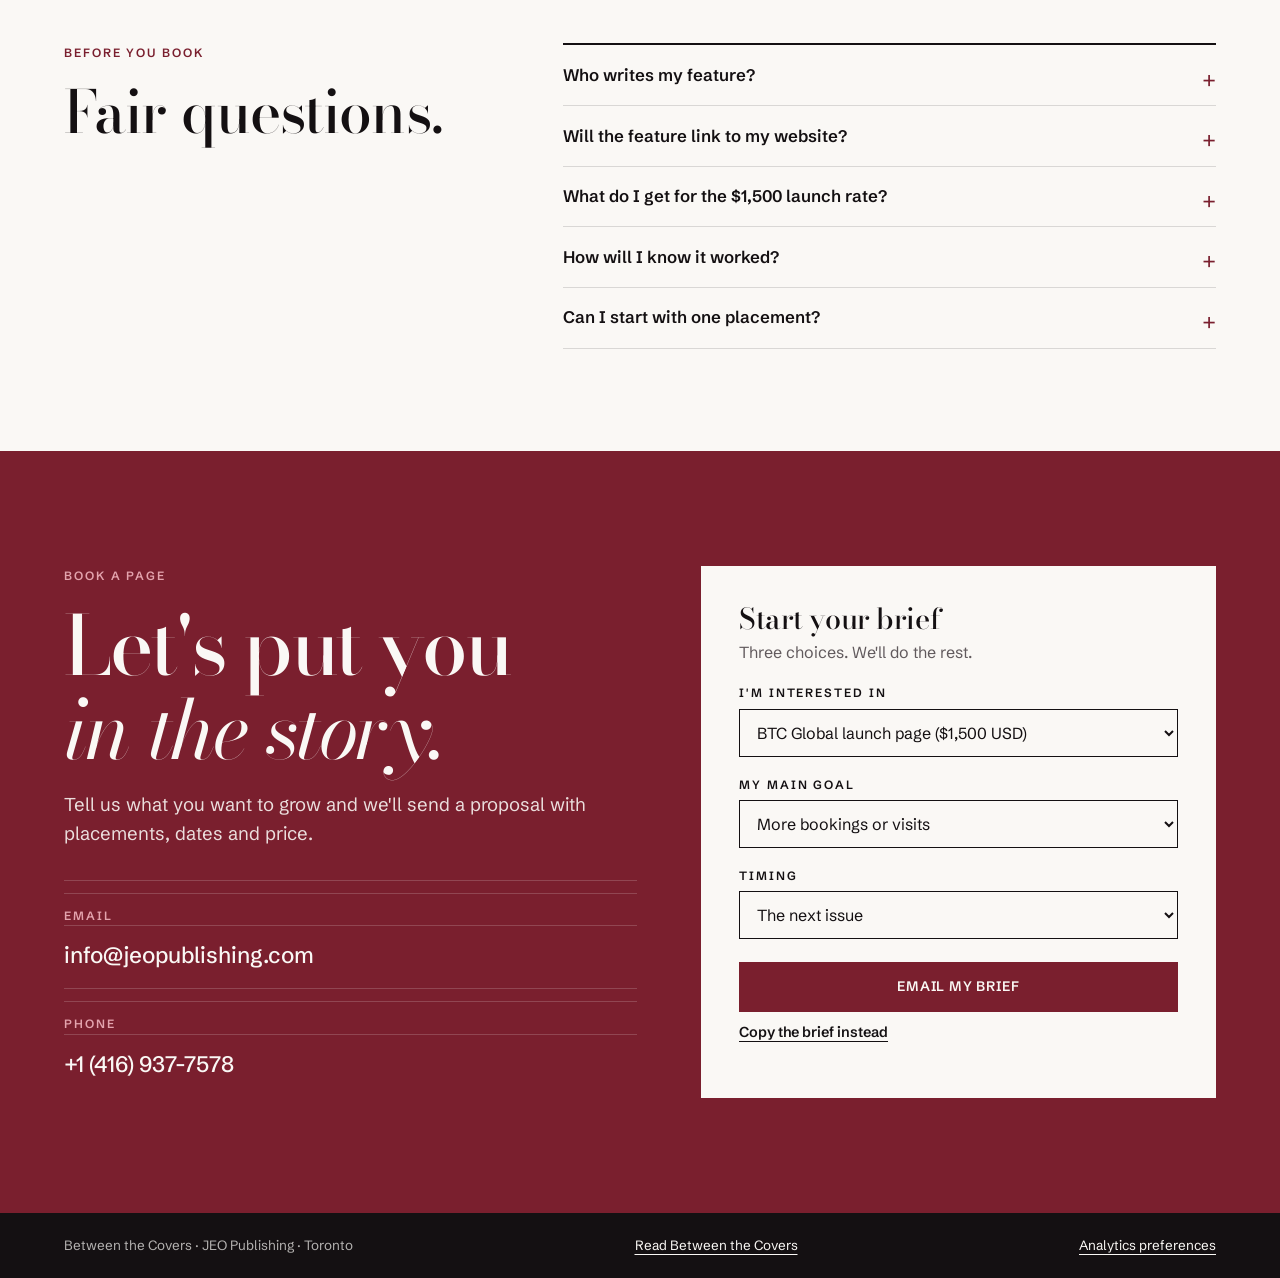
==== commit 1d9cf18b: "Hero: one issue, six countries, one price Co-Authored-By: Claude Opus 5.5 <noreply@anthropic.com>" ====
--- a/index.html
+++ b/index.html
@@ -10,10 +10,10 @@
 <meta name="viewport" content="width=device-width, initial-scale=1, viewport-fit=cover">
 <title>Between the Covers Media Kit</title>
 <meta name="claude:viewport-fit-sides" content="cover">
-<meta name="description" content="Advertise in Between the Covers: print, web, email and Instagram across six editions, an editorial feature with every partnership, and a $1,500 USD launch rate for the BTC Global issue.">
+<meta name="description" content="Advertise in Between the Covers: print, web, email and Instagram in one global issue read in six countries, an editorial feature with every partnership, and a $1,500 USD launch rate for the BTC Global issue.">
 <link rel="canonical" href="https://mediakit.betweenthecoversmag.com/">
 <meta property="og:title" content="Buy a page. Get a story. | Between the Covers Media Kit 2026">
-<meta property="og:description" content="Six editions, one voice, now Curaçao. Every BTC partnership comes with an editorial feature and a link from betweenthecoversmag.com.">
+<meta property="og:description" content="One issue, six countries, one price. Every BTC partnership comes with an editorial feature and a link from betweenthecoversmag.com.">
 <meta property="og:type" content="website">
 <meta property="og:url" content="https://mediakit.betweenthecoversmag.com/">
 <meta property="og:image" content="https://mediakit.betweenthecoversmag.com/assets/covers/tracy-moore-2026.jpg">
@@ -333,7 +333,7 @@
   <div class="wrap">
     <div>
       <p class="kicker">Advertising &amp; partnerships</p>
-      <h1>Six editions.<br>One voice.<br><em>Now Curaçao.</em></h1>
+      <h1>One issue.<br>Six countries.<br><em>One price.</em></h1>
       <p class="lead">Between the Covers is the magazine women read cover to cover: honest stories, real people, no performing. Advertise with us and your brand shows up in print, on our site, in the inbox and on Instagram, with a story our editors write about you.</p>
       <div class="hero-actions">
         <a class="btn btn-fill" href="#global" data-cta="hero_launch">See the $1,500 launch rate</a>
@@ -348,7 +348,7 @@
     </figure>
   </div>
   <div class="editions">
-    <div class="wrap"><span class="lbl">Editions</span><b>Canada</b><b>United States</b><b>Marbella</b><b>Dubai</b><b>Lahore</b><b class="new">Curaçao</b></div>
+    <div class="wrap"><span class="lbl">Read in</span><b>Canada</b><b>United States</b><b>Marbella</b><b>Dubai</b><b>Lahore</b><b class="new">Curaçao</b></div>
   </div>
 </header>
 
@@ -363,7 +363,7 @@
       <div><div class="n">64k<span class="sfx">+</span></div><div class="l">Email subscribers</div></div>
       <div><div class="n">120k</div><div class="l">Instagram community</div></div>
       <div><div class="n">15k<span class="sfx">+</span></div><div class="l">App and digital subscribers</div></div>
-      <div><div class="n">6</div><div class="l">Editions, from Toronto to Willemstad</div></div>
+      <div><div class="n">6</div><div class="l">Countries, one global issue</div></div>
     </div>
     <p class="fine">Publisher-reported. Channel audiences overlap, so these are not added together as one reach figure.</p>
   </div>
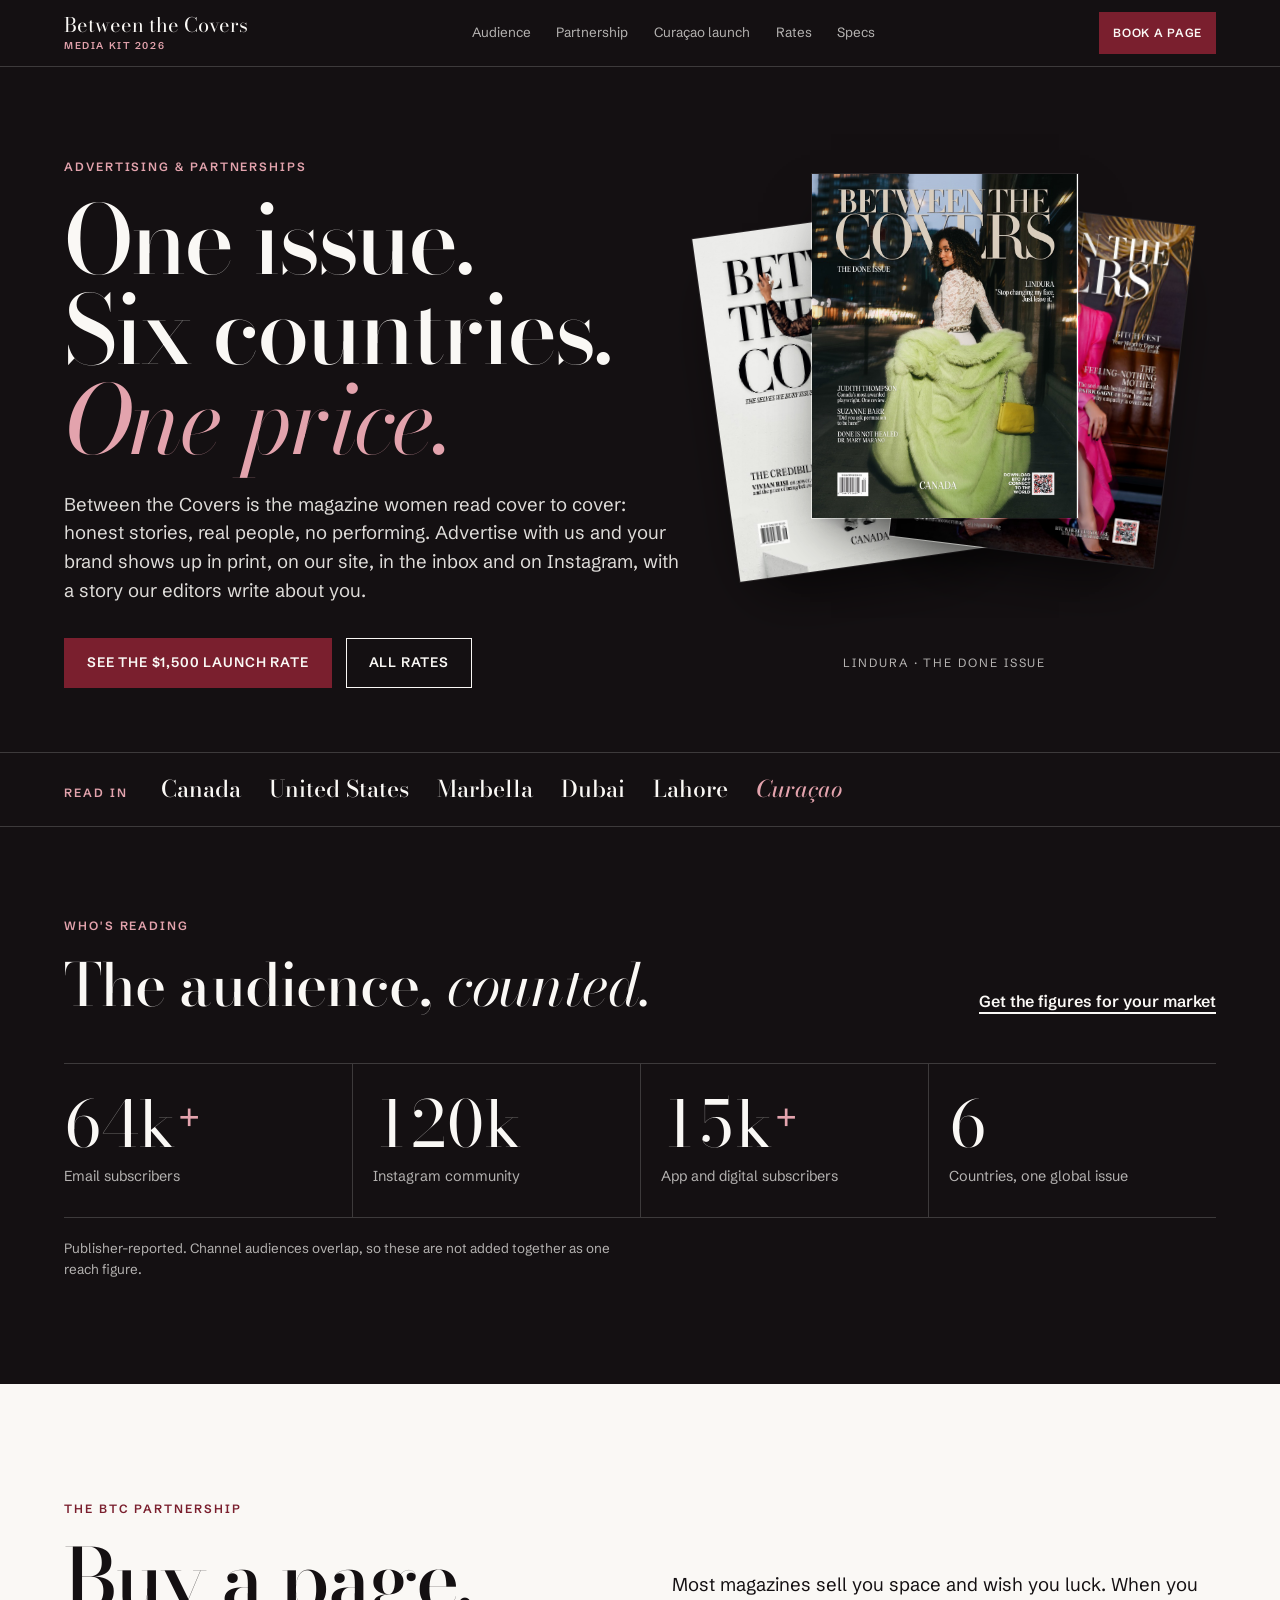
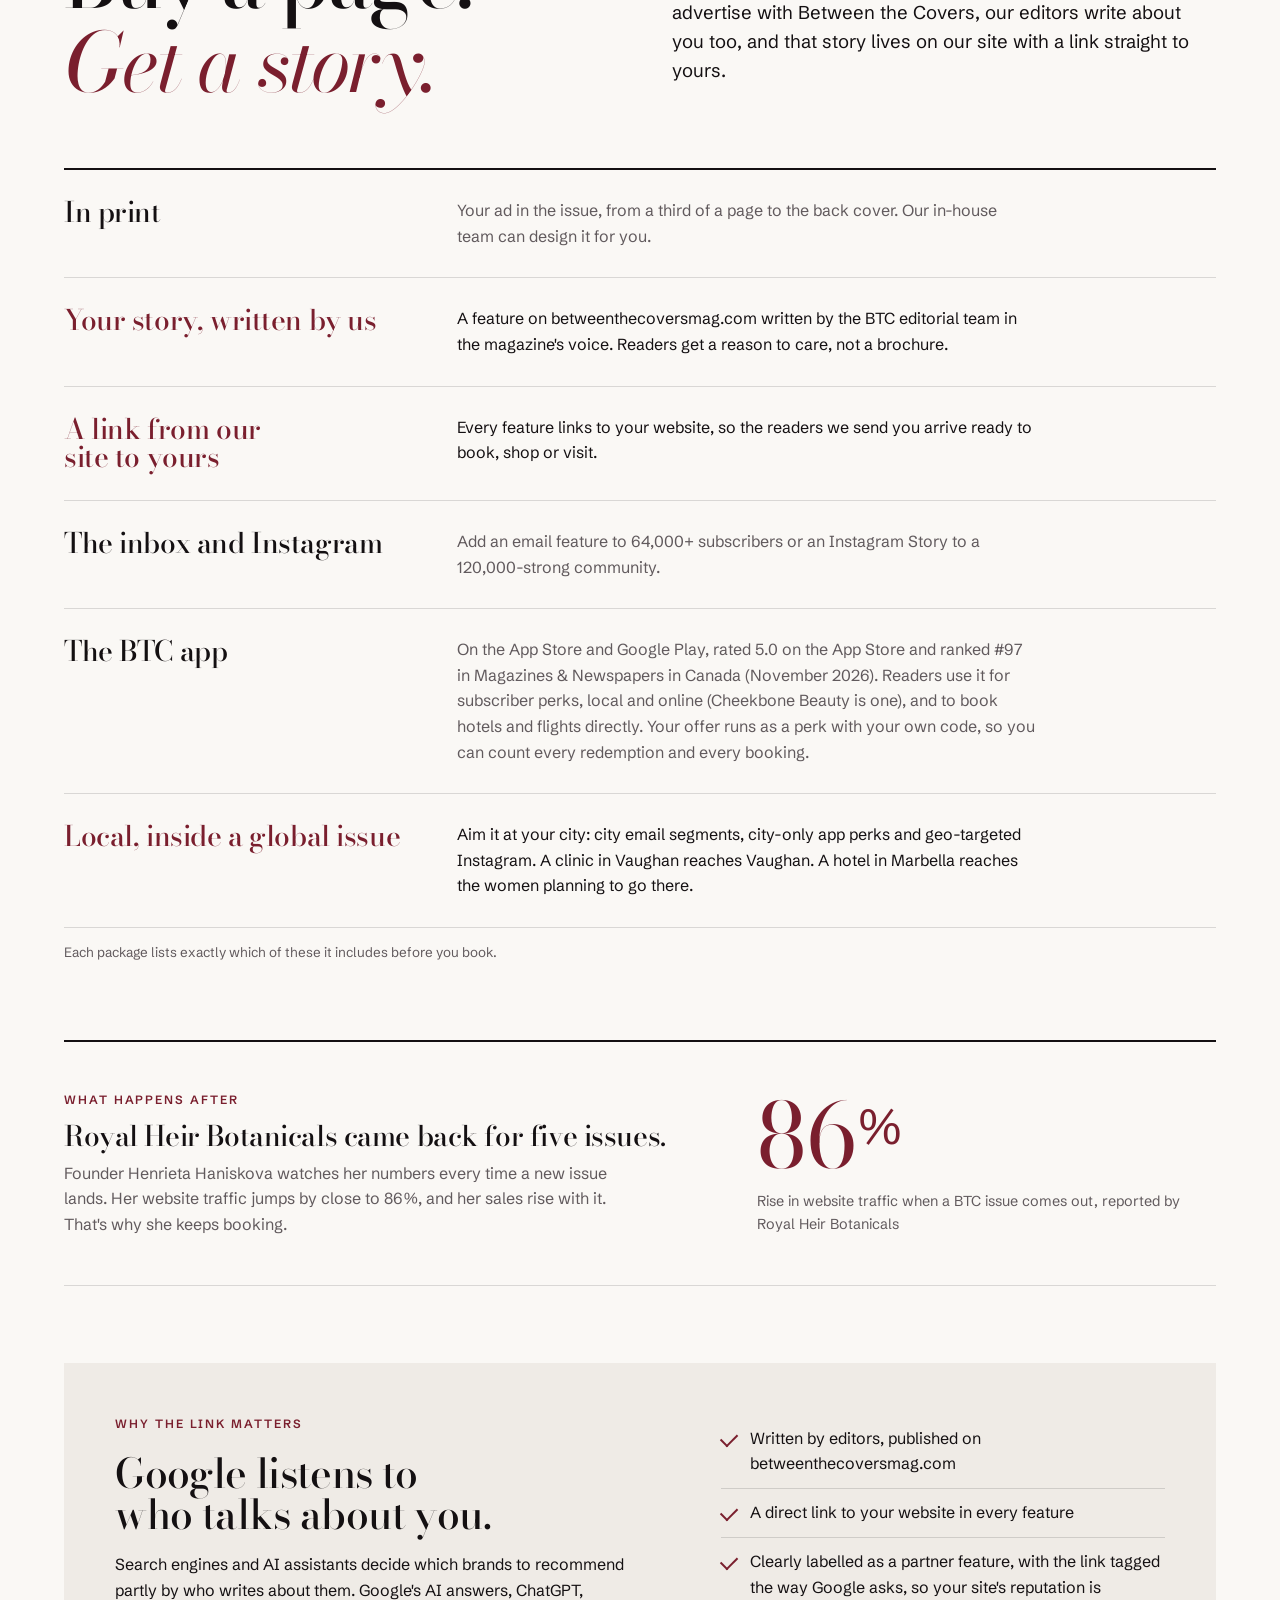
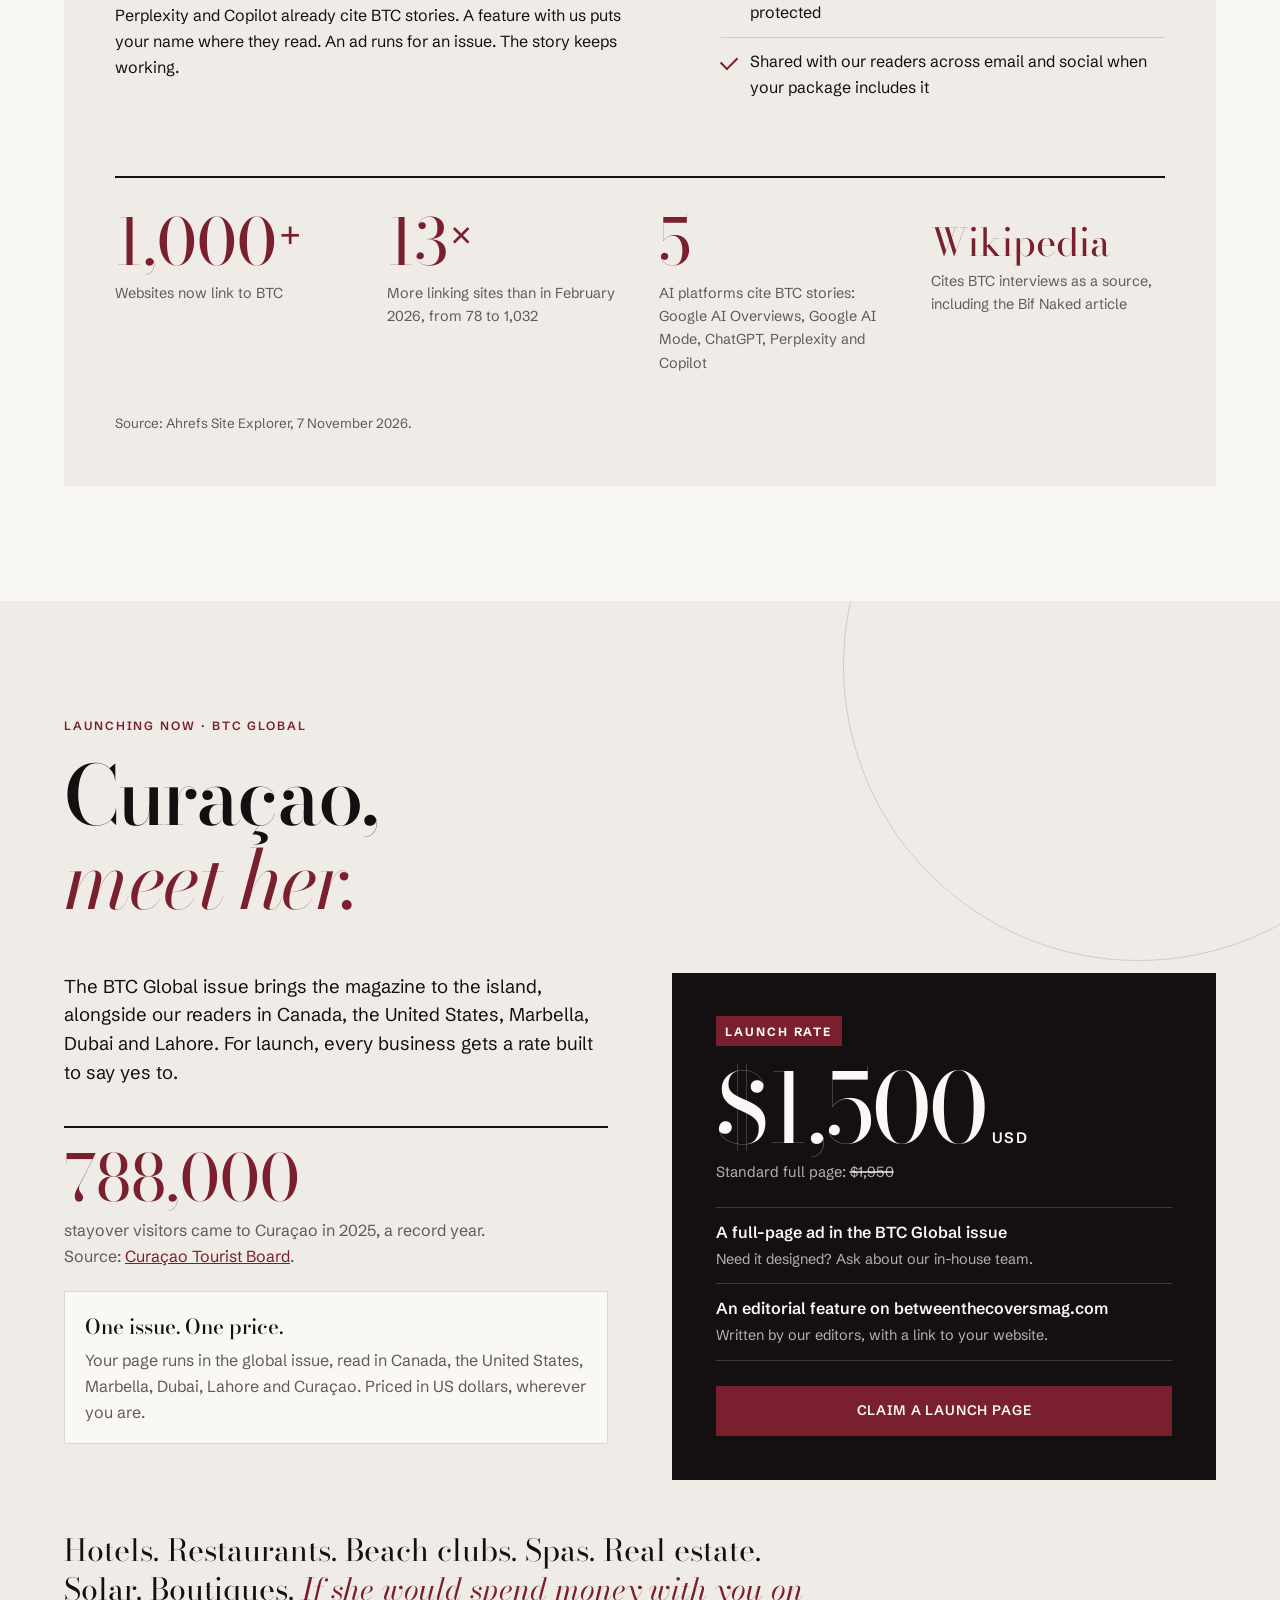
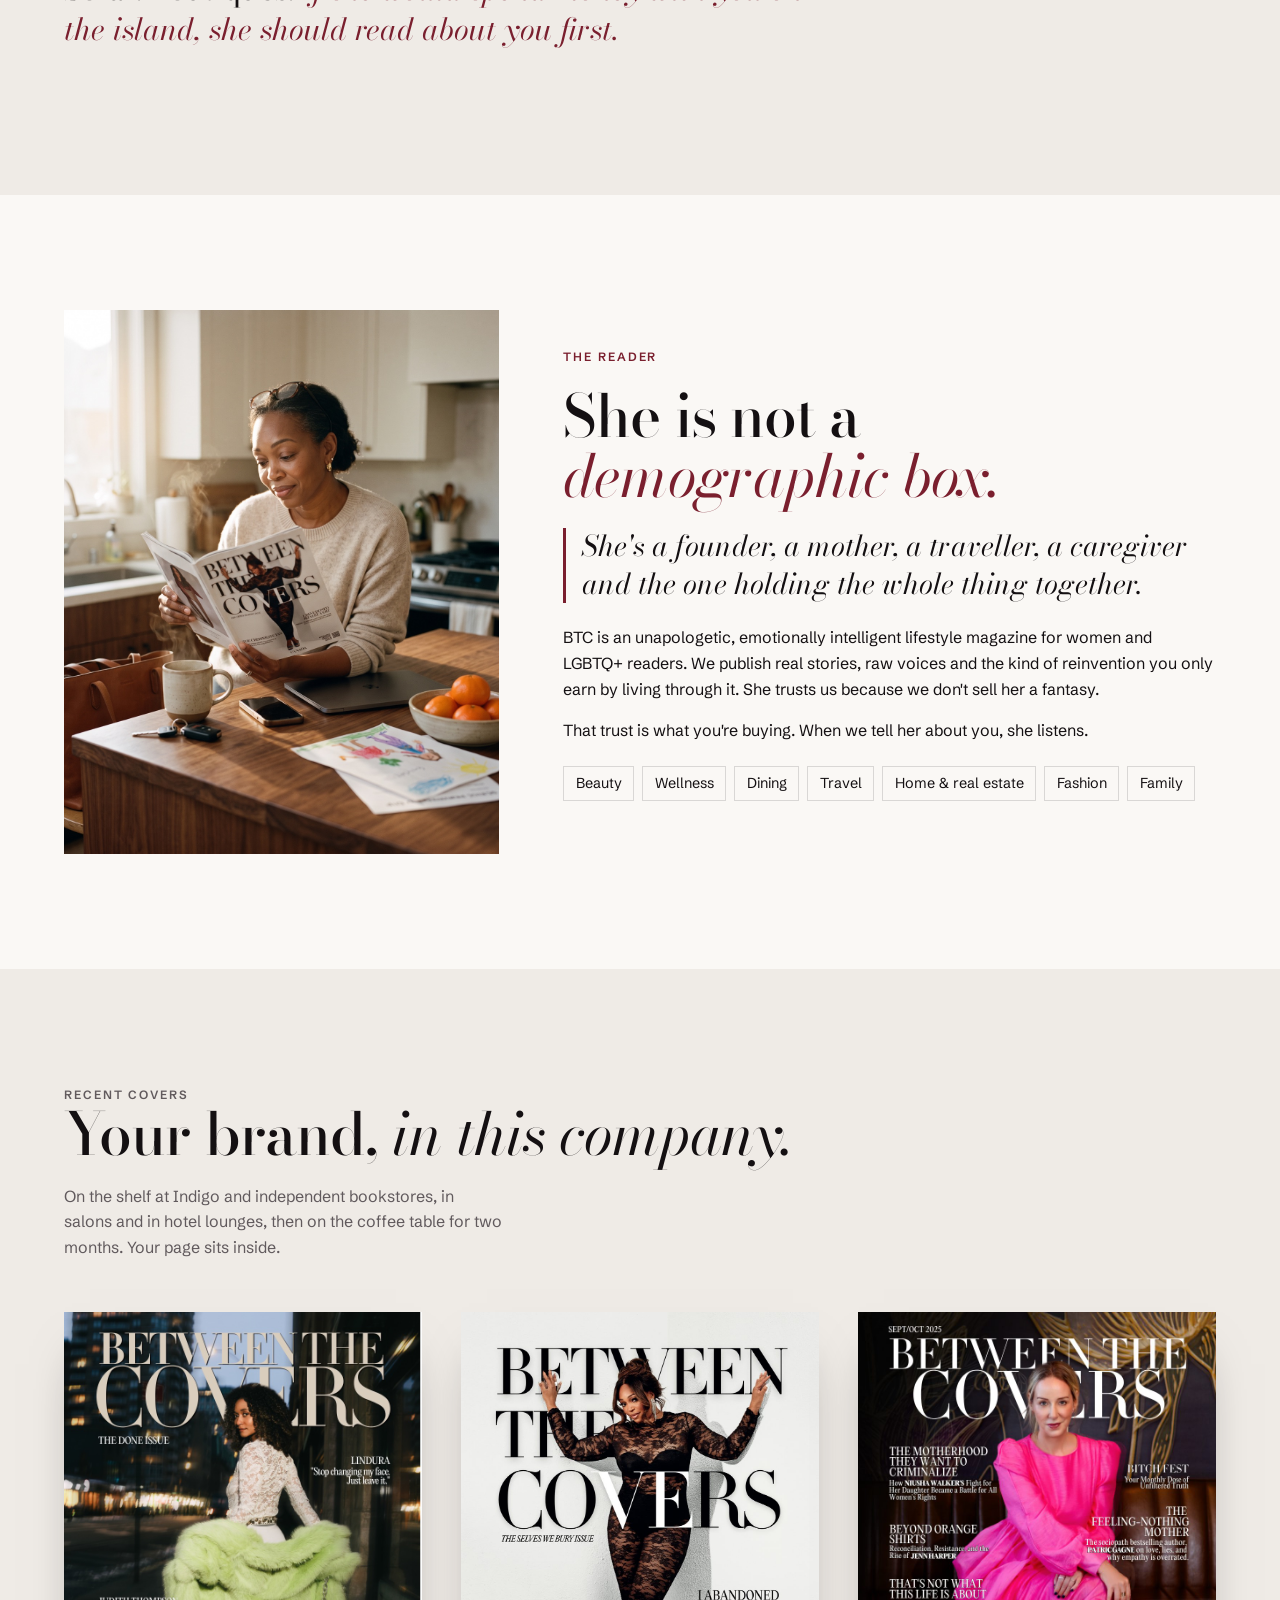
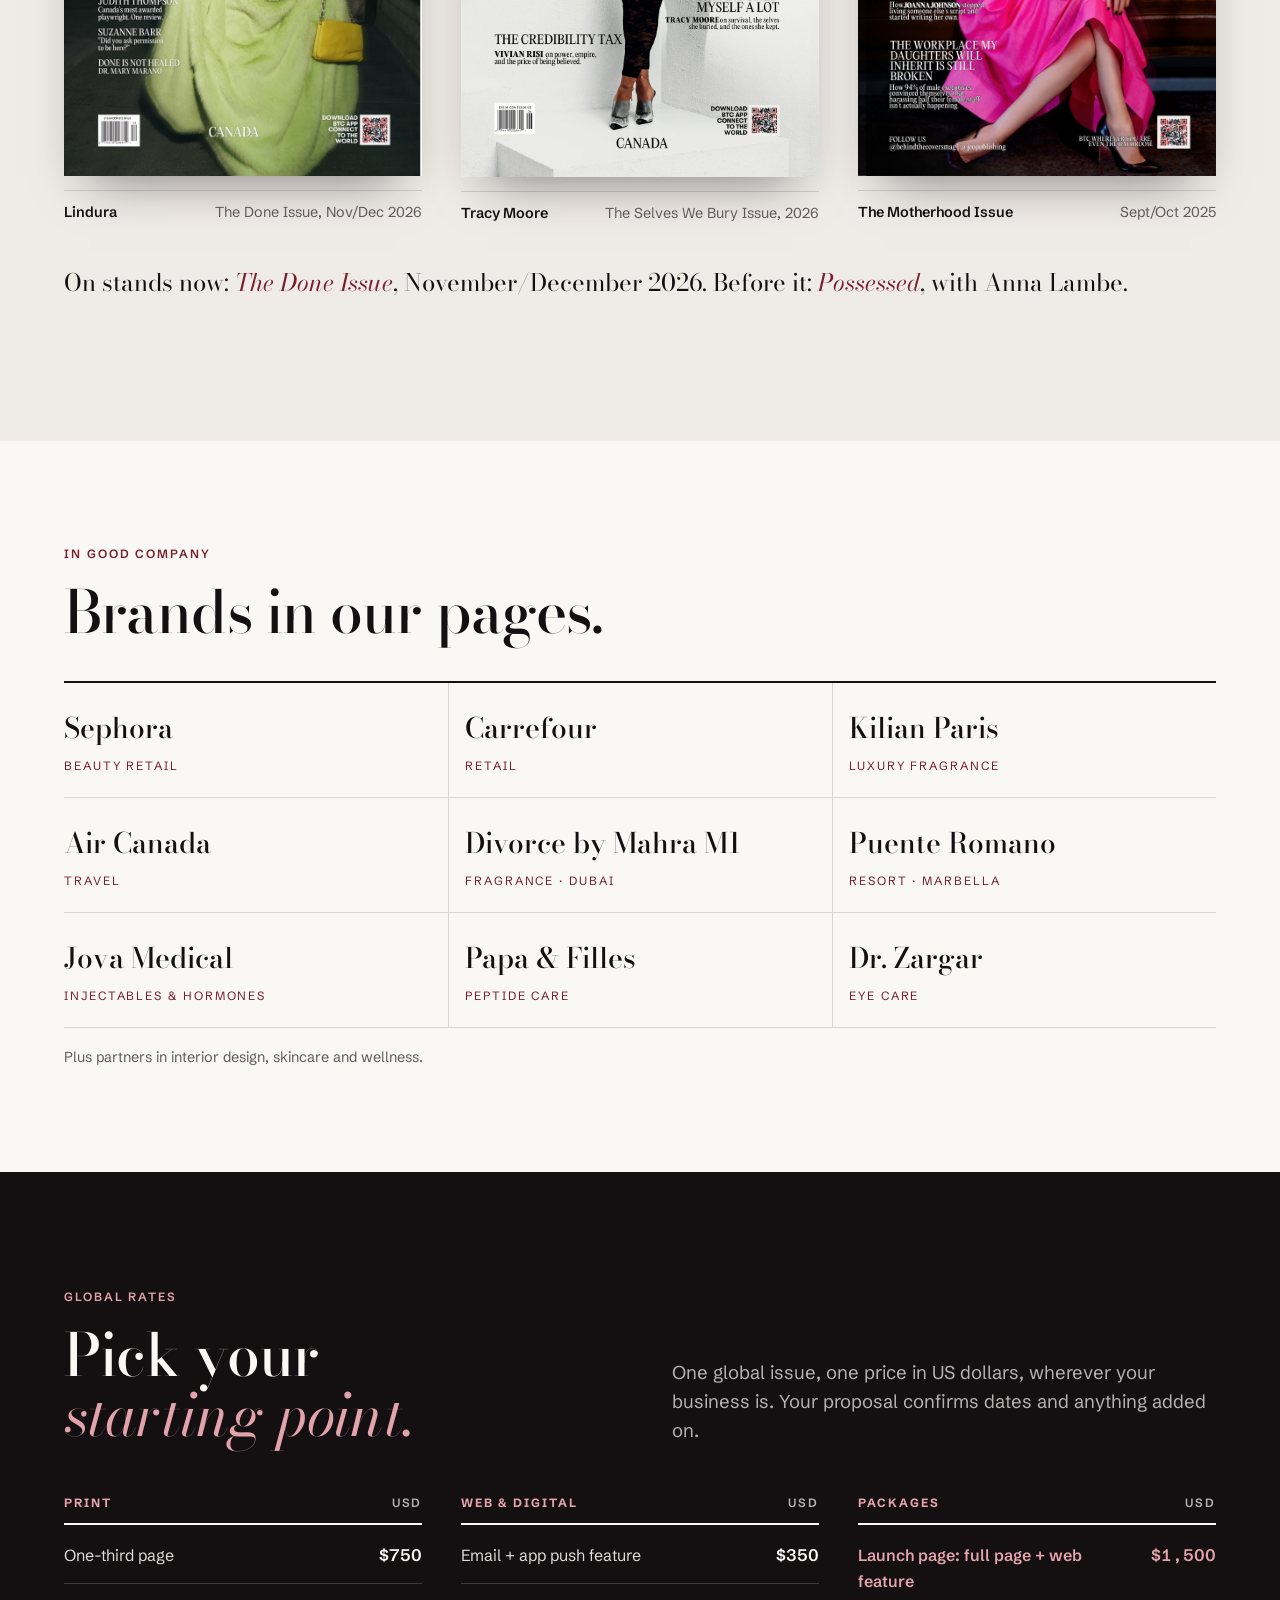
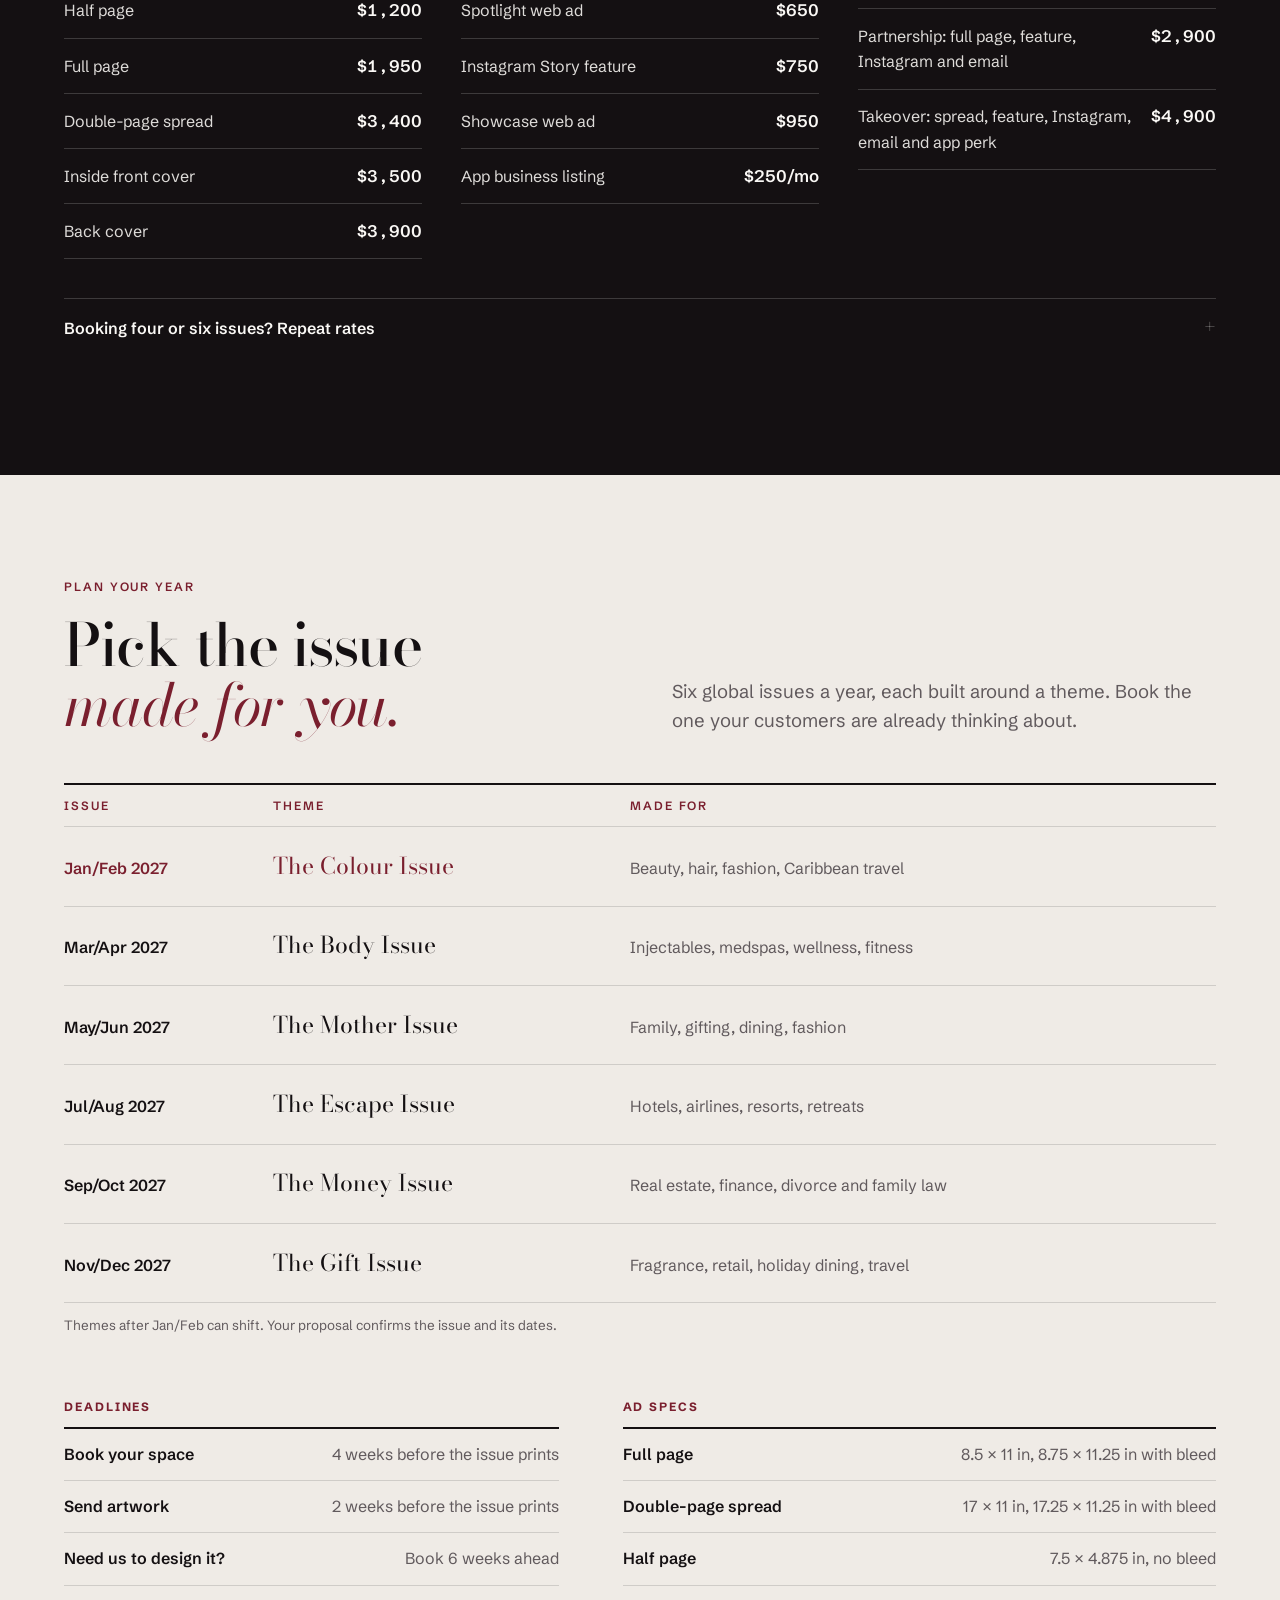
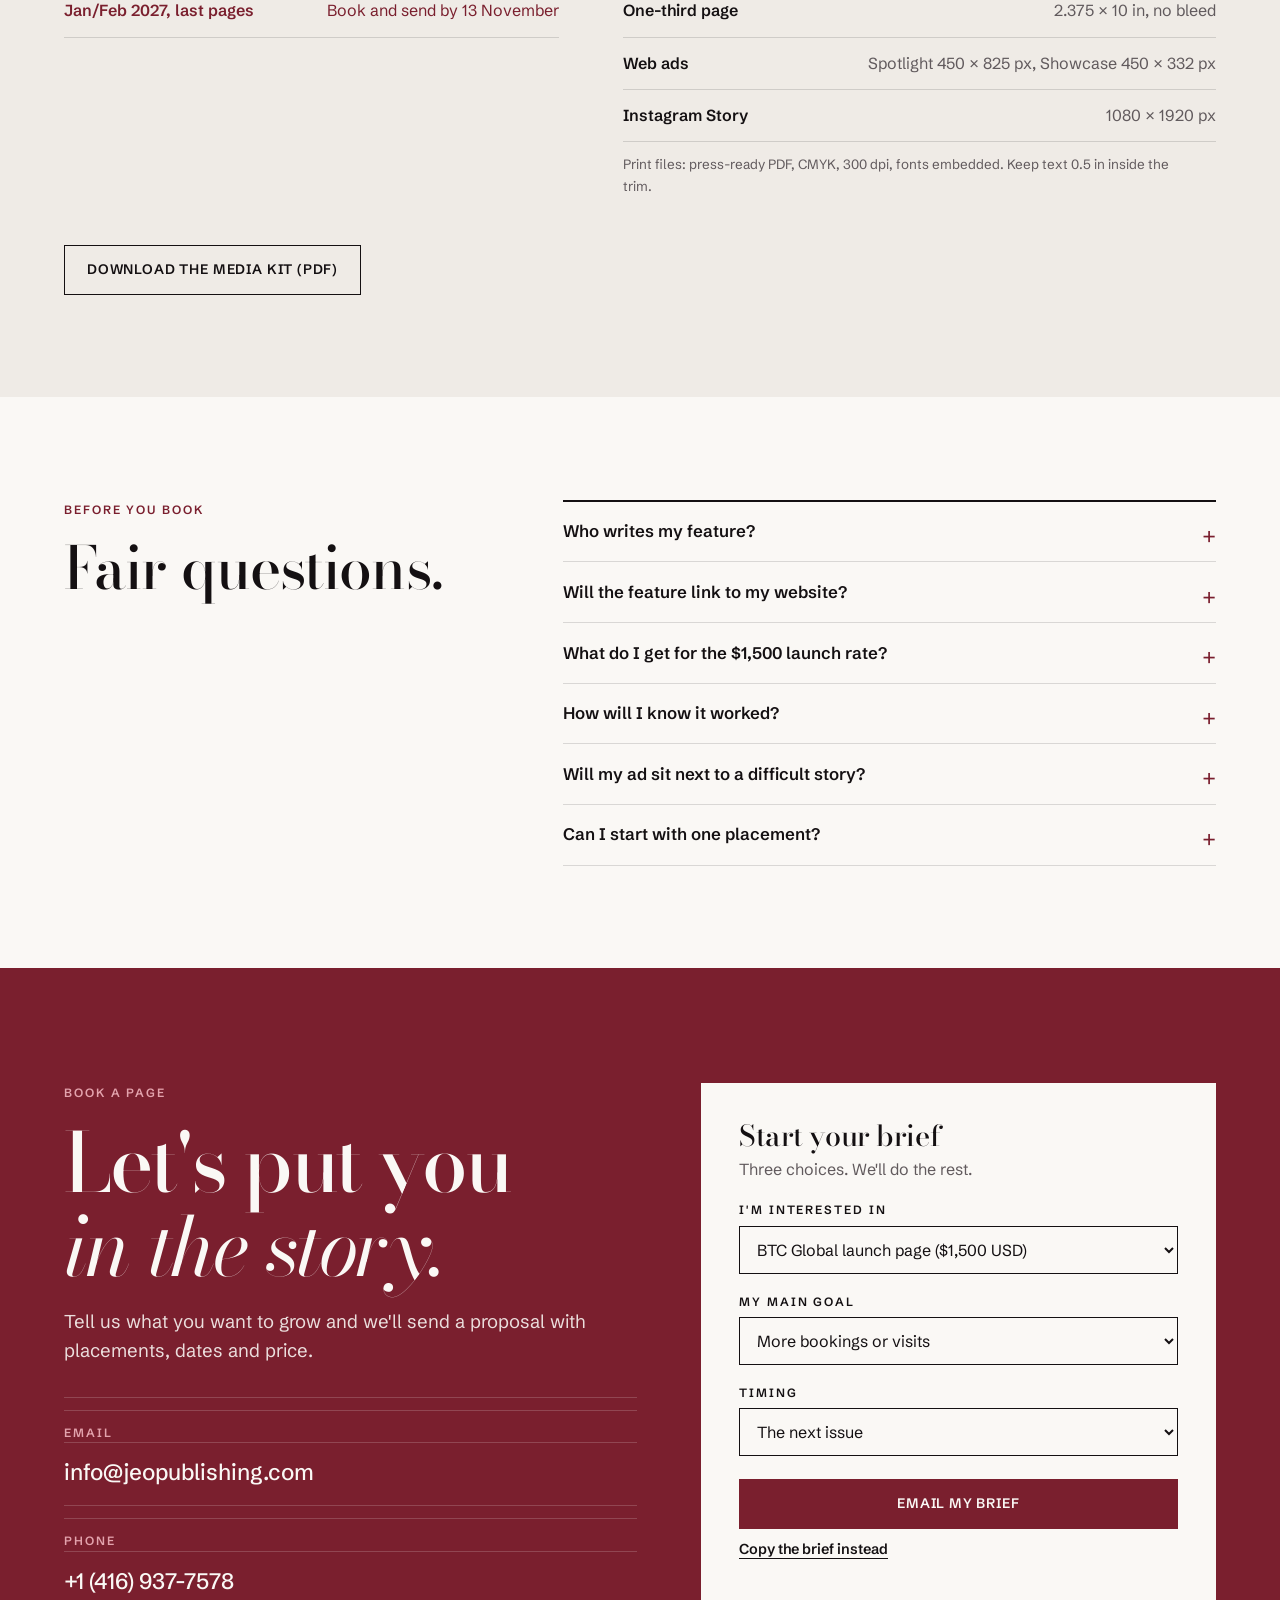
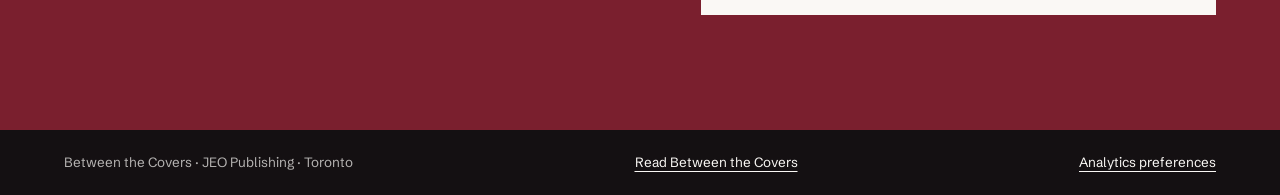
==== commit 907adf75: "Buyer-ready kit: case study, perks, local reach, calendar, specs, deadlines, PDF Co-Authored-By: Cla" ====
--- a/index.html
+++ b/index.html
@@ -294,9 +294,40 @@
 .analytics-choice .btn{min-height:42px;padding:.5em 1em;font-size:.76rem}
 
 /* responsive */
+/* case study */
+.case{margin-top:clamp(48px,6vw,80px);display:grid;grid-template-columns:minmax(0,1.4fr) minmax(0,1fr);gap:clamp(24px,4vw,64px);align-items:center;border-top:2px solid var(--ink);border-bottom:1px solid var(--line);padding-block:clamp(28px,4vw,48px)}
+.case h3{font-size:var(--fs-h3);margin-bottom:.6rem}
+.case p{color:var(--mute);max-width:58ch;margin:0}
+.case .kicker{color:var(--oxblood);margin-bottom:.8rem}
+.case-stat .n{font-family:var(--display);font-size:clamp(3.4rem,7vw,5.6rem);line-height:1;color:var(--oxblood);font-variant-numeric:lining-nums}
+.case-stat .n .sfx{color:var(--oxblood)}
+.case-stat p{margin-top:.6rem;font-size:var(--fs-small)}
+/* plan: calendar, deadlines, specs */
+.plan{padding-block:clamp(64px,8vw,112px);background:var(--paper-2)}
+.plan-head{display:grid;grid-template-columns:minmax(0,1fr) minmax(0,1fr);gap:clamp(24px,5vw,72px);align-items:end;margin-bottom:clamp(28px,4vw,48px)}
+.plan-head h2{font-size:var(--fs-h2)}
+.plan-head h2 em{color:var(--oxblood)}
+.plan-head .lead{margin:0;color:var(--mute)}
+.cal{width:100%;min-width:520px;border-collapse:collapse;border-top:2px solid var(--ink)}
+.cal th,.cal td{text-align:left;padding:.9em .6em .9em 0;border-bottom:1px solid var(--line);vertical-align:baseline}
+.cal thead th{font-size:var(--fs-label);letter-spacing:var(--track-label);text-transform:uppercase;color:var(--oxblood);font-weight:600}
+.cal tbody th{font-weight:600;white-space:nowrap}
+.cal tbody td:nth-child(2){font-family:var(--display);font-size:clamp(1.15rem,1.8vw,1.45rem)}
+.cal tbody td:last-child{color:var(--mute)}
+.cal .now th,.cal .now td:nth-child(2){color:var(--oxblood)}
+.plan .fine{margin:12px 0 0}
+.plan-grid{display:grid;grid-template-columns:minmax(0,1fr) minmax(0,1.2fr);gap:clamp(28px,5vw,72px);margin-top:clamp(40px,5vw,64px)}
+.plan-grid h3{font-family:var(--text);font-size:var(--fs-label);font-weight:700;letter-spacing:var(--track-label);text-transform:uppercase;color:var(--oxblood);padding-bottom:14px;border-bottom:2px solid var(--ink);margin:0}
+.deadlines{margin:0}
+.deadlines div{display:flex;justify-content:space-between;align-items:baseline;gap:16px;padding:.8em 0;border-bottom:1px solid var(--line)}
+.deadlines dt{font-weight:600}
+.deadlines dd{margin:0;color:var(--mute);text-align:right}
+.deadlines .now dt,.deadlines .now dd{color:var(--oxblood)}
+.plan .dl{margin-top:clamp(32px,4vw,48px);color:var(--ink);border-color:var(--ink)}
+.plan .dl:hover{background:var(--ink);color:var(--paper)}
 @media (max-width:980px){
   .nav-links{display:none}
-  .hero .wrap,.partner-top,.authority,.global-grid,.reader .wrap,.rates-head,.faq .wrap,.contact .wrap{grid-template-columns:minmax(0,1fr)}
+  .hero .wrap,.partner-top,.authority,.global-grid,.reader .wrap,.rates-head,.faq .wrap,.contact .wrap,.case,.plan-head,.plan-grid{grid-template-columns:minmax(0,1fr)}
   .fan{justify-self:center;max-width:420px}
   .rate-cols{grid-template-columns:minmax(0,1fr)}
   .num-grid{grid-template-columns:repeat(2,minmax(0,1fr))}
@@ -315,6 +346,18 @@
   .num-grid>div:nth-child(3){padding-left:0}
   .nav .btn{display:none}
 }
+@media print{
+  @page{size:8.5in 11in;margin:0}
+  *{-webkit-print-color-adjust:exact;print-color-adjust:exact;animation:none!important;transition:none!important}
+  .nav,.skip-link,.brief,.analytics-choice,.hero-actions,.plan .dl,.link{display:none!important}
+  .contact .wrap{grid-template-columns:minmax(0,1fr)}
+  .case,.authority,.roster,.rate-cols,.cal,.plan-grid,.covers{break-inside:avoid}
+  .faq details p{display:block}
+  *{box-shadow:none!important;filter:none!important}
+  h2,h3,.kicker,.rates-head,.plan-head{break-after:avoid}
+  .offer,.reader .wrap>div:last-child,.rates-head,.faq details,.stack-row{break-inside:avoid}
+  .global .kicker{break-before:page}
+}
 </style>
 <script src="sales.js?v=20261107" defer></script>
 </head>
@@ -324,7 +367,7 @@
 <nav class="nav" aria-label="Media kit">
   <div class="wrap">
     <a class="brand" href="#top">Between the Covers<small>Media kit 2026</small></a>
-    <div class="nav-links"><a href="#numbers">Audience</a><a href="#partnership">Partnership</a><a href="#global">Curaçao launch</a><a href="#rates">Rates</a></div>
+    <div class="nav-links"><a href="#numbers">Audience</a><a href="#partnership">Partnership</a><a href="#global">Curaçao launch</a><a href="#rates">Rates</a><a href="#plan">Specs</a></div>
     <a class="btn btn-fill" href="#contact" data-cta="nav">Book a page</a>
   </div>
 </nav>
@@ -380,9 +423,22 @@
       <div class="stack-row hl"><h3>Your story, written by us</h3><p>A feature on betweenthecoversmag.com written by the BTC editorial team in the magazine's voice. Readers get a reason to care, not a brochure.</p></div>
       <div class="stack-row hl"><h3>A link from our site to yours</h3><p>Every feature links to your website, so the readers we send you arrive ready to book, shop or visit.</p></div>
       <div class="stack-row"><h3>The inbox and Instagram</h3><p>Add an email feature to 64,000+ subscribers or an Instagram Story to a 120,000-strong community.</p></div>
-      <div class="stack-row"><h3>The BTC app</h3><p>On the App Store and Google Play, rated 5.0 on the App Store and ranked #97 in Magazines &amp; Newspapers in Canada (November 2026). Your offer runs as a subscriber perk with your own code, so you can count every redemption.</p></div>
+      <div class="stack-row"><h3>The BTC app</h3><p>On the App Store and Google Play, rated 5.0 on the App Store and ranked #97 in Magazines &amp; Newspapers in Canada (November 2026). Readers use it for subscriber perks, local and online (Cheekbone Beauty is one), and to book hotels and flights directly. Your offer runs as a perk with your own code, so you can count every redemption and every booking.</p></div>
+      <div class="stack-row hl"><h3>Local, inside a global issue</h3><p>Aim it at your city: city email segments, city-only app perks and geo-targeted Instagram. A clinic in Vaughan reaches Vaughan. A hotel in Marbella reaches the women planning to go there.</p></div>
     </div>
     <p class="fine" style="margin-top:14px">Each package lists exactly which of these it includes before you book.</p>
+
+    <div class="case">
+      <div>
+        <p class="kicker">What happens after</p>
+        <h3>Royal Heir Botanicals came back for five issues.</h3>
+        <p>Founder Henrieta Haniskova watches her numbers every time a new issue lands. Her website traffic jumps by close to 86%, and her sales rise with it. That's why she keeps booking.</p>
+      </div>
+      <div class="case-stat">
+        <div class="n">86<span class="sfx">%</span></div>
+        <p>Rise in website traffic when a BTC issue comes out, reported by Royal Heir Botanicals</p>
+      </div>
+    </div>
 
     <div class="authority">
       <div>
@@ -450,7 +506,7 @@
       <p class="kicker">The reader</p>
       <h2>She is not a<br><em>demographic box.</em></h2>
       <p class="pull">She's a founder, a mother, a traveller, a caregiver and the one holding the whole thing together.</p>
-      <p>BTC is an unapologetic, emotionally intelligent lifestyle magazine for women and LGBTQ+ readers. We publish real stories, raw voices and the kind of reinvention you only earn by living through some shit. She trusts us because we don't sell her a fantasy.</p>
+      <p>BTC is an unapologetic, emotionally intelligent lifestyle magazine for women and LGBTQ+ readers. We publish real stories, raw voices and the kind of reinvention you only earn by living through it. She trusts us because we don't sell her a fantasy.</p>
       <p>That trust is what you're buying. When we tell her about you, she listens.</p>
       <ul class="cats" aria-label="Categories our readers spend on"><li>Beauty</li><li>Wellness</li><li>Dining</li><li>Travel</li><li>Home &amp; real estate</li><li>Fashion</li><li>Family</li></ul>
     </div>
@@ -461,7 +517,7 @@
   <div class="wrap">
     <div class="covers-head">
       <div><p class="kicker">Recent covers</p><h2>Your brand, <em>in this company.</em></h2></div>
-      <p>Covers people pick up in Indigo and keep on the coffee table. Your page sits inside them.</p>
+      <p>On the shelf at Indigo and independent bookstores, in salons and in hotel lounges, then on the coffee table for two months. Your page sits inside.</p>
     </div>
     <div class="covers">
       <figure><img src="assets/covers/lindura-done-2026.jpg" width="816" height="1056" alt="The Done Issue featuring Lindura" loading="lazy"><figcaption><b>Lindura</b><span>The Done Issue, Nov/Dec 2026</span></figcaption></figure>
@@ -546,6 +602,54 @@
   </div>
 </section>
 
+<section class="plan" id="plan">
+  <div class="wrap">
+    <div class="plan-head">
+      <div><p class="kicker">Plan your year</p><h2>Pick the issue <em>made for you.</em></h2></div>
+      <p class="lead">Six global issues a year, each built around a theme. Book the one your customers are already thinking about.</p>
+    </div>
+    <div class="table-scroll" role="region" aria-label="2027 editorial calendar" tabindex="0">
+      <table class="cal">
+        <thead><tr><th scope="col">Issue</th><th scope="col">Theme</th><th scope="col">Made for</th></tr></thead>
+        <tbody>
+          <tr class="now"><th scope="row">Jan/Feb 2027</th><td>The Colour Issue</td><td>Beauty, hair, fashion, Caribbean travel</td></tr>
+          <tr><th scope="row">Mar/Apr 2027</th><td>The Body Issue</td><td>Injectables, medspas, wellness, fitness</td></tr>
+          <tr><th scope="row">May/Jun 2027</th><td>The Mother Issue</td><td>Family, gifting, dining, fashion</td></tr>
+          <tr><th scope="row">Jul/Aug 2027</th><td>The Escape Issue</td><td>Hotels, airlines, resorts, retreats</td></tr>
+          <tr><th scope="row">Sep/Oct 2027</th><td>The Money Issue</td><td>Real estate, finance, divorce and family law</td></tr>
+          <tr><th scope="row">Nov/Dec 2027</th><td>The Gift Issue</td><td>Fragrance, retail, holiday dining, travel</td></tr>
+        </tbody>
+      </table>
+    </div>
+    <p class="fine">Themes after Jan/Feb can shift. Your proposal confirms the issue and its dates.</p>
+
+    <div class="plan-grid">
+      <div>
+        <h3>Deadlines</h3>
+        <dl class="deadlines">
+          <div><dt>Book your space</dt><dd>4 weeks before the issue prints</dd></div>
+          <div><dt>Send artwork</dt><dd>2 weeks before the issue prints</dd></div>
+          <div><dt>Need us to design it?</dt><dd>Book 6 weeks ahead</dd></div>
+          <div class="now"><dt>Jan/Feb 2027, last pages</dt><dd>Book and send by 13 November</dd></div>
+        </dl>
+      </div>
+      <div>
+        <h3>Ad specs</h3>
+        <dl class="deadlines">
+          <div><dt>Full page</dt><dd>8.5 &times; 11 in, 8.75 &times; 11.25 in with bleed</dd></div>
+          <div><dt>Double-page spread</dt><dd>17 &times; 11 in, 17.25 &times; 11.25 in with bleed</dd></div>
+          <div><dt>Half page</dt><dd>7.5 &times; 4.875 in, no bleed</dd></div>
+          <div><dt>One-third page</dt><dd>2.375 &times; 10 in, no bleed</dd></div>
+          <div><dt>Web ads</dt><dd>Spotlight 450 &times; 825 px, Showcase 450 &times; 332 px</dd></div>
+          <div><dt>Instagram Story</dt><dd>1080 &times; 1920 px</dd></div>
+        </dl>
+        <p class="fine">Print files: press-ready PDF, CMYK, 300 dpi, fonts embedded. Keep text 0.5 in inside the trim.</p>
+      </div>
+    </div>
+    <a class="btn btn-ghost dl" href="assets/btc-media-kit.pdf" download data-cta="download_pdf">Download the media kit (PDF)</a>
+  </div>
+</section>
+
 <section class="faq">
   <div class="wrap">
     <div><p class="kicker">Before you book</p><h2>Fair questions.</h2></div>
@@ -554,6 +658,7 @@
       <details><summary>Will the feature link to my website?</summary><p>Yes. Every partner feature on betweenthecoversmag.com links to your site. It's labelled as a partner feature and the link is tagged the way Google asks for paid placements, which keeps your site's search reputation safe.</p></details>
       <details><summary>What do I get for the $1,500 launch rate?</summary><p>A full page in the BTC Global issue and an editorial feature on our site with a link to yours. Email, Instagram and app perks can be added from the rate card.</p></details>
       <details><summary>How will I know it worked?</summary><p>We give you a tracked link for the feature and a QR code for print. Add a BTC offer code at your till or checkout and you can count every booking and sale that comes from us.</p></details>
+      <details><summary>Will my ad sit next to a difficult story?</summary><p>No. Ads never face stories about sexual violence, abuse or self-harm; those pages carry our own house ads. Tell us any other topic you want to stay clear of and we'll keep your page away from it.</p></details>
       <details><summary>Can I start with one placement?</summary><p>Yes. Start with one page or one feature and grow from there. Four or six issues earn the repeat rates above.</p></details>
     </div>
   </div>
@@ -616,5 +721,6 @@
   <p>Allow optional analytics so we can improve this media kit? It records page use and button clicks, never what you write.</p>
   <div><button type="button" class="btn btn-fill" id="allow-analytics">Allow</button><button type="button" class="btn btn-ghost" id="decline-analytics">No thanks</button></div>
 </div>
+<script>addEventListener("beforeprint",()=>document.querySelectorAll("details").forEach(d=>d.open=true))</script>
 </body>
 </html>
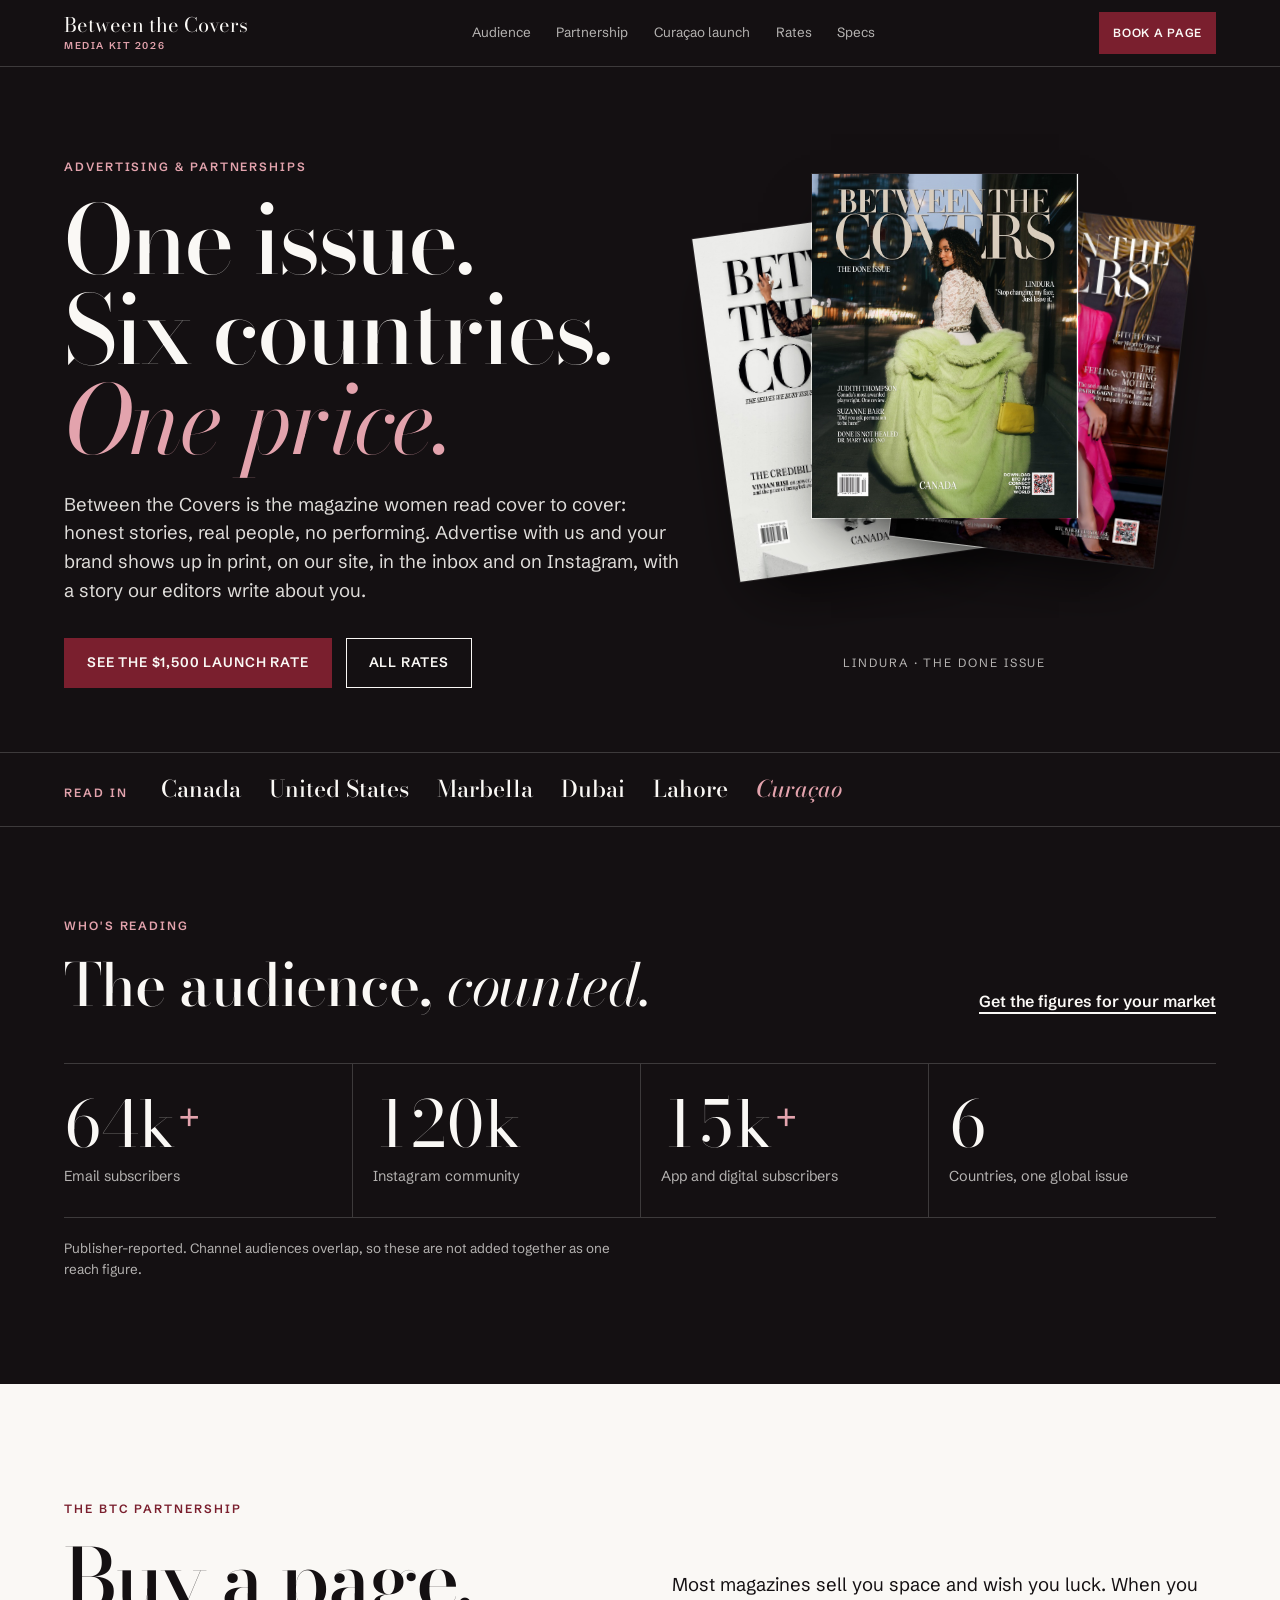
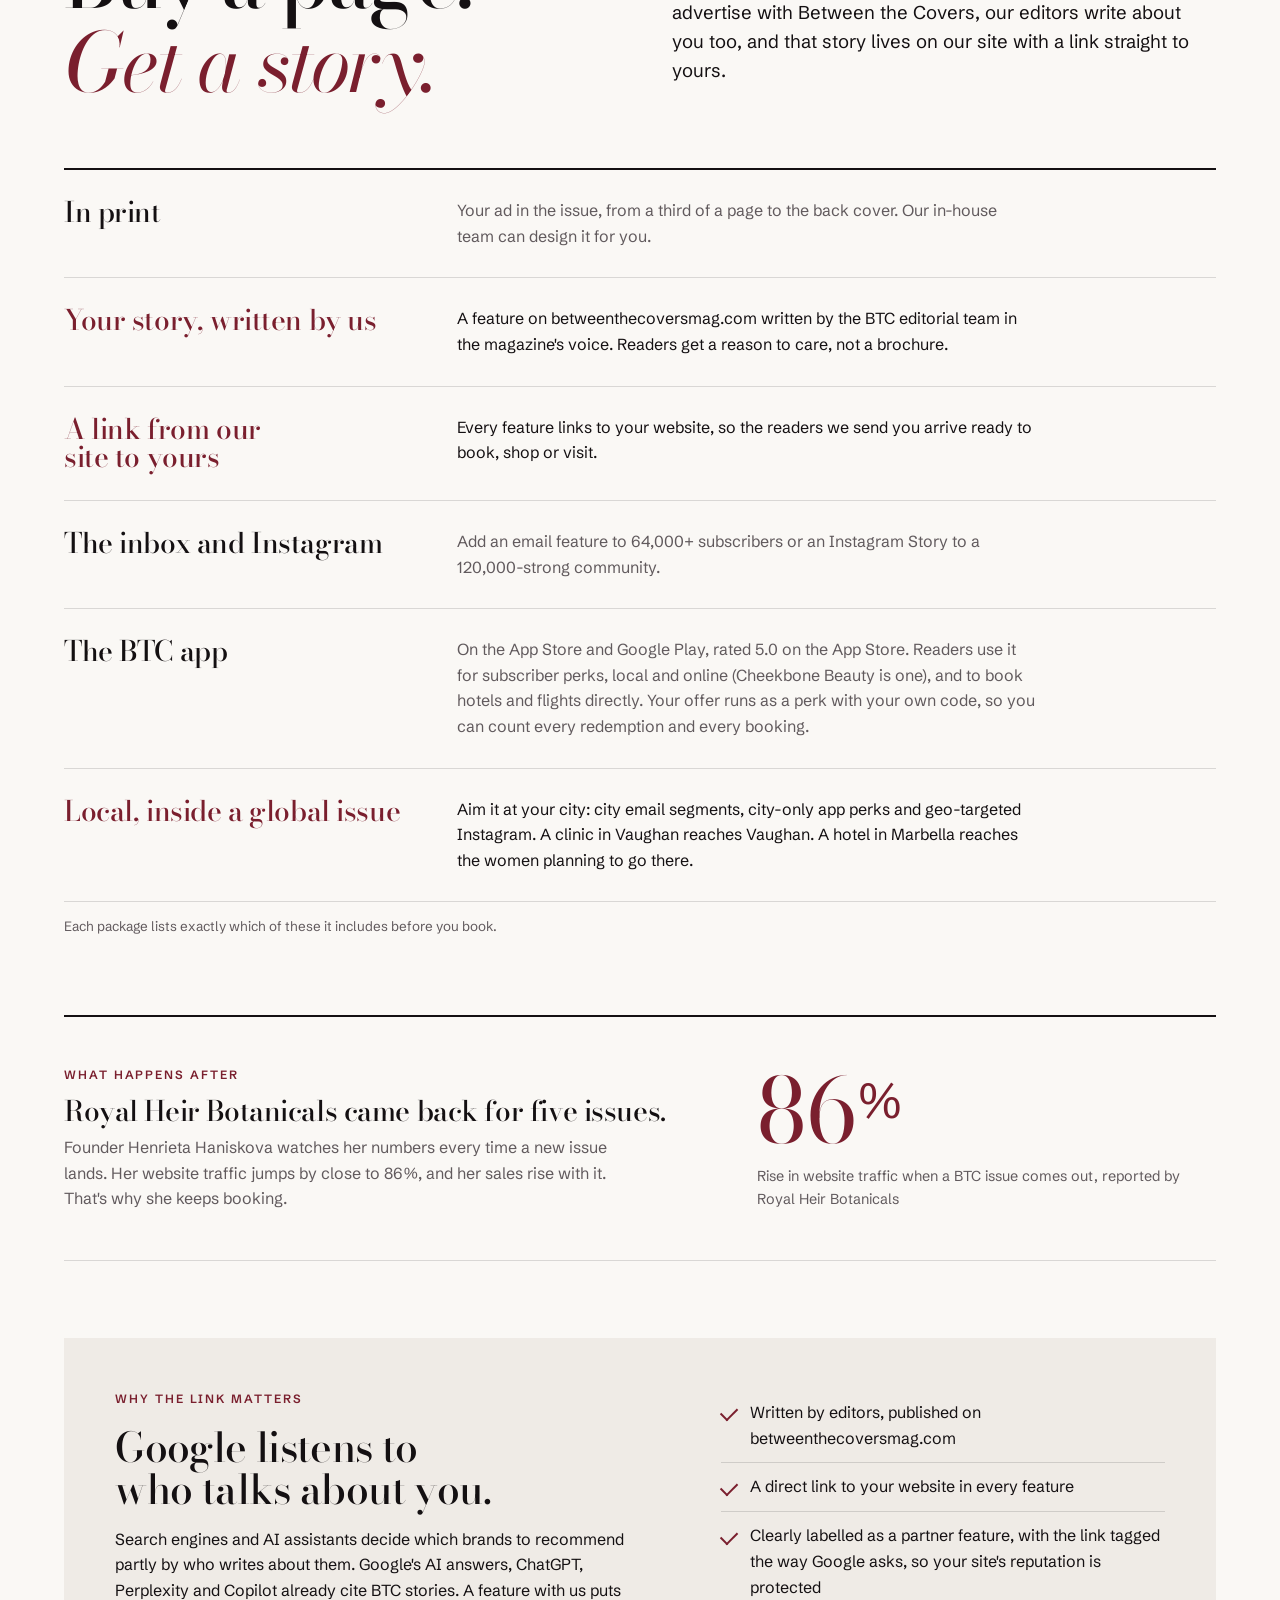
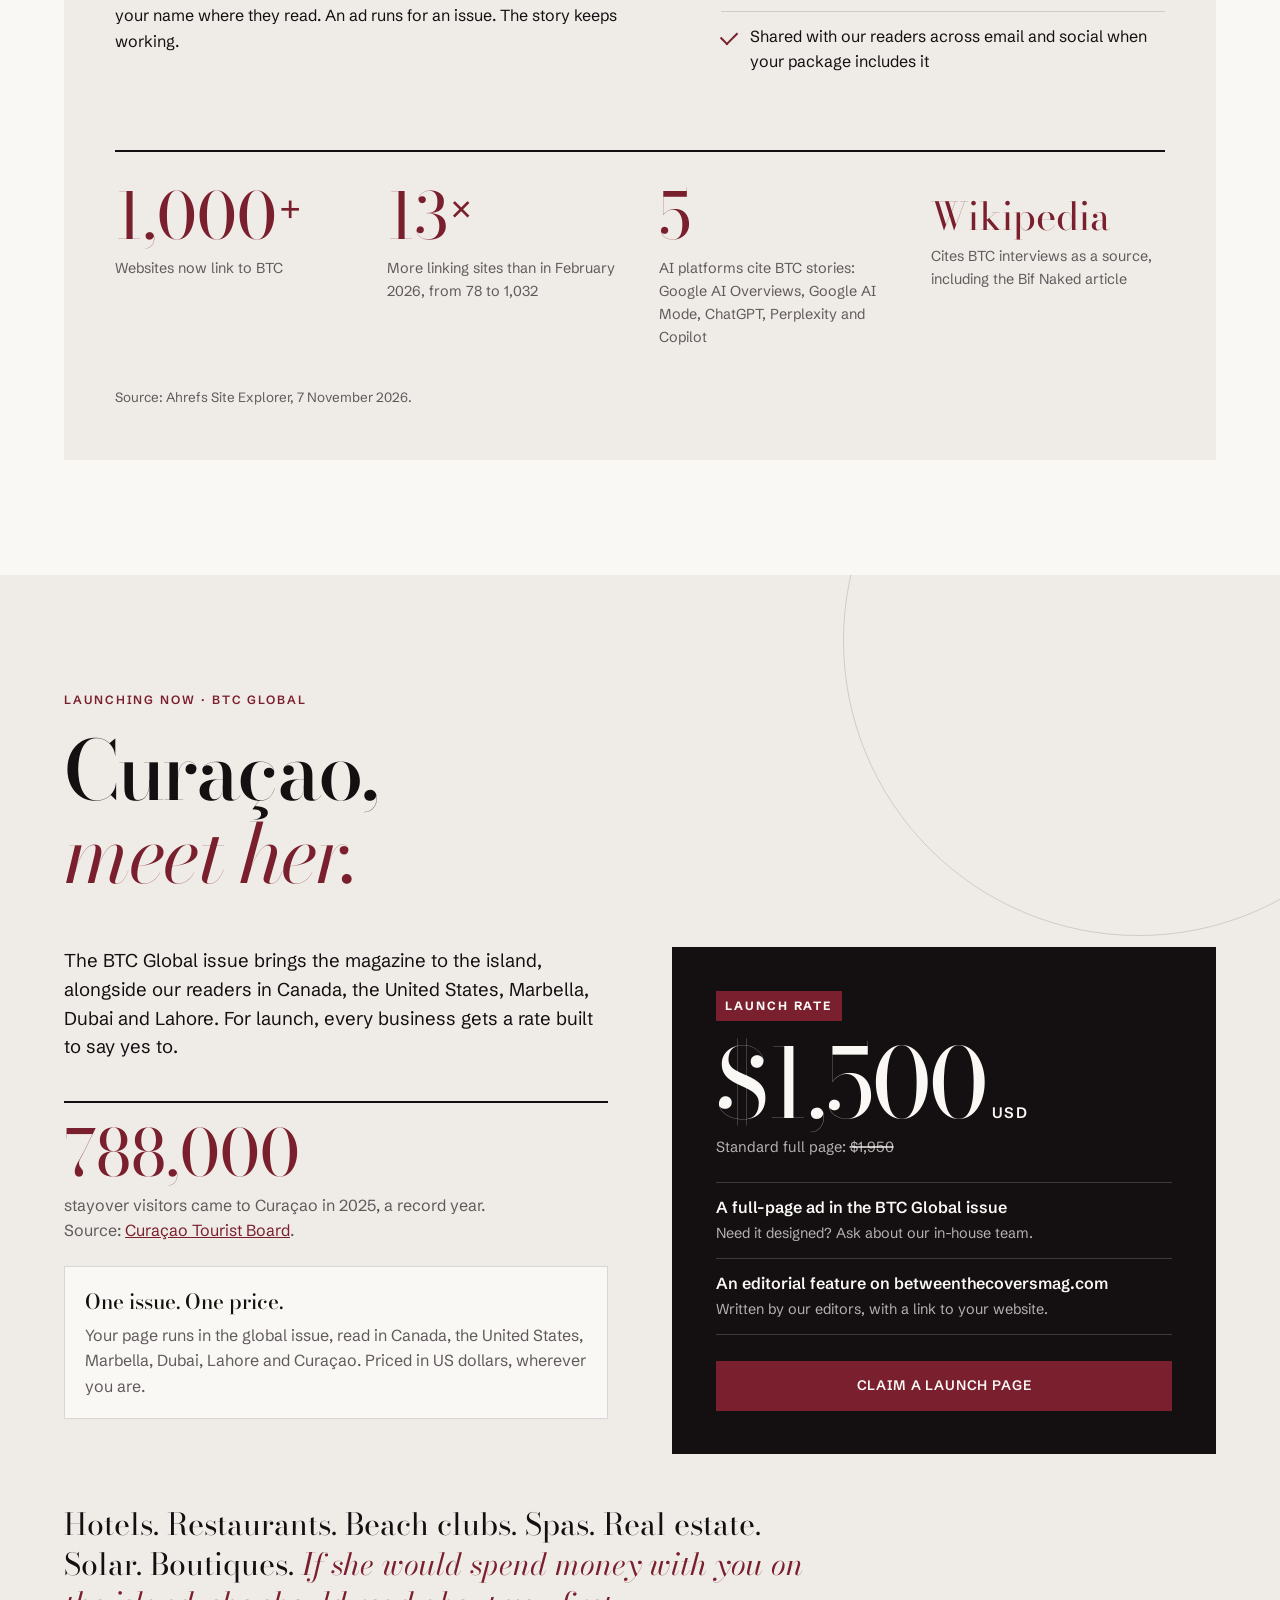
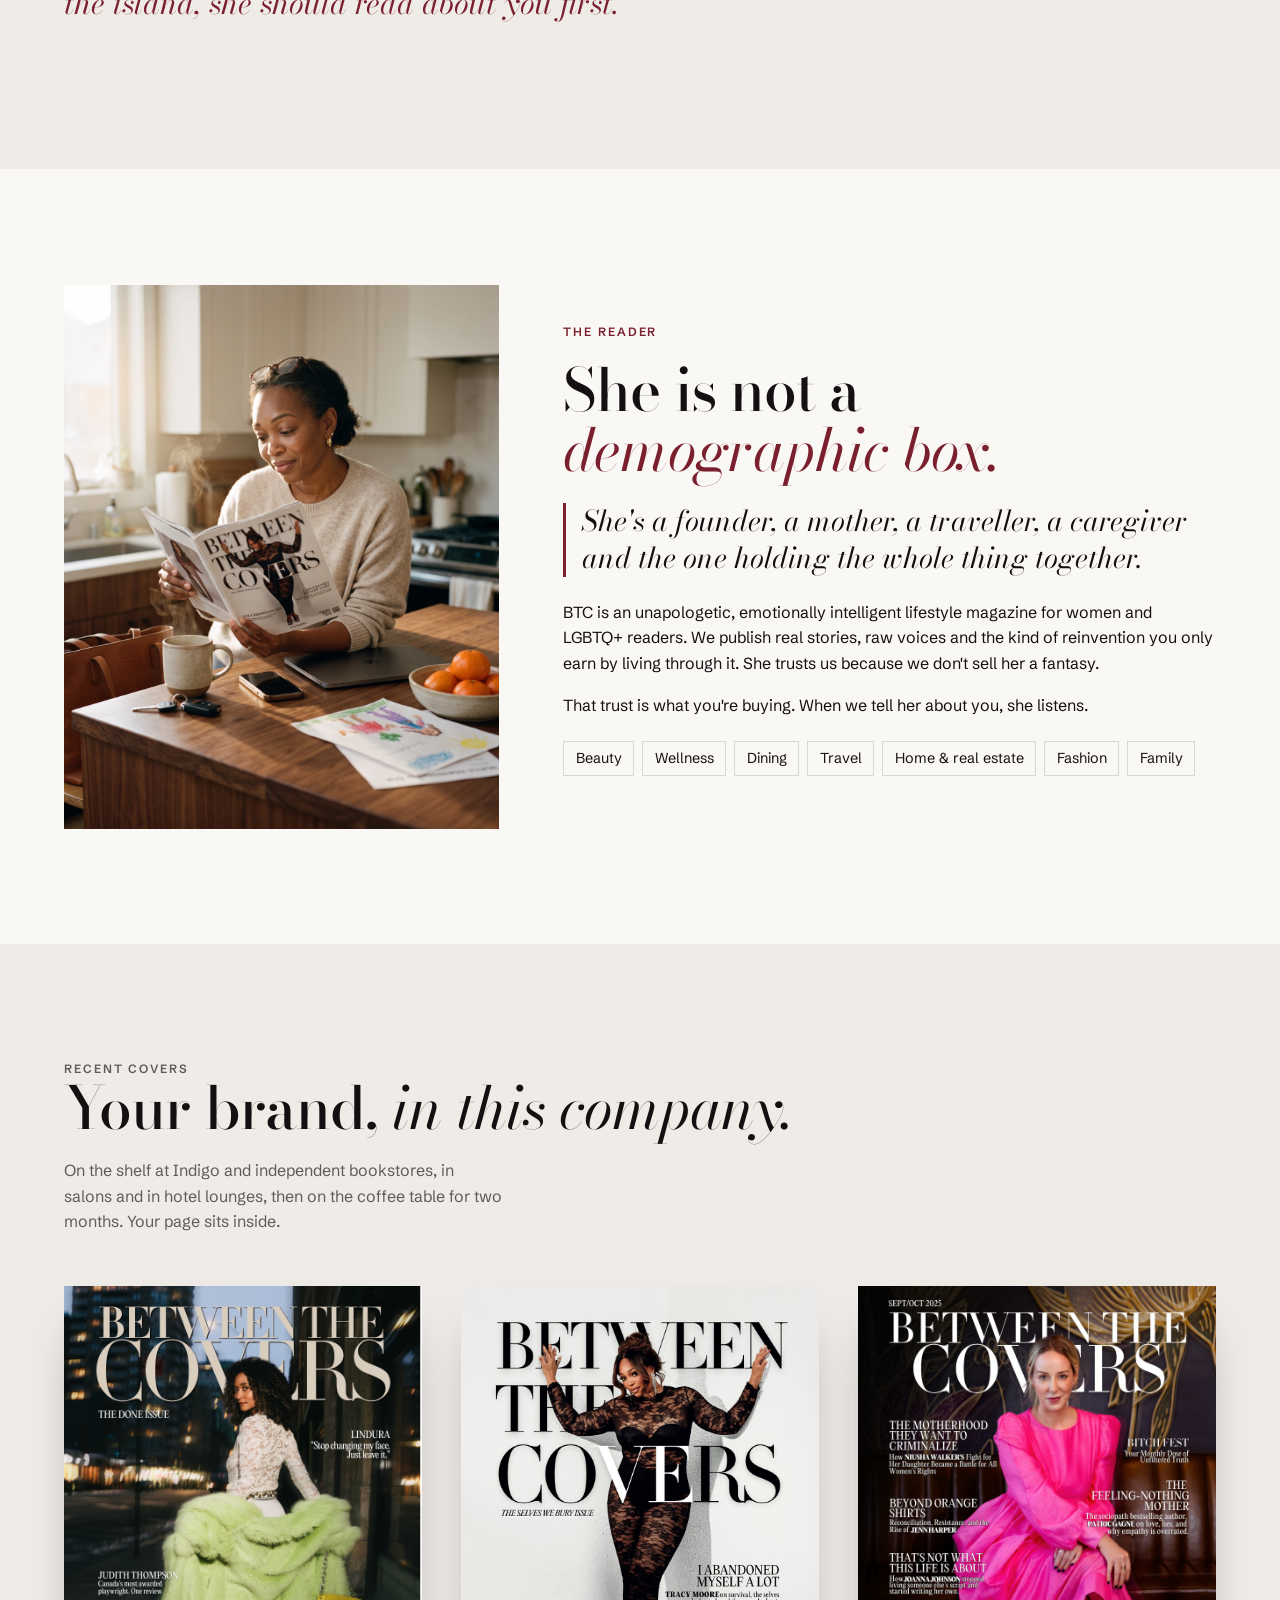
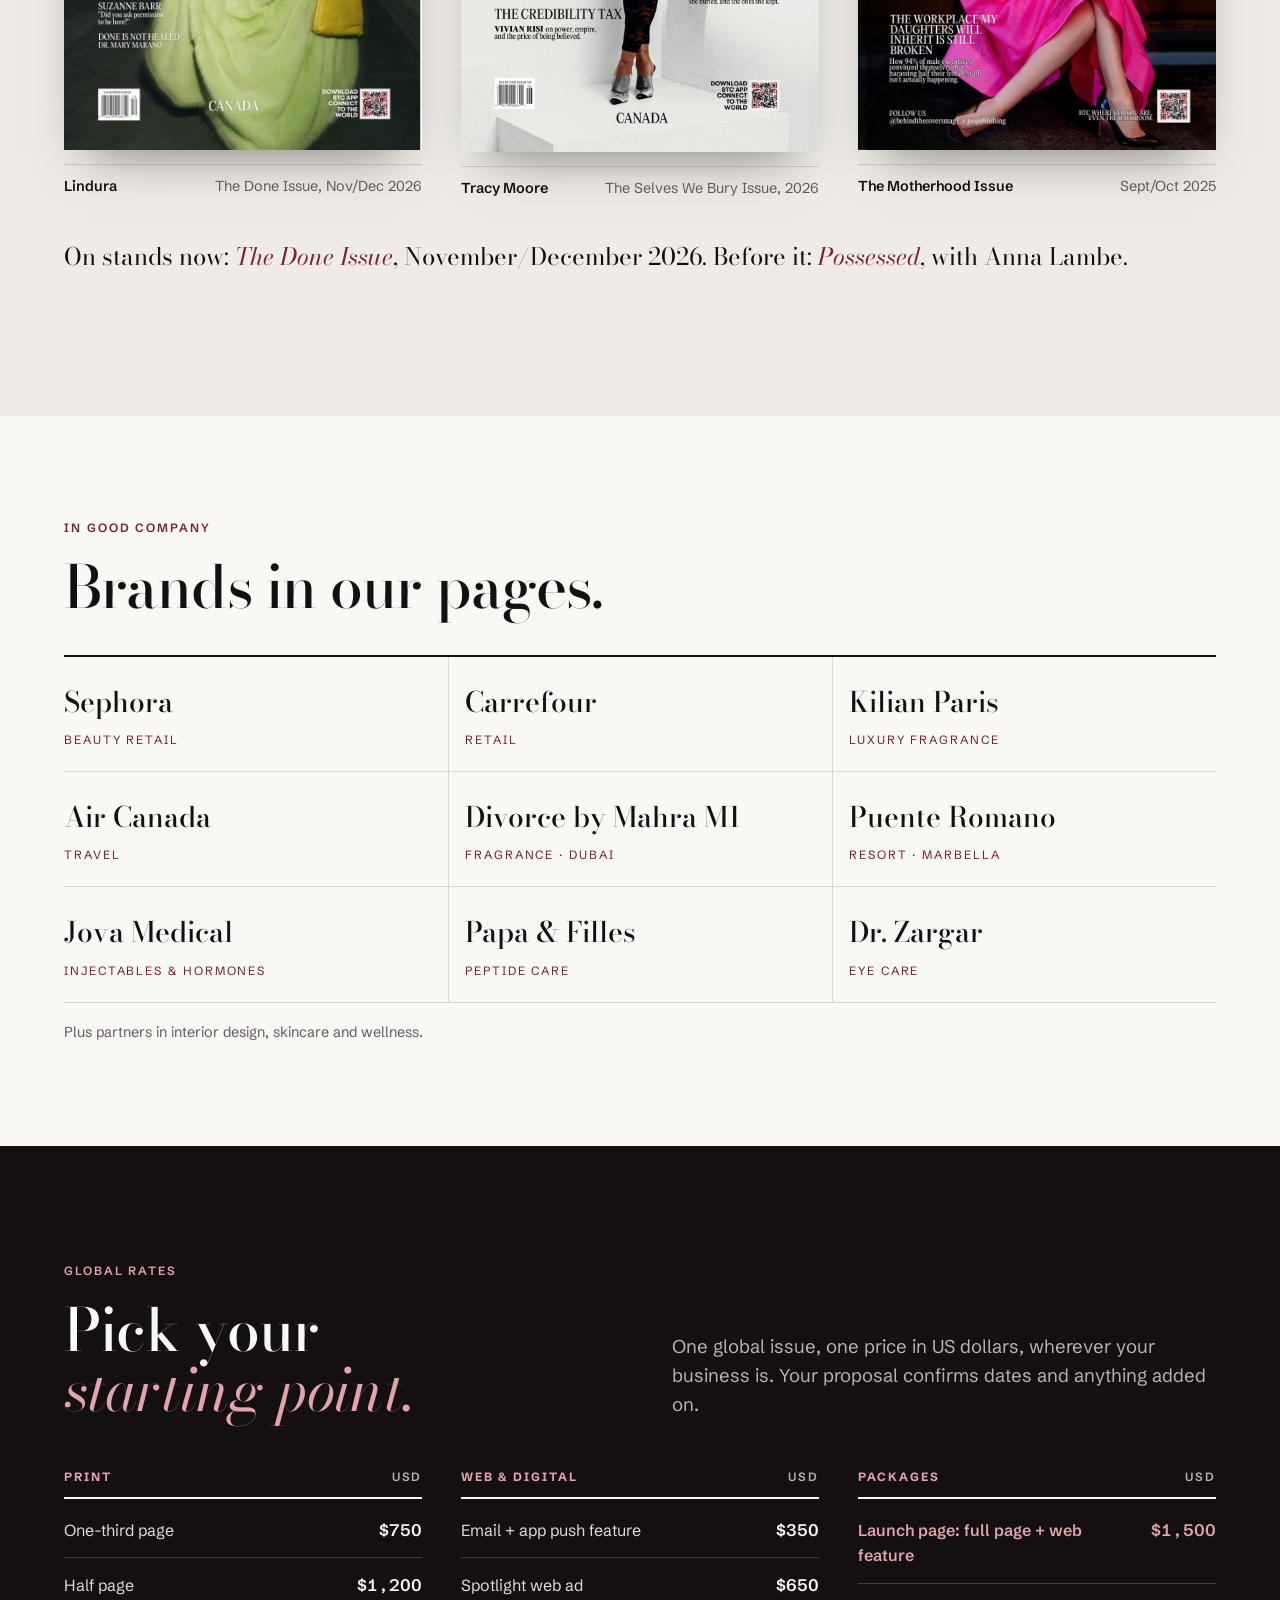
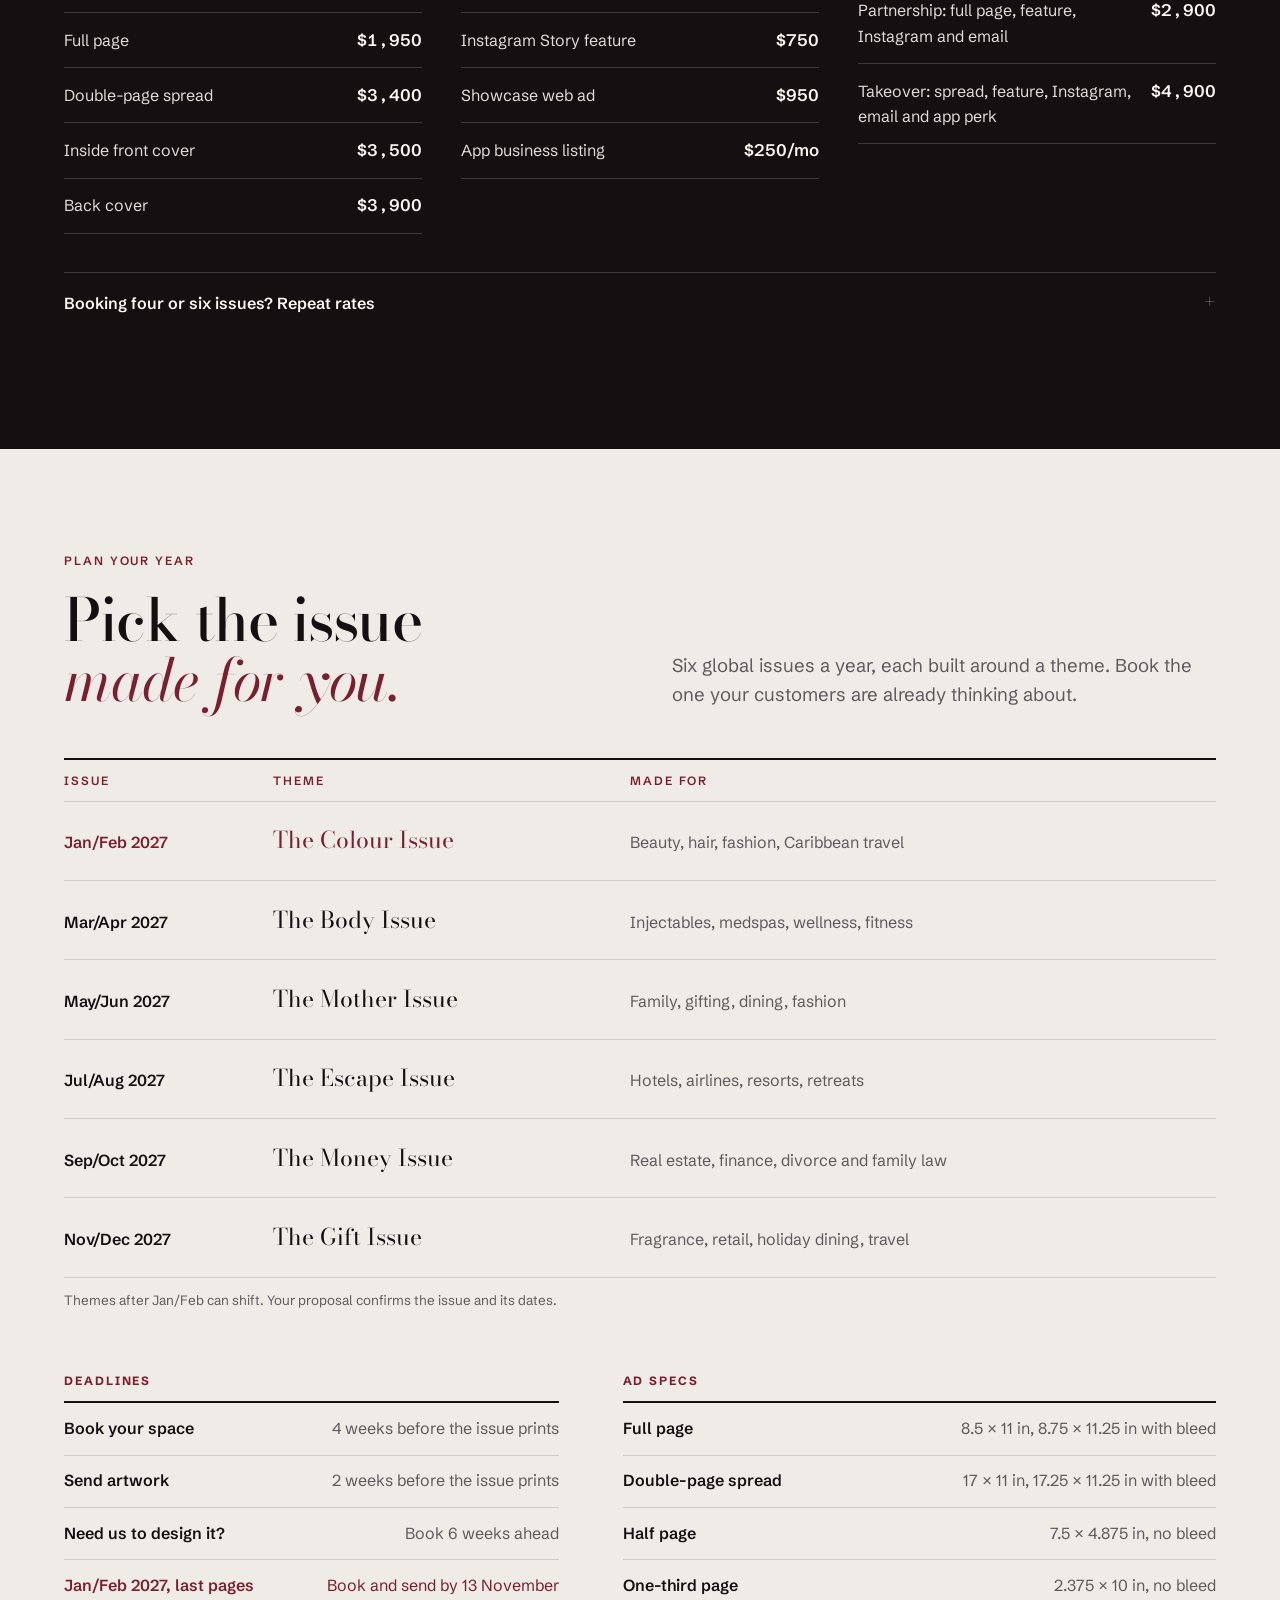
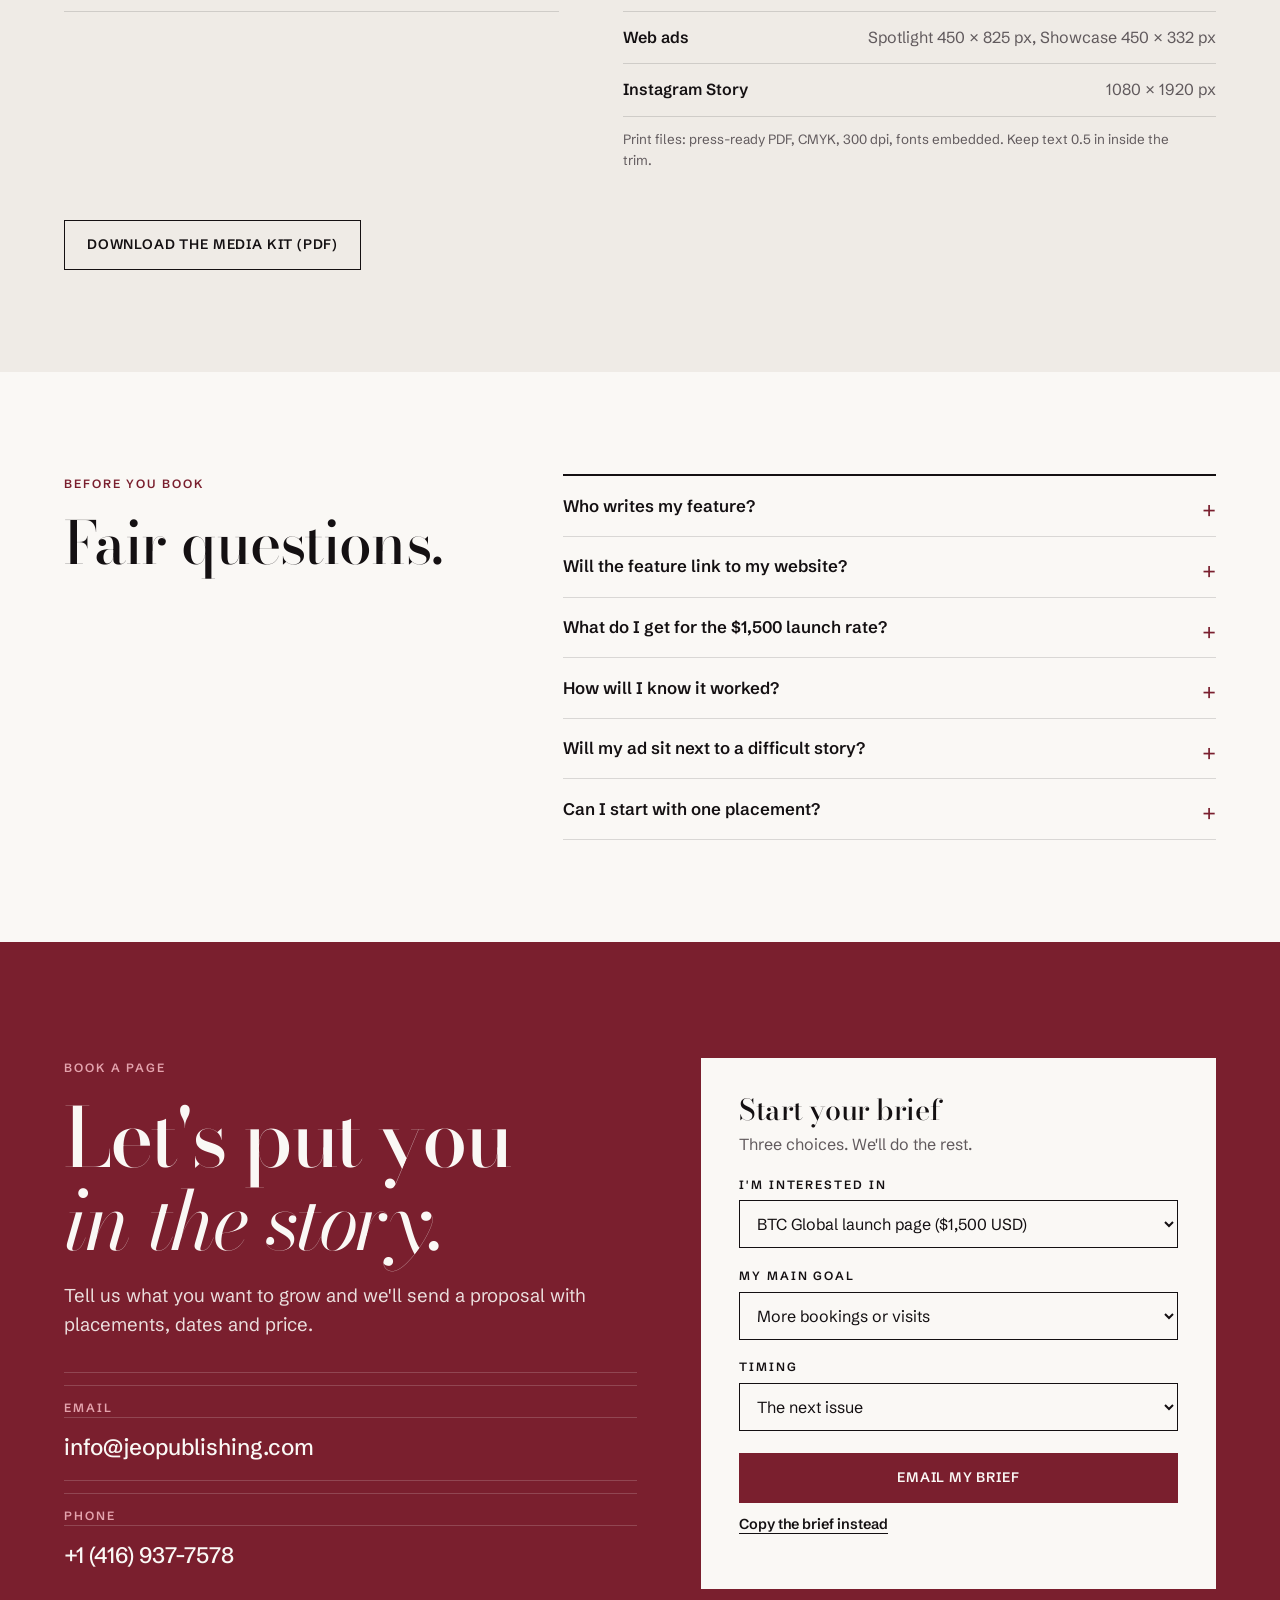
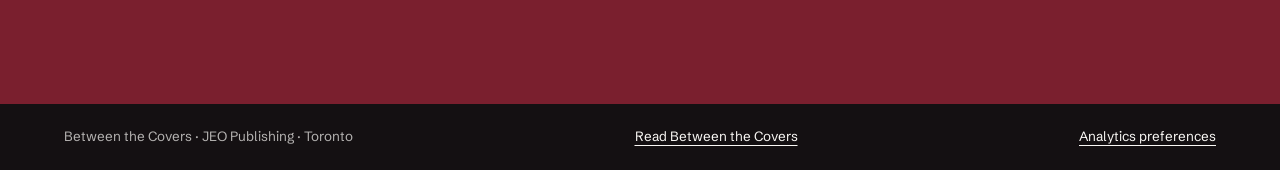
==== commit 8f5f0f6e: "Drop outdated App Store rank; regenerate PDF Co-Authored-By: Claude Opus 5.5 <noreply@anthropic.com>" ====
--- a/index.html
+++ b/index.html
@@ -423,7 +423,7 @@
       <div class="stack-row hl"><h3>Your story, written by us</h3><p>A feature on betweenthecoversmag.com written by the BTC editorial team in the magazine's voice. Readers get a reason to care, not a brochure.</p></div>
       <div class="stack-row hl"><h3>A link from our site to yours</h3><p>Every feature links to your website, so the readers we send you arrive ready to book, shop or visit.</p></div>
       <div class="stack-row"><h3>The inbox and Instagram</h3><p>Add an email feature to 64,000+ subscribers or an Instagram Story to a 120,000-strong community.</p></div>
-      <div class="stack-row"><h3>The BTC app</h3><p>On the App Store and Google Play, rated 5.0 on the App Store and ranked #97 in Magazines &amp; Newspapers in Canada (November 2026). Readers use it for subscriber perks, local and online (Cheekbone Beauty is one), and to book hotels and flights directly. Your offer runs as a perk with your own code, so you can count every redemption and every booking.</p></div>
+      <div class="stack-row"><h3>The BTC app</h3><p>On the App Store and Google Play, rated 5.0 on the App Store. Readers use it for subscriber perks, local and online (Cheekbone Beauty is one), and to book hotels and flights directly. Your offer runs as a perk with your own code, so you can count every redemption and every booking.</p></div>
       <div class="stack-row hl"><h3>Local, inside a global issue</h3><p>Aim it at your city: city email segments, city-only app perks and geo-targeted Instagram. A clinic in Vaughan reaches Vaughan. A hotel in Marbella reaches the women planning to go there.</p></div>
     </div>
     <p class="fine" style="margin-top:14px">Each package lists exactly which of these it includes before you book.</p>
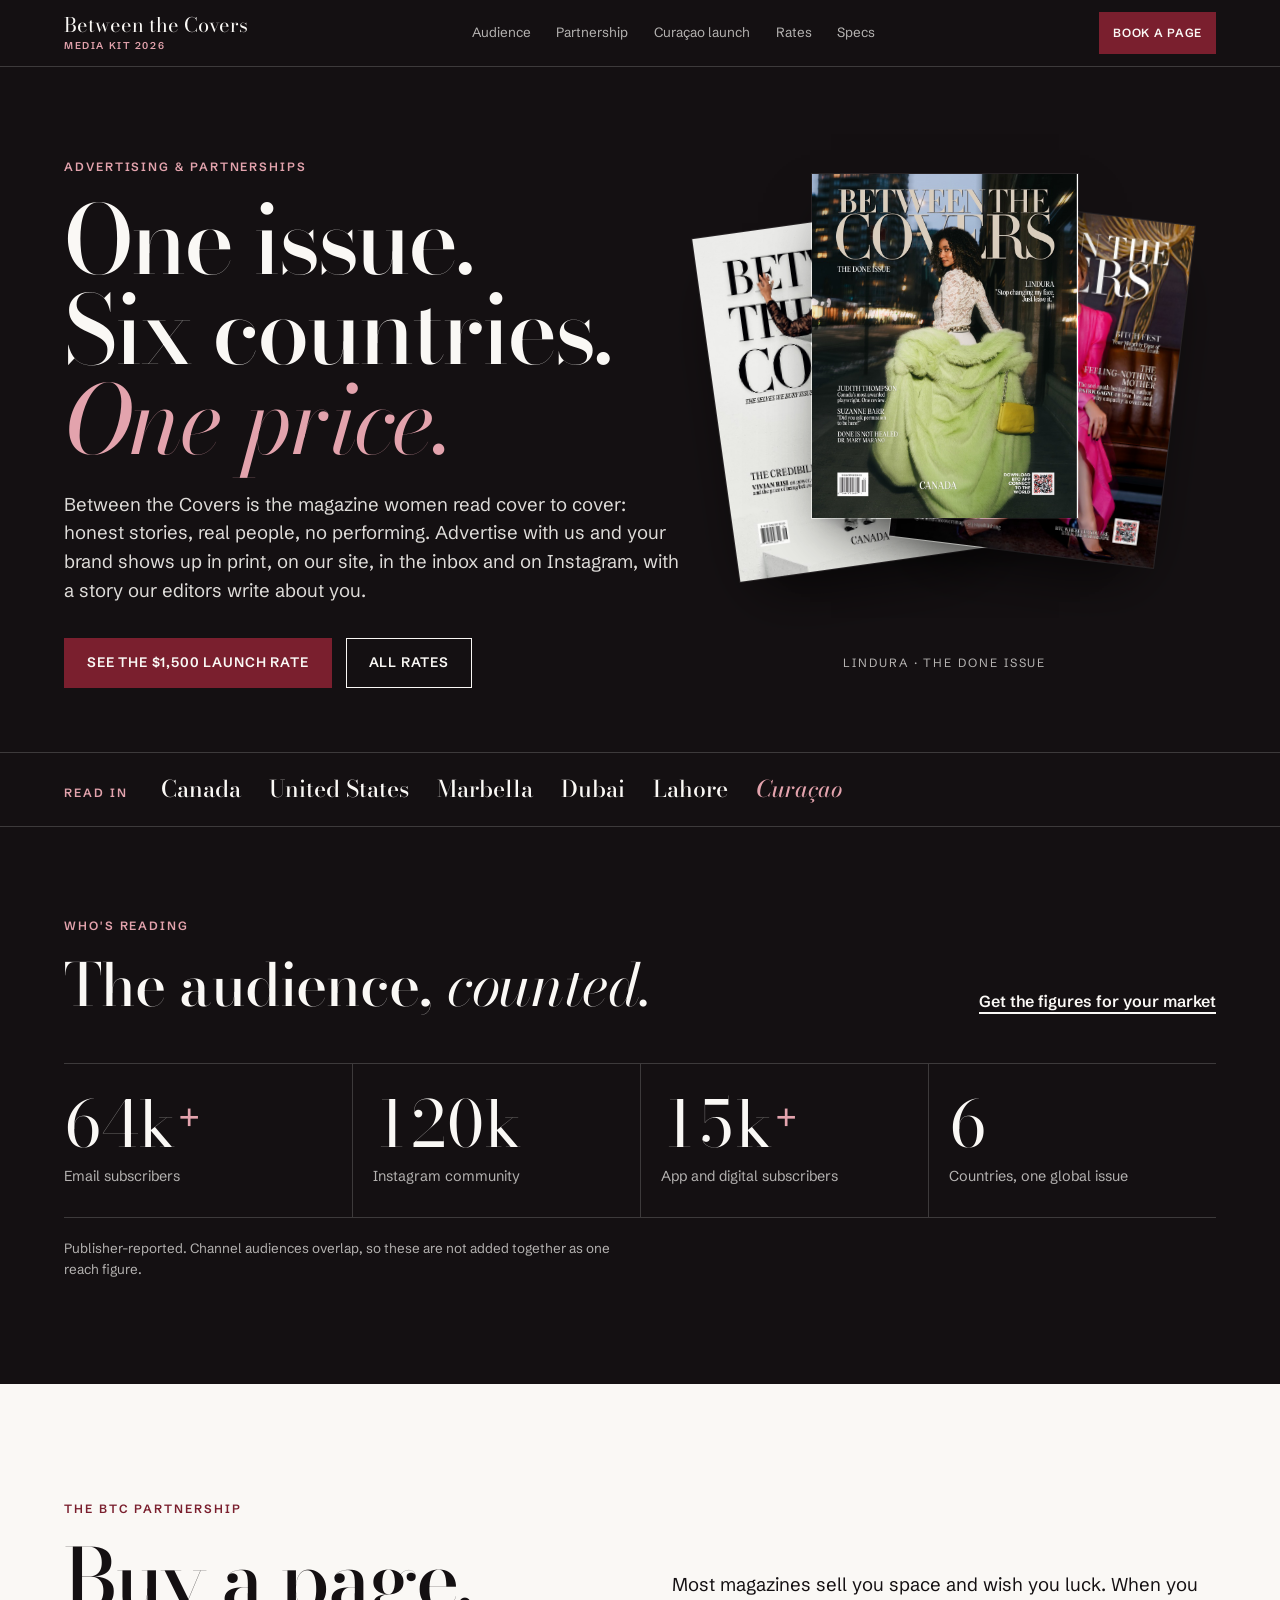
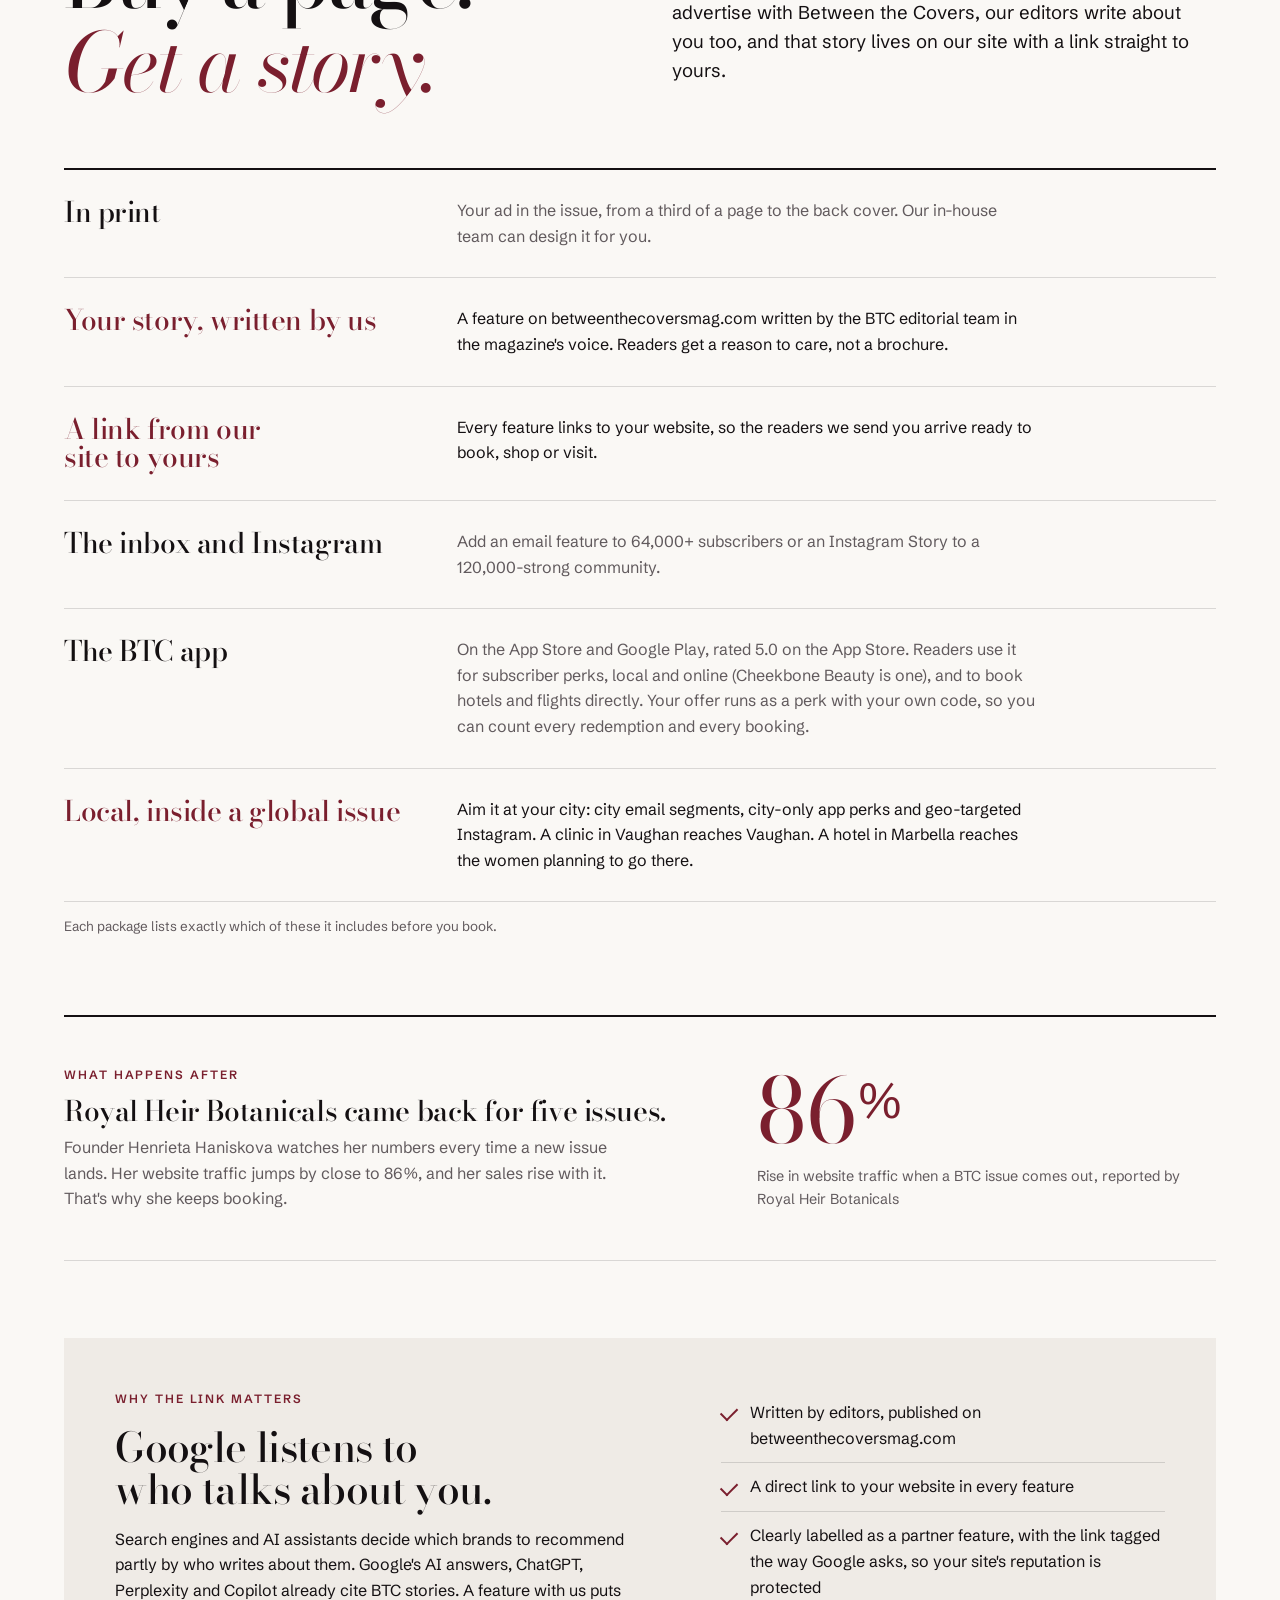
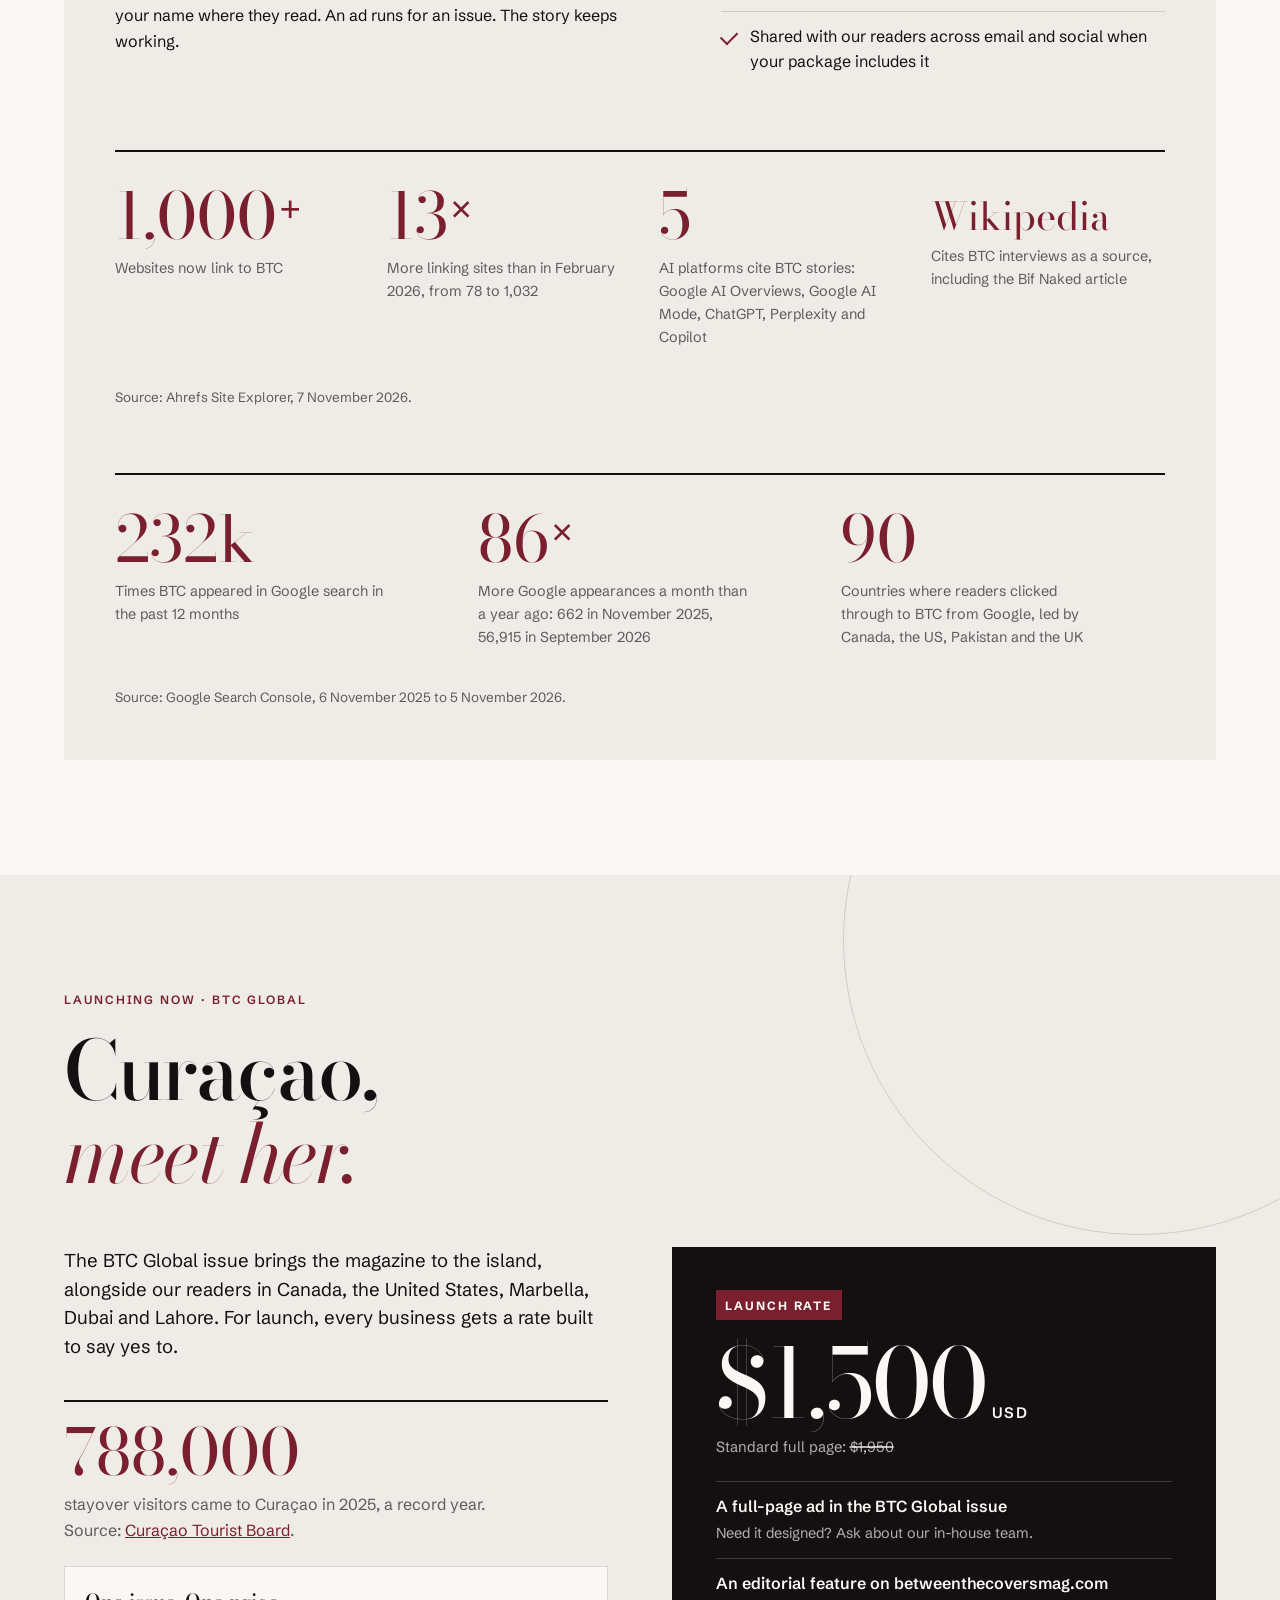
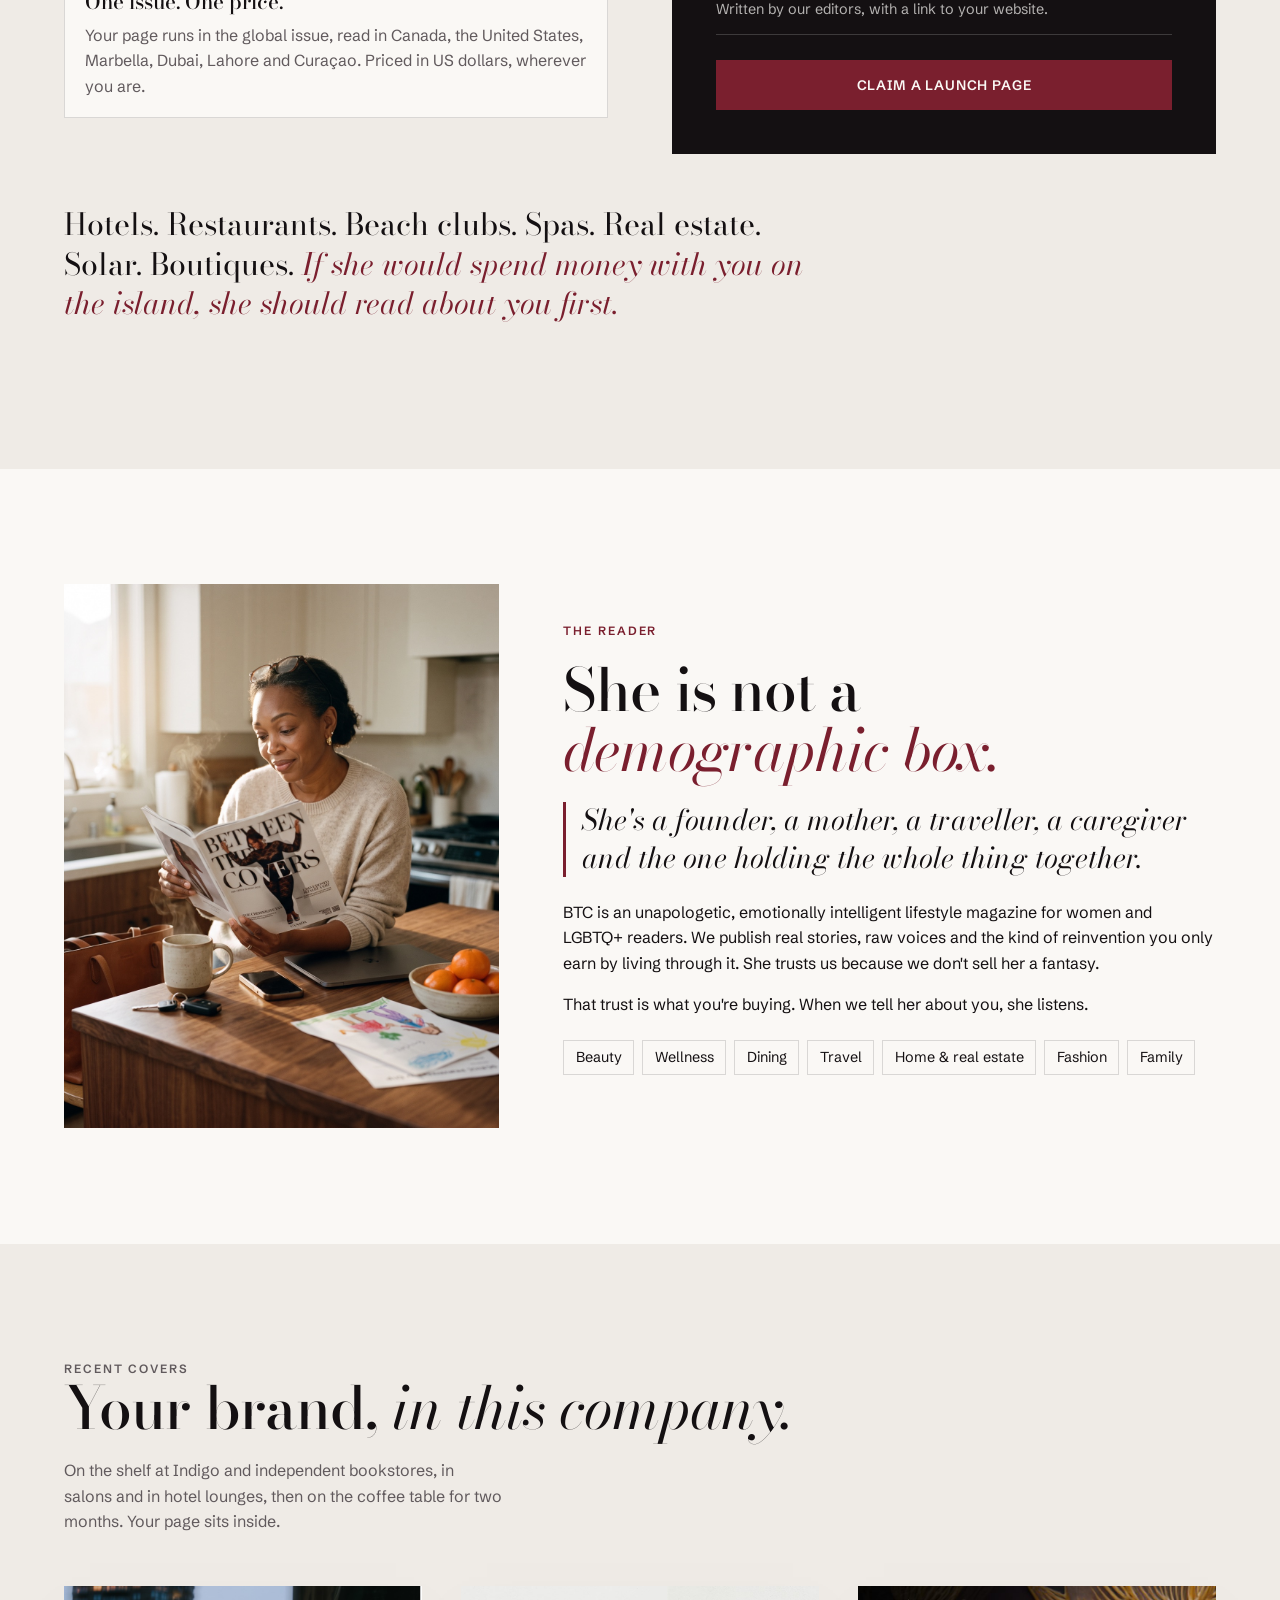
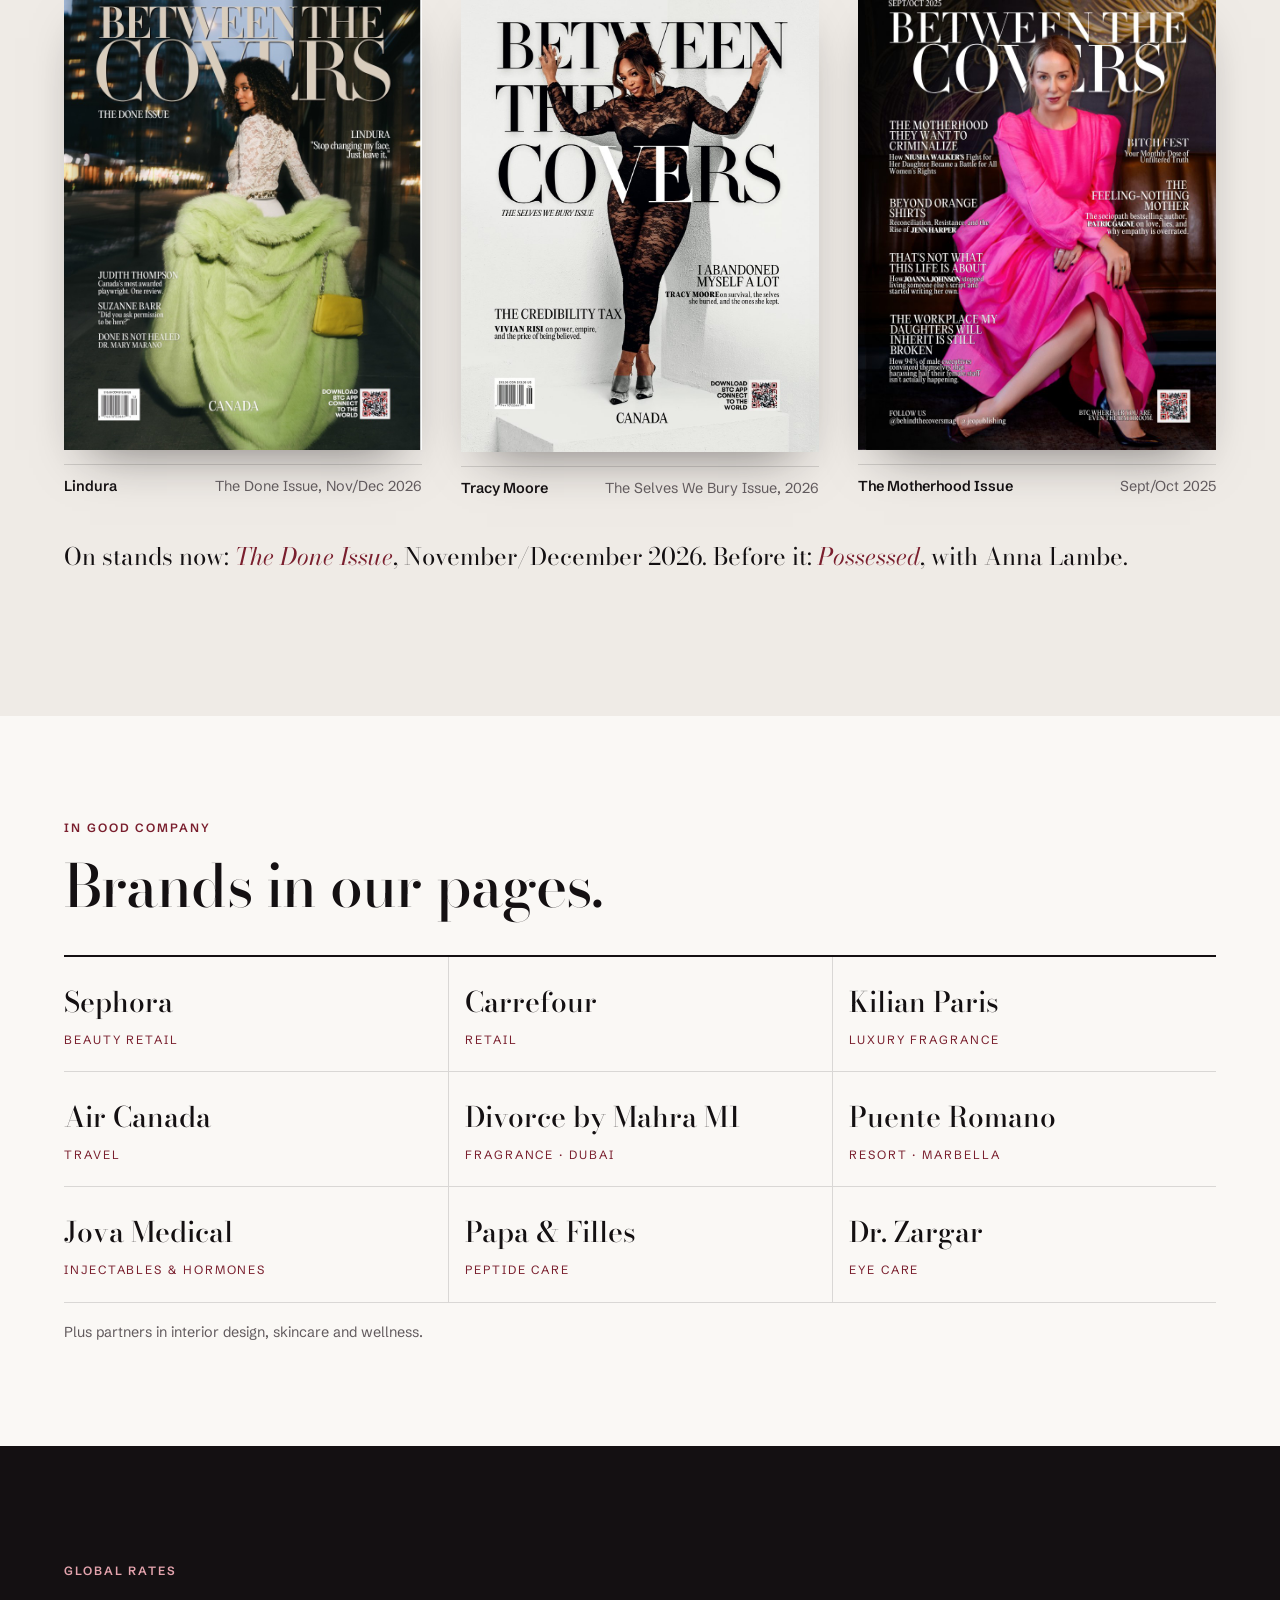
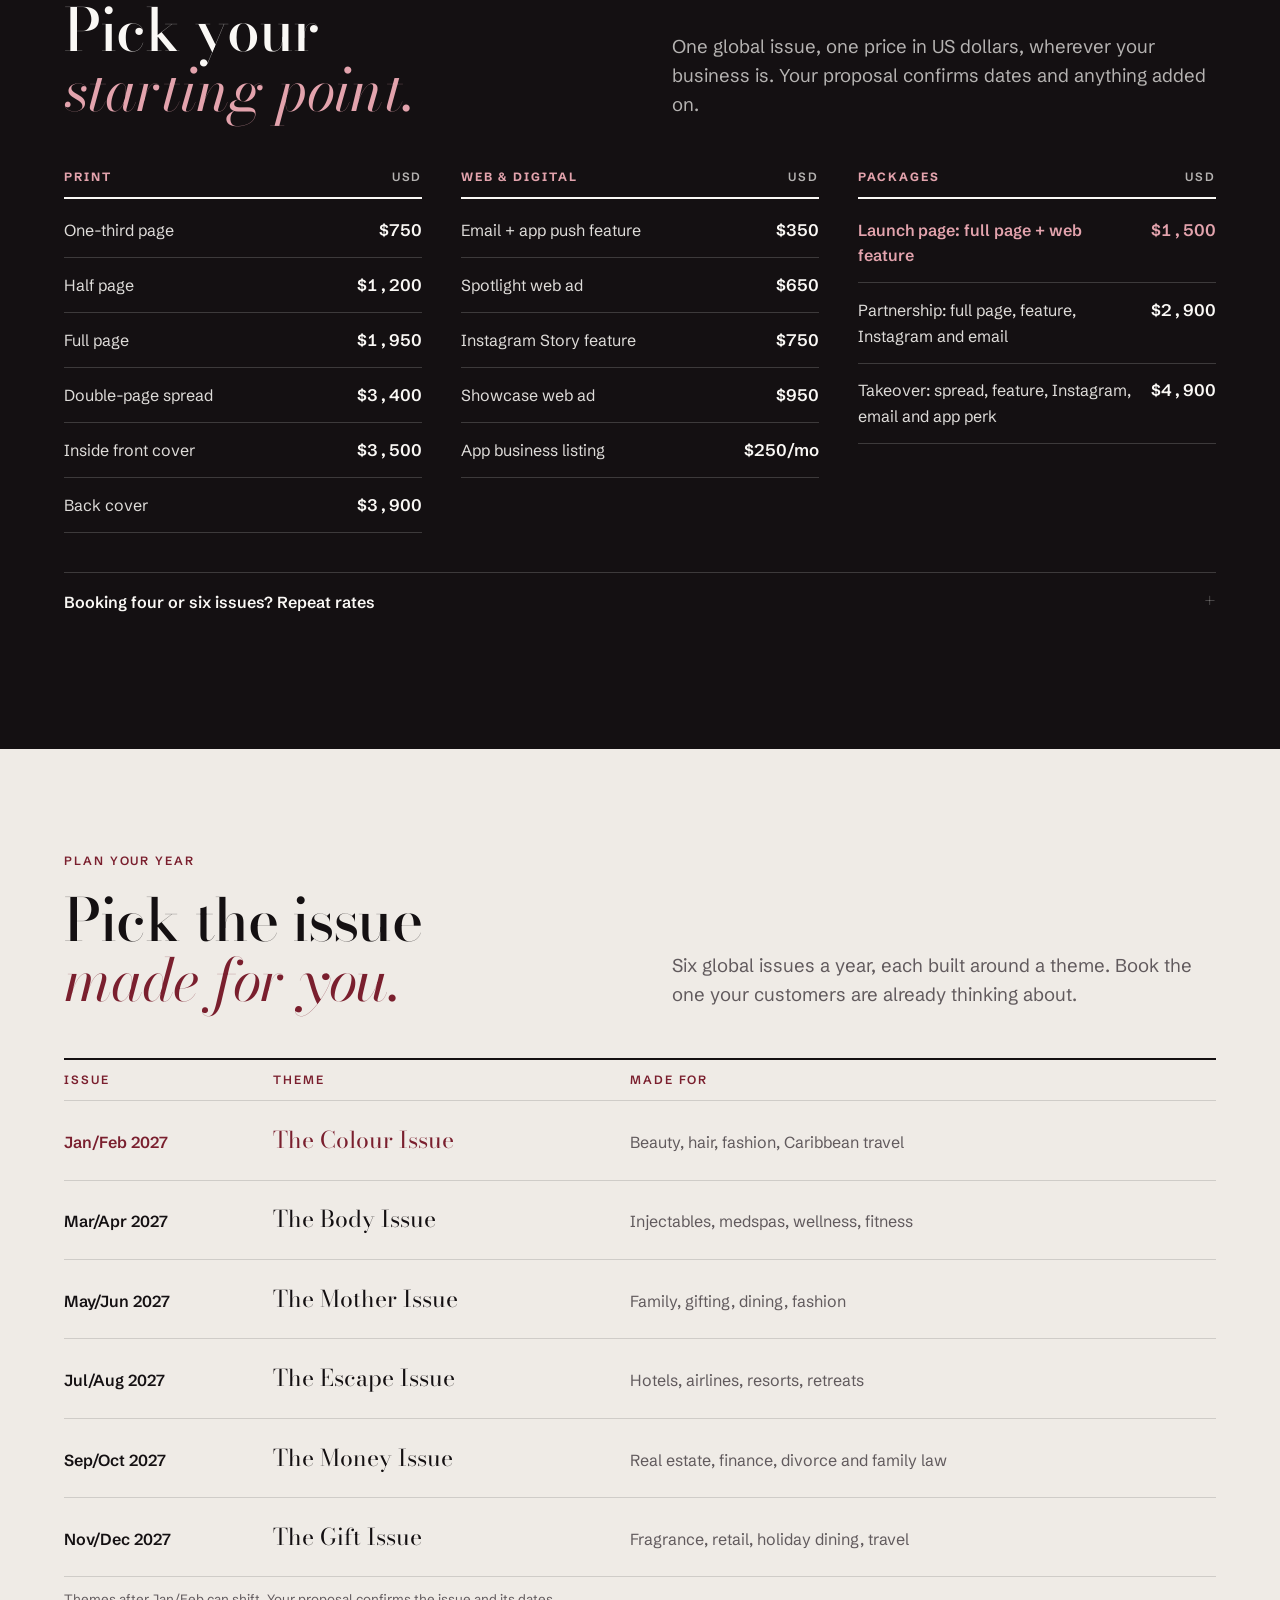
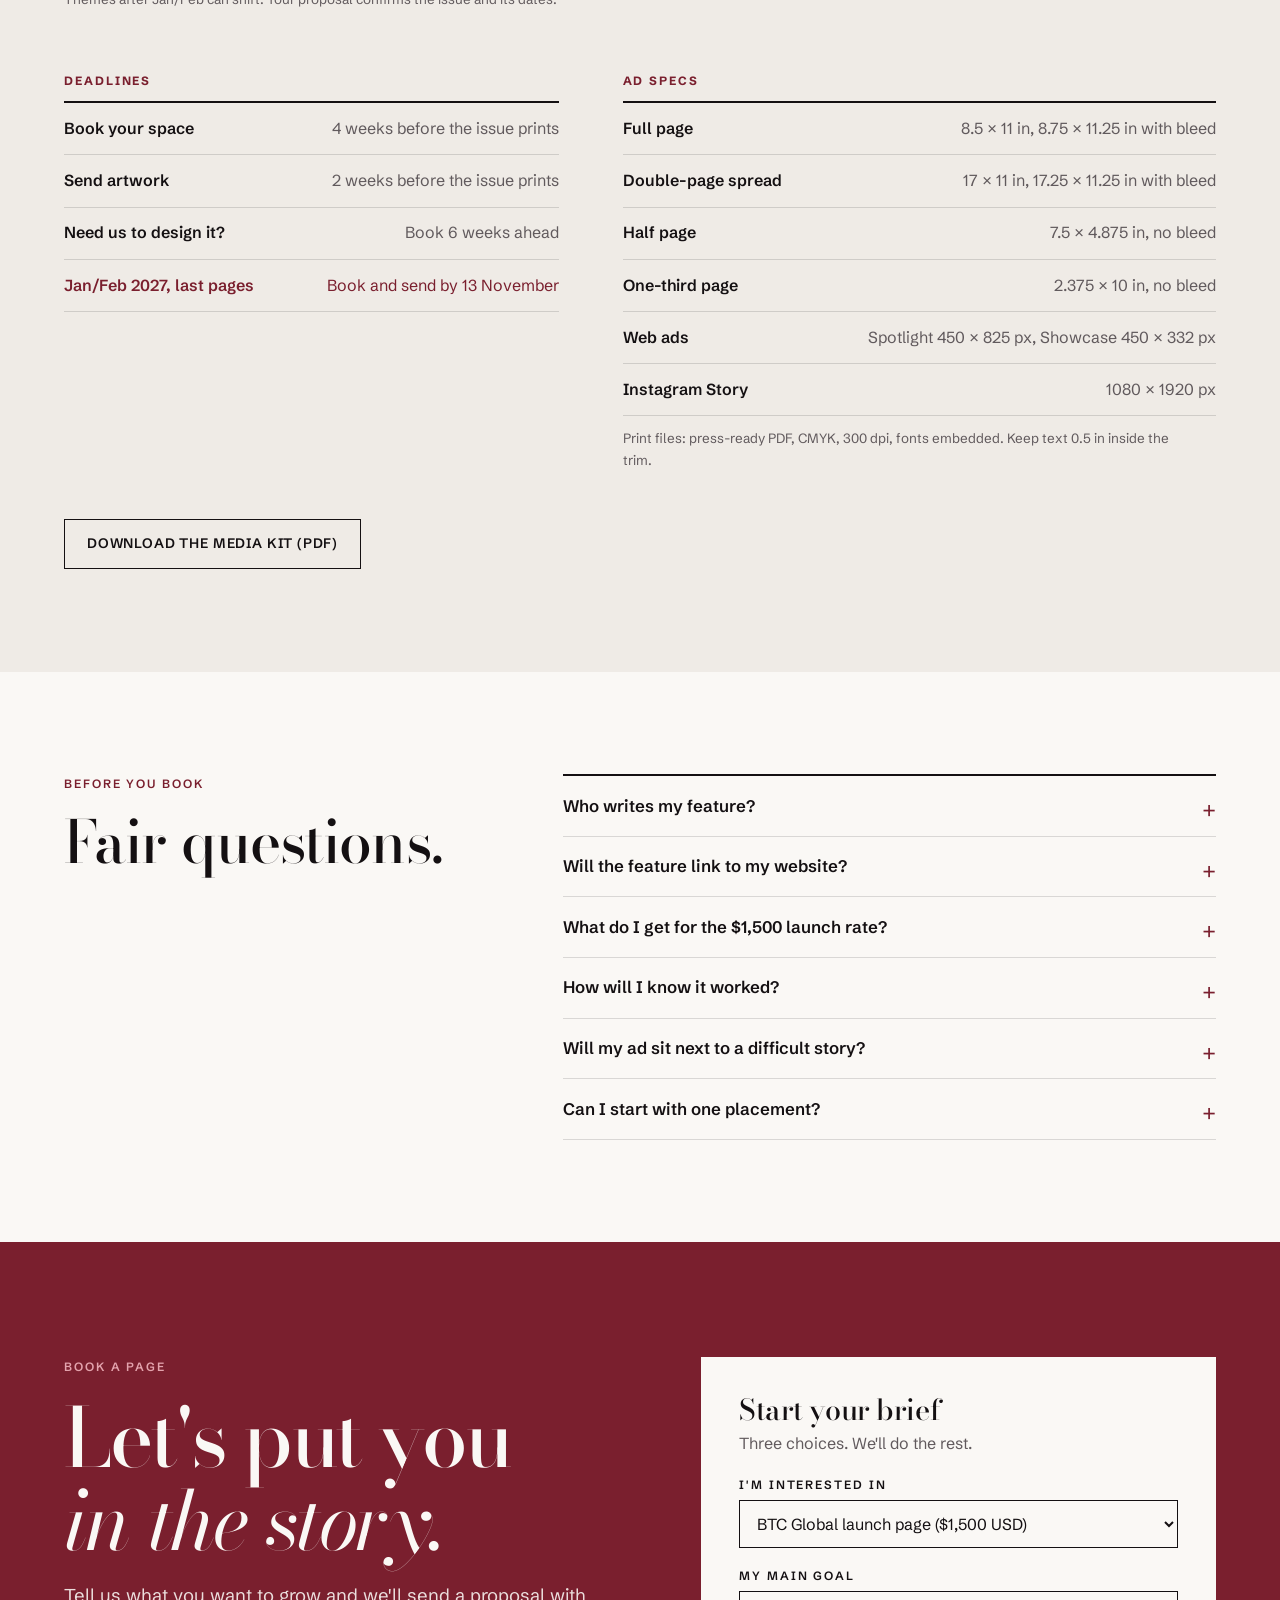
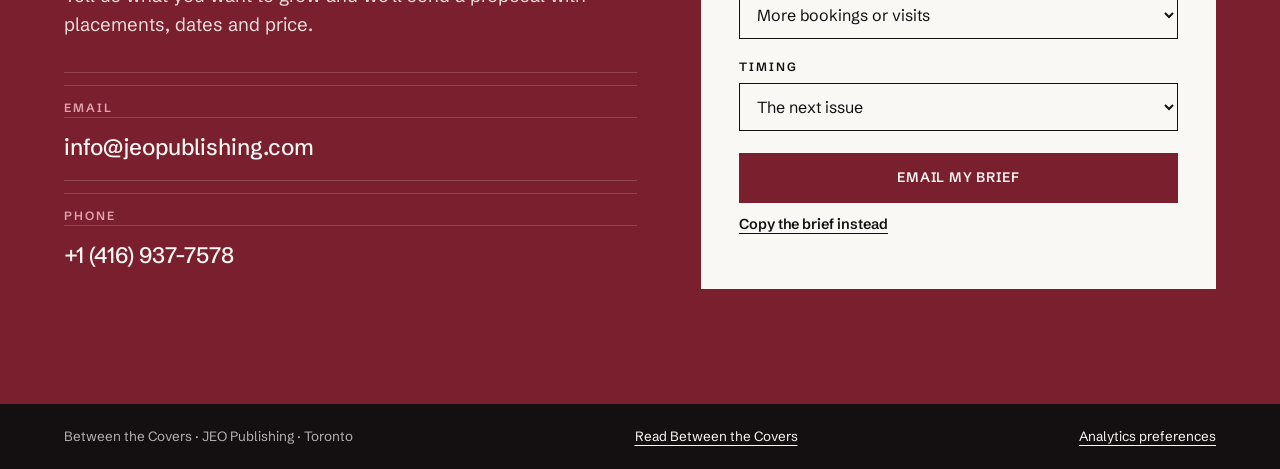
==== commit 0b33403c: "Add Google Search Console reach to the kit; regenerate PDF Co-Authored-By: Claude Opus 5.5 <noreply@" ====
--- a/index.html
+++ b/index.html
@@ -154,6 +154,7 @@
 .proof .n{font-family:var(--display);font-size:var(--fs-stat);line-height:1;color:var(--oxblood);font-variant-numeric:lining-nums}
 .proof .n.word{font-size:clamp(1.7rem,3vw,2.5rem);padding-top:.35em}
 .proof p{margin:.55rem 0 0;font-size:var(--fs-small);color:var(--mute);max-width:30ch}
+.proof-3{grid-template-columns:repeat(3,minmax(0,1fr))}
 .proof .proof-src{grid-column:1/-1;margin:0;max-width:none;font-size:.84rem;color:var(--mute)}
 .checks{list-style:none;margin:0;padding:0}
 .checks li{padding:.7em 0 .7em 1.8em;border-bottom:1px solid var(--line);position:relative}
@@ -462,6 +463,12 @@
         <div><div class="n word">Wikipedia</div><p>Cites BTC interviews as a source, including the Bif Naked article</p></div>
         <p class="proof-src">Source: Ahrefs Site Explorer, 7 November 2026.</p>
       </div>
+      <div class="proof proof-3" aria-label="Google search reach">
+        <div><div class="n">232k</div><p>Times BTC appeared in Google search in the past 12 months</p></div>
+        <div><div class="n">86<span class="sfx">&times;</span></div><p>More Google appearances a month than a year ago: 662 in November 2025, 56,915 in September 2026</p></div>
+        <div><div class="n">90</div><p>Countries where readers clicked through to BTC from Google, led by Canada, the US, Pakistan and the UK</p></div>
+        <p class="proof-src">Source: Google Search Console, 6 November 2025 to 5 November 2026.</p>
+      </div>
     </div>
   </div>
 </section>
